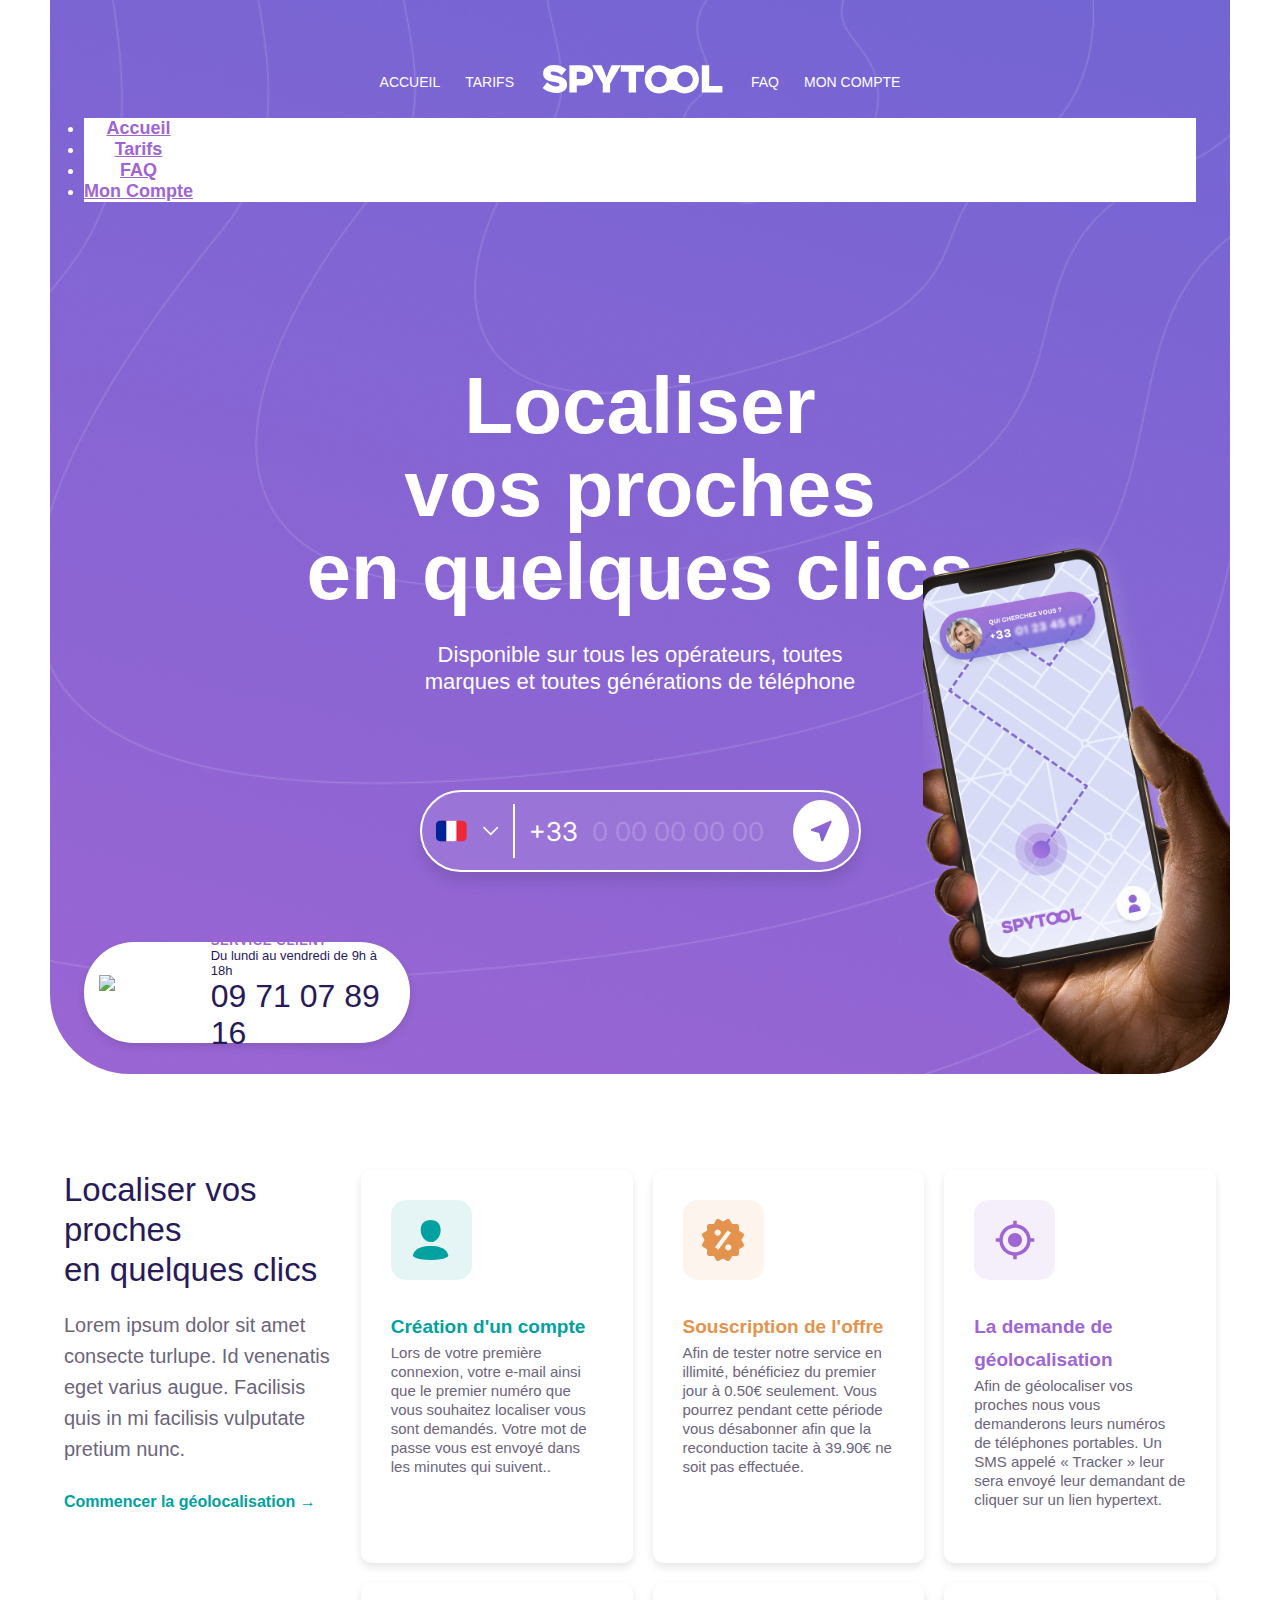
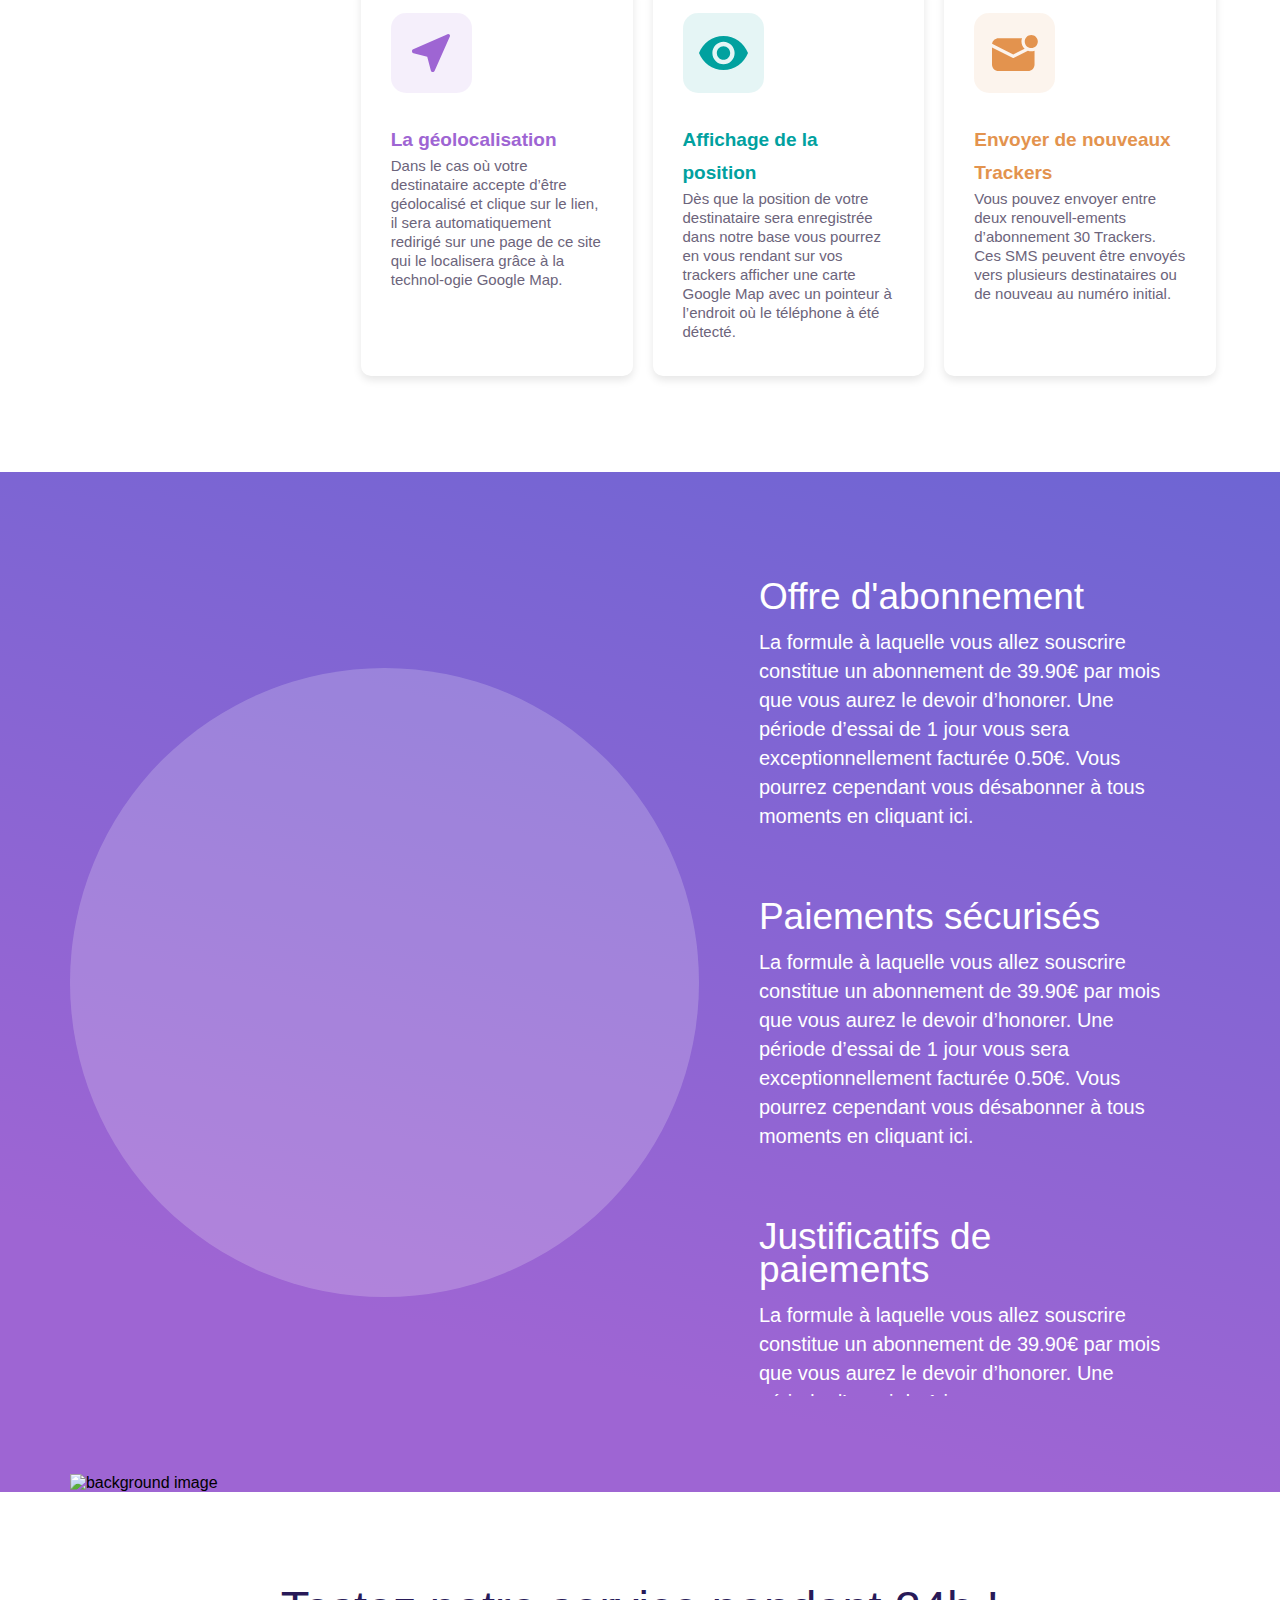
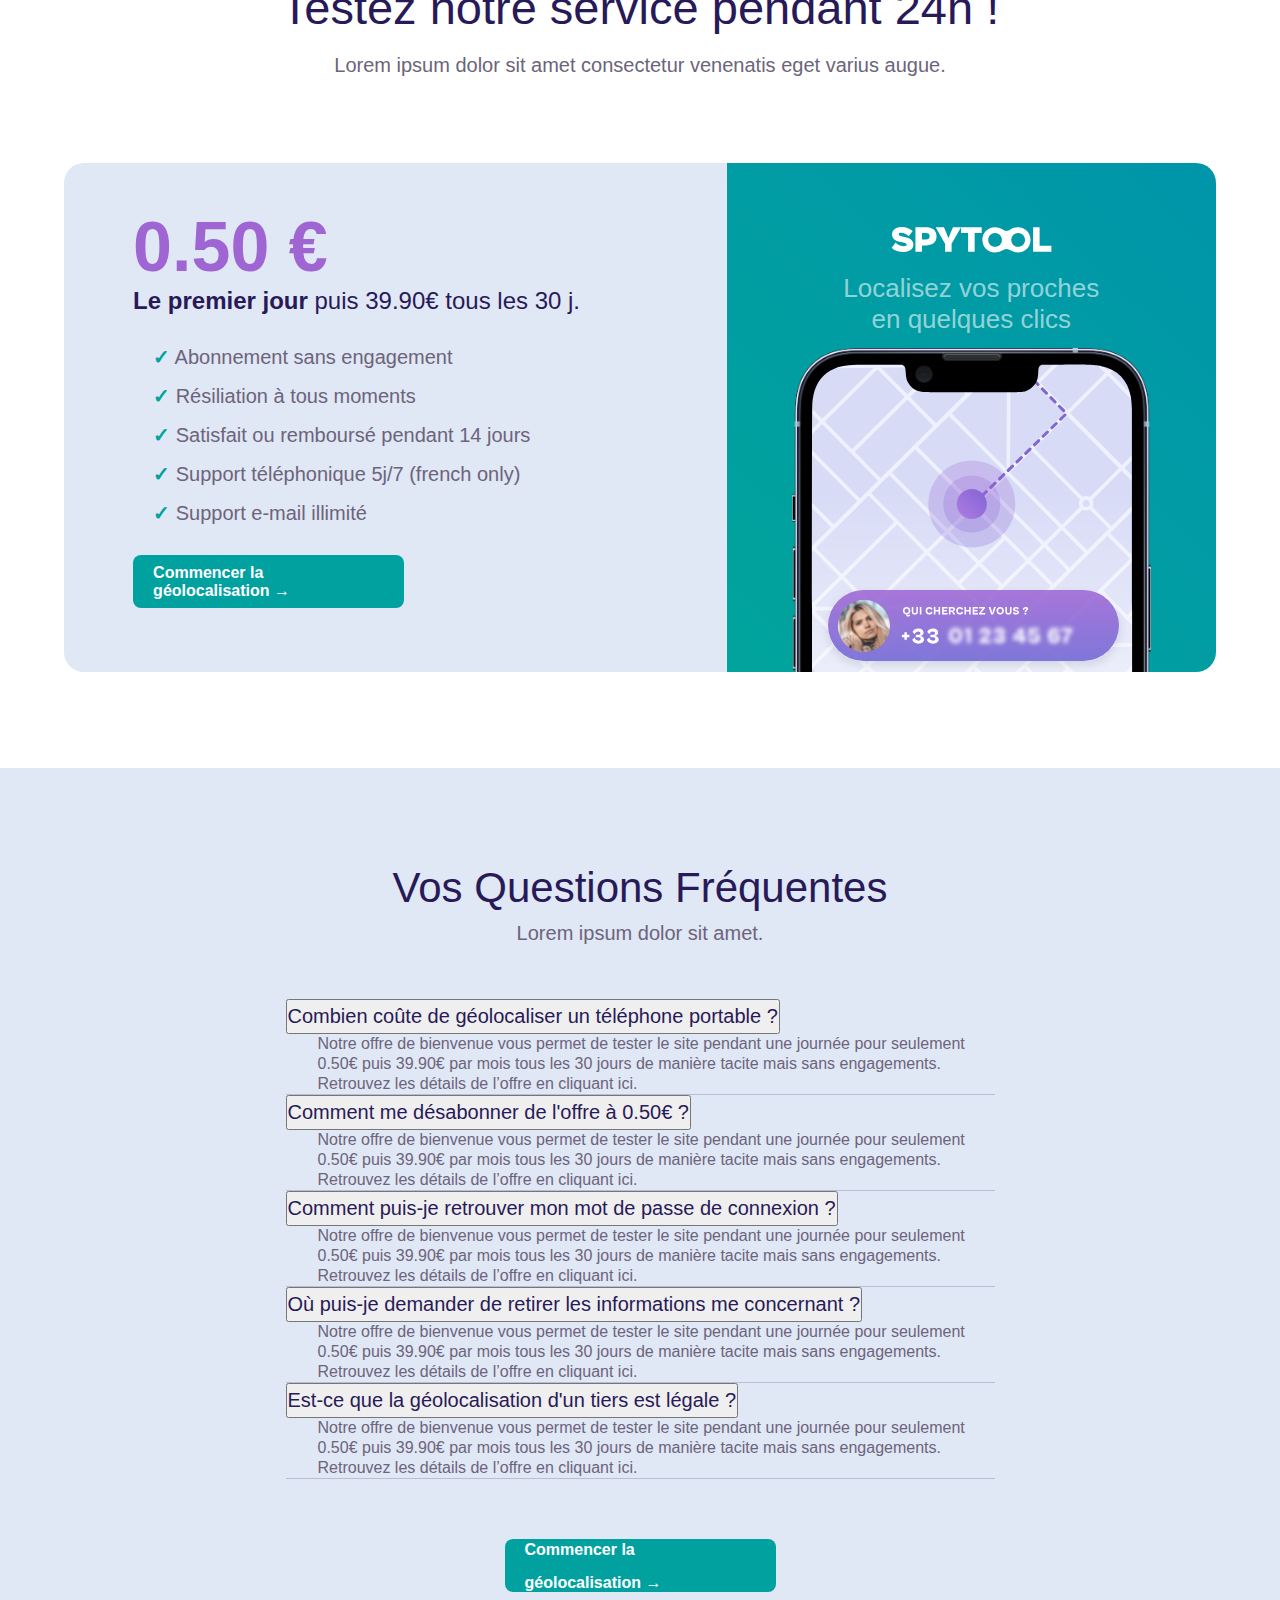
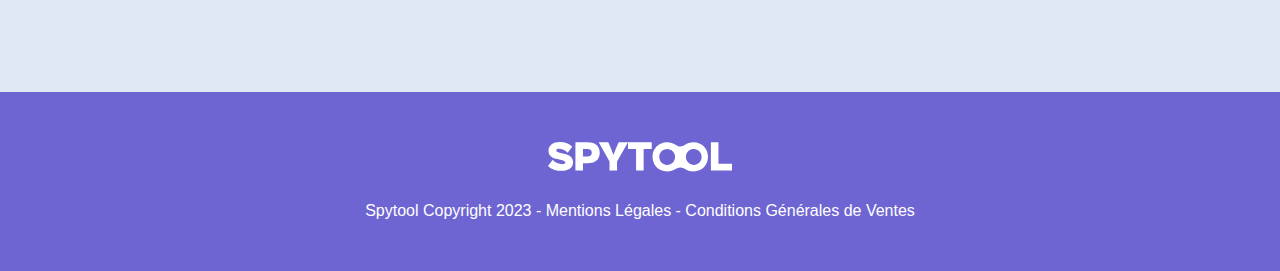
==== AllFrames/Frame1/index.html @ 8d98c7d8 "tst" ====
<!DOCTYPE html>
<html lang="en">
<head>
    <meta charset="UTF-8">
    <meta http-equiv="X-UA-Compatible" content="IE=edge">
    <meta name="viewport" content="width=device-width, initial-scale=1.0">
    <title>SpyTool</title>
    <link rel="stylesheet" href="style.css">
    <link href="https://cdn.jsdelivr.net/npm/bootstrap@5.3.0-alpha1/dist/css/bootstrap.min.css" rel="stylesheet" integrity="sha384-GLhlTQ8iRABdZLl6O3oVMWSktQOp6b7In1Zl3/Jr59b6EGGoI1aFkw7cmDA6j6gD" crossorigin="anonymous">
    <link href="https://fonts.cdnfonts.com/css/cabinet-grotesk" rel="stylesheet">
    <link href="https://fonts.googleapis.com/css2?family=Inter:wght@400;600;700;900&display=swap" rel="stylesheet">
</head>
<body>
    <header>
        <nav class="nav-mobile">
            <img src="assets/spytool.svg" alt="SpyTool Logo">
            <div class="hamburger-menu navbar-toggler" data-bs-toggle="collapse" data-bs-target="#mobile_nav_content" aria-controls="mobile_nav_content" aria-expanded="false" aria-label="Toggle navigation">
                <img src="assets/hamburger-menu.svg" alt="hamburger menu">
            </div>
        </nav>
        <nav class="nav-desktop">
            <ul>
                <li><a href="#">Accueil</a></li>
                <li><a href="#">Tarifs</a></li>
                <li><img src="assets/spytool.svg" alt="SpyTool Logo"></li>
                <li><a href="#">FAQ</a></li>
                <li><a href="#">Mon compte</a></li>
            </ul>
        </nav>
        <div class="shadow collapse" id="mobile_nav_content">
            <div class="container">
                <div class="row">
                    <div class="col-12">
                        <nav class="navbar navbar-expand-lg navbar-light">
                            <div class="navbar-collapse" id="">
                                <ul class="navbar-nav mr-auto">
                                    <li class="nav-item"><a href="#" class="nav-link">Accueil</a></li>
                                    <li class="nav-item"><a href="#" class="nav-link">Tarifs</a></li>
                                    <li class="nav-item"><a href="#" class="nav-link">FAQ</a></li>
                                    <li class="nav-item"><a href="#" class="nav-link">Mon Compte</a></li>
                                </ul>
                            </div>
                        </nav>
                    </div>
                </div>
            </div>
        </div>
        <h1>Localiser <br class="br-formobile"> vos proches <br class="br-formobile"> en quelques clics</h1>
        <p class="header_txt">Disponible sur tous les opérateurs, toutes marques et toutes générations de téléphone</p>
        <div class="phone-number-input">
            <div class="country-selector">
                <img src="assets/fr_flag.svg" alt="flag">
                <img src="assets/Vector1.svg" alt="selector">
            </div>
            <div class="vertical-divider"></div>
            <span class="country-indicator-number">+33</span>
            <input type="text" placeholder="0 00 00 00 00">
            <span class="send-btn"><img src="assets/send_icon.svg" alt="Send icon"></span>
        </div>
        <div class="service-client">
            <img src="assets/profile-pic.svg" alt="profile picture" class="service-client_imgprofile">
            <div class="service-client_infos">
                <p class="service-client_infos_title">Service Client</p>
                <p>Du lundi au vendredi de 9h à 18h</p>
                <p class="service-client_infos_number">09 71 07 89 16</p>
            </div>
        </div>
    </header>

    <main>
        <div class="service-client">
            <img src="assets/profile-pic.svg" alt="profile picture" class="service-client_imgprofile">
            <div class="service-client_infos">
                <p class="service-client_infos_title">Service Client</p>
                <p>Du lundi au vendredi de 9h à 18h</p>
                <p class="service-client_infos_number">09 71 07 89 16</p>
            </div>
        </div>
        <div class="app-description-div">
            <div class="app-description-div_head">
                <h2>Localiser vos proches <br class="br-formobile"> en quelques clics</h2>
                <p class="app-description-div_head_txt">Lorem ipsum dolor sit amet consecte turlupe. Id venenatis eget varius augue. Facilisis quis in mi facilisis vulputate pretium nunc. </p>
                <p class="start-geolocalisation">Commencer la géolocalisation →</p>
            </div>
            <div class="app-description-div_features">
                <div class="app-description-div_features_box">
                    <div class="app-description-div_features_box_icon purple_box_icon">
                        <img src="assets/geolocation.svg" alt="icon geolocalisation">
                    </div>
                    <p class="app-description-div_features_box_title purple_title">La géolocalisation</p>
                    <p class="app-description-div_features_box_content">Dans le cas où votre destinataire accepte d’être géolocalisé et clique sur le lien, il sera automatiquement redirigé sur une page de ce site qui le localisera grâce à la technol-ogie Google Map.</p>
                </div>
                <div class="app-description-div_features_box">
                    <div class="app-description-div_features_box_icon green_box_icon">
                        <img src="assets/eye.svg" alt="icon eye">
                    </div>
                    <p class="app-description-div_features_box_title green_title">Affichage de la position</p>
                    <p class="app-description-div_features_box_content">Dès que la position de votre destinataire sera enregistrée dans notre base vous pourrez en vous rendant sur vos trackers afficher une carte Google Map avec un pointeur à l’endroit où le téléphone à été détecté.</p>
                </div>
                <div class="app-description-div_features_box">
                    <div class="app-description-div_features_box_icon gold_box_icon">
                        <img src="assets/mail.svg" alt="icon mail">
                    </div>
                    <p class="app-description-div_features_box_title gold_title">Envoyer de nouveaux Trackers</p>
                    <p class="app-description-div_features_box_content">Vous pouvez envoyer entre deux renouvell-ements d’abonnement 30 Trackers. Ces SMS peuvent être envoyés vers plusieurs destinataires ou de nouveau au numéro initial.</p>
                </div>
                <div class="app-description-div_features_box">
                    <div class="app-description-div_features_box_icon purple_box_icon">
                        <img src="assets/my_localisation.svg" alt="icon localisation">
                    </div>
                    <p class="app-description-div_features_box_title purple_title">La demande de géolocalisation</p>
                    <p class="app-description-div_features_box_content">Afin de géolocaliser vos proches nous vous demanderons leurs numéros de téléphones portables. Un SMS appelé « Tracker » leur sera envoyé leur demandant de cliquer sur un lien hypertext.</p>
                </div>
                <div class="app-description-div_features_box">
                    <div class="app-description-div_features_box_icon green_box_icon">
                        <img src="assets/icon_profile.svg" alt="icon user">
                    </div>
                    <p class="app-description-div_features_box_title green_title">Création d'un compte</p>
                    <p class="app-description-div_features_box_content">Lors de votre première connexion, votre e-mail ainsi que le premier numéro que vous souhaitez localiser vous sont demandés. Votre mot de passe vous est envoyé dans les minutes qui suivent..</p>
                </div>
                <div class="app-description-div_features_box">
                    <div class="app-description-div_features_box_icon tracker gold_box_icon">
                        <img src="assets/offer.svg" alt="icon user">
                    </div>
                    <p class="app-description-div_features_box_title gold_title">Souscription de l'offre</p>
                    <p class="app-description-div_features_box_content">Afin de tester notre service en illimité, bénéficiez du premier jour à 0.50€ seulement. Vous pourrez pendant cette période vous désabonner afin que la reconduction tacite à 39.90€ ne soit pas effectuée.</p>
                </div>
            </div>
            <div class="slider-dots">
                <span class="active"></span>
                <span></span>
                <span></span>
                <span></span>
                <span></span>
                <span></span>
            </div>
        </div>

        <div class="sub-pay-infos">
            <div class="sub-pay-infos_txt">
                <div class="sub-pay-infos_txt_box">
                    <p class="sub-pay-infos_txt_title">Offre d'abonnement</p>
                    <p class="sub-pay-infos_txt_content">La formule à laquelle vous allez souscrire constitue un abonnement de 39.90€ par mois que vous aurez le devoir d’honorer. Une période d’essai de 1 jour vous sera exceptionnellement facturée 0.50€. Vous pourrez cependant vous désabonner à tous moments en cliquant ici.</p>
                </div>
                <div class="sub-pay-infos_txt_box">
                    <p class="sub-pay-infos_txt_title">Paiements sécurisés</p>
                    <p class="sub-pay-infos_txt_content">La formule à laquelle vous allez souscrire constitue un abonnement de 39.90€ par mois que vous aurez le devoir d’honorer. Une période d’essai de 1 jour vous sera exceptionnellement facturée 0.50€. Vous pourrez cependant vous désabonner à tous moments en cliquant ici.</p>
                </div>
                <div class="sub-pay-infos_txt_box">
                    <p class="sub-pay-infos_txt_title">Justificatifs de paiements</p>
                    <p class="sub-pay-infos_txt_content">La formule à laquelle vous allez souscrire constitue un abonnement de 39.90€ par mois que vous aurez le devoir d’honorer. Une période d’essai de 1 jour vous sera exceptionnellement facturée 0.50€. Vous pourrez cependant vous désabonner à tous moments en cliquant ici.</p>
                </div>
            </div>
            <div class="sub-pay-infos_background">
                <img src="assets/bckg3.svg" alt="background image" class="sub-pay-infos_background_mobile">
                <img src="assets/bckg5.svg" alt="background image" class="sub-pay-infos_background_desktop">
            </div>
        </div>

        <div class="service-price">
            <div class="service-price_head">
                <h2>Testez notre service pendant 24h !</h2>
                <p>Lorem ipsum dolor sit amet consectetur venenatis eget varius augue. </p>
            </div>
            <div class="service-price_box">
                <div class="service-price_start_abo">
                    <div class="service-price_start_abo_head">
                        <p class="price">0.50 €</p>
                        <p><span>Le premier jour</span> puis 39.90€ <br class="br-formobile"> tous les 30 j.</p>
                    </div>
                    <div class="service-price_start_abo_list">
                        <p><span>✓</span> Abonnement sans engagement</p>
                        <p><span>✓</span> Résiliation à tous moments</p>
                        <p><span>✓</span> Satisfait ou remboursé pendant 14 jours</p>
                        <p><span>✓</span> Support téléphonique 5j/7 (french only)</p>
                        <p><span>✓</span> Support e-mail illimité</p>
                    </div>
                    <p class="service-price_start_abo_btn">Commencer la géolocalisation →</p>
                </div>
                <div class="service-price_logo_illustration">
                    <img src="assets/spytool.svg" alt="icon SpyTool" class="logo">
                    <p>Localisez vos proches <br class="br-formobile"> en quelques clics</p>
                    <div class="service-price_logo_illustration_bckg">
                        <img src="assets/bckg4.svg" alt="background image" class="service-price_logo_illustration_bckg_mobile">
                        <img src="assets/bckg6.svg" alt="background image" class="service-price_logo_illustration_bckg_desktop">
                    </div>
                </div>
            </div>
        </div>

        <div class="your-questions">
            <div class="your-questions_head">
                <h2>Vos Questions <br class="br-formobile"> Fréquentes</h2>
                <p>Lorem ipsum dolor sit amet.</p>
            </div>
            <div class="accordion" id="accordionExample">
                <div class="accordion-item">
                  <h2 class="accordion-header" id="headingOne">
                    <button class="accordion-button" type="button" data-bs-toggle="collapse" data-bs-target="#collapseOne" aria-expanded="true" aria-controls="collapseOne">
                        Combien coûte de géolocaliser un téléphone portable ?
                    </button>
                  </h2>
                  <div id="collapseOne" class="accordion-collapse collapse show" aria-labelledby="headingOne" data-bs-parent="#accordionExample">
                    <div class="accordion-body">
                        Notre offre de bienvenue vous permet de tester le site pendant une journée pour seulement 0.50€ puis 39.90€ par mois tous les 30 jours de manière tacite mais sans engagements. Retrouvez les détails de l’offre en cliquant ici.
                    </div>
                  </div>
                </div>
                <div class="accordion-item">
                  <h2 class="accordion-header" id="headingTwo">
                    <button class="accordion-button collapsed" type="button" data-bs-toggle="collapse" data-bs-target="#collapseTwo" aria-expanded="false" aria-controls="collapseTwo">
                        Comment me désabonner de l'offre à 0.50€ ?
                    </button>
                  </h2>
                  <div id="collapseTwo" class="accordion-collapse collapse" aria-labelledby="headingTwo" data-bs-parent="#accordionExample">
                    <div class="accordion-body">
                        Notre offre de bienvenue vous permet de tester le site pendant une journée pour seulement 0.50€ puis 39.90€ par mois tous les 30 jours de manière tacite mais sans engagements. Retrouvez les détails de l’offre en cliquant ici.
                    </div>
                  </div>
                </div>
                <div class="accordion-item">
                  <h2 class="accordion-header" id="headingThree">
                    <button class="accordion-button collapsed" type="button" data-bs-toggle="collapse" data-bs-target="#collapseThree" aria-expanded="false" aria-controls="collapseThree">
                        Comment puis-je retrouver mon mot de passe de connexion ?
                    </button>
                  </h2>
                  <div id="collapseThree" class="accordion-collapse collapse" aria-labelledby="headingThree" data-bs-parent="#accordionExample">
                    <div class="accordion-body">
                        Notre offre de bienvenue vous permet de tester le site pendant une journée pour seulement 0.50€ puis 39.90€ par mois tous les 30 jours de manière tacite mais sans engagements. Retrouvez les détails de l’offre en cliquant ici.
                    </div>
                  </div>
                </div>
                <div class="accordion-item">
                    <h2 class="accordion-header" id="headingFour">
                      <button class="accordion-button collapsed" type="button" data-bs-toggle="collapse" data-bs-target="#collapseFour" aria-expanded="false" aria-controls="collapseFour">
                        Où puis-je demander de retirer les informations me concernant ?
                      </button>
                    </h2>
                    <div id="collapseFour" class="accordion-collapse collapse" aria-labelledby="headingFour" data-bs-parent="#accordionExample">
                      <div class="accordion-body">
                          Notre offre de bienvenue vous permet de tester le site pendant une journée pour seulement 0.50€ puis 39.90€ par mois tous les 30 jours de manière tacite mais sans engagements. Retrouvez les détails de l’offre en cliquant ici.
                      </div>
                    </div>
                  </div>
                  <div class="accordion-item">
                      <h2 class="accordion-header" id="headingFive">
                        <button class="accordion-button collapsed" type="button" data-bs-toggle="collapse" data-bs-target="#collapseFive" aria-expanded="false" aria-controls="collapseFive">
                          Est-ce que la géolocalisation d'un tiers est légale ?
                        </button>
                      </h2>
                      <div id="collapseFive" class="accordion-collapse collapse" aria-labelledby="headingFive" data-bs-parent="#accordionExample">
                        <div class="accordion-body">
                            Notre offre de bienvenue vous permet de tester le site pendant une journée pour seulement 0.50€ puis 39.90€ par mois tous les 30 jours de manière tacite mais sans engagements. Retrouvez les détails de l’offre en cliquant ici.
                        </div>
                      </div>
                    </div>
              </div>
            <p class="your-questions_btn">Commencer la géolocalisation →</p>
        </div>
    </main>

    <footer>
        <img class="footer-logo" src="assets/spytool.svg" alt="SpyTool logo">
        <div class="footer_mentions">
            <p>Spytool Copyright 2023 <span>-</span> <br class="br-formobile"> Mentions Légales - Conditions Générales de Ventes</p>
        </div>
    </footer>

    <script src="https://cdn.jsdelivr.net/npm/@popperjs/core@2.11.6/dist/umd/popper.min.js" integrity="sha384-oBqDVmMz9ATKxIep9tiCxS/Z9fNfEXiDAYTujMAeBAsjFuCZSmKbSSUnQlmh/jp3" crossorigin="anonymous"></script>
    <script src="https://cdn.jsdelivr.net/npm/bootstrap@5.3.0-alpha1/dist/js/bootstrap.min.js" integrity="sha384-mQ93GR66B00ZXjt0YO5KlohRA5SY2XofN4zfuZxLkoj1gXtW8ANNCe9d5Y3eG5eD" crossorigin="anonymous"></script>
</body>
</html>
---- AllFrames/Frame1/style.css ----
*, ::before, ::after {
    margin: 0;
    padding: 0;
    box-sizing: border-box;
}

body {
    width: 100%;
    font-family: 'Cabinet Grotesk', sans-serif !important;
    overflow-x: hidden;
    line-height: initial !important;
}

/* DEBUT HEADER */

header {
    background: linear-gradient(29.46deg, #9E65D3 0%, #6E65D3 100%);
    background-image: url(assets/bg-mobile-line-gradient.png);
    background-position: center;
    background-size: cover;
    color: #fff;
    padding: 75px 20px 45px;
    border-radius: 0px 0px 30px 30px;
    text-align: center;
}

header nav {
    display: flex;
    justify-content: space-between;
}

.hamburger-menu {
    padding: 0;
}

#mobile_nav_content {
    background: #fff;
    margin-top: 20px;
}

.nav-link {
    color: #9E65D3 !important;
    font-size: 18px;
    font-weight: 700 !important;
}

.shadow nav ul {
    gap: 10px;
}

header .nav-desktop {
    display: none;
}

header h1 {
    font-size: 42px;
    font-weight: 900;
    margin: 110px 5px 30px;
    line-height: 43px;
}

.header_txt {
    font-size: 16px;
    font-weight: 300;
    margin: 0 15px 85px;
    line-height: 20px;
}

.phone-number-input {
    display: flex;
    justify-content: space-between;
    align-items: center;
    height: 63px;
    background: rgba(255, 255, 255, 0.1);
    margin: 0 5px;
    padding: 9px 8px;
    border: 1px solid #FFFFFF;
    border-radius: 50px;
    box-shadow: 0px 10px 14px rgb(0 0 0 / 7%);
}

.country-selector {
    display: flex;
    align-items: center;
    gap: 8px;
    margin-left: 3px;
}

.country-selector img:last-child {
    width: 12px;
    height: 10px;
}

.vertical-divider {
    width: 1px;
    height: 40px;
    border: 1px solid #FFFFFF;
}

.country-indicator-number {
    font-family: 'Inter' !important;
    color: #FFFFFF;
    font-size: 21px;
    font-weight: 400;
}

.phone-number-input input {
    width: 50%;
    height: 100%;
    font-family: 'Inter' !important;
    color: #fff;
    font-size: 21px;
    background-color: transparent;
    border: none;
    outline: none;
}
.phone-number-input input::placeholder {
    color: rgba(255, 255, 255, 0.2);
}

.send-btn {
    display: flex;
    justify-content: center;
    align-items: center;
    height: 45px;
    width: 45px;
    background: #fff;
    border-radius: 50%;
    cursor: pointer;
}

/* FIN HEADER */

/* DEBUT MAIN */

main {
    width: 100%;
}

/* DEBUT SERVICE CLIENT */

.service-client {
    display: flex;
    justify-content: flex-start;
    align-items: center;
    gap: 15px;
    background: #FFFFFF;
    margin: 45px 20px;
    padding: 15px;
    text-align: initial;
    border-radius: 75px;
    box-shadow: 0px 4px 9px rgb(0 0 0 / 10%);
}

header .service-client {
    display: none;
}

.service-client_infos p {
    margin: 0;
}

.service-client_infos_title {
    color: #9E65D3;
    font-size: 13px;
    font-weight: 800;
    text-transform: uppercase;
    letter-spacing: 0.05em;
}

.service-client_infos p:nth-child(2) {
    color: rgba(40, 26, 88, 1);
    font-size: 13px;
}

.service-client_infos_number {
    color: rgba(40, 26, 88, 1);
    font-size: 32px;
}

/* FIN SERVICE CLIENT */

/* DEBUT APP DESCRIPTION DIV */

.app-description-div {
    margin: 0 10px 0 20px;
}

.app-description-div p {
    margin: 0 !important;
}

.app-description-div_head {
    display: flex;
    flex-direction: column;
    gap: 20px;
}

.app-description-div_head h2 {
    color: #281A58;
    font-size: 30px;
    font-weight: 500;
    line-height: 35px;
}

.app-description-div_head_txt {
    color: #6C647B;
    line-height: 23px;
}

.start-geolocalisation {
    color: #01A19F;
    font-weight: 700;
    line-height: 33px;
}

.app-description-div_features {
    width: 100%;
    display: -webkit-inline-box;
    gap: 10px;
    overflow-x: overlay;
    margin-top: 30px;
}

/* RETIRE LA BARRE DE SCROLL */
.app-description-div_features::-webkit-scrollbar {
    width: 0px;
    background: transparent;
}
/* FIN */

.app-description-div_features_box {
    width: 97.23%;
    background: #FFFFFF;
    margin-bottom: 30px;
    padding: 30px 30px 35px;
    border-radius: 10px;
    box-shadow: 0px 4px 9px rgb(0 0 0 / 10%);
}

.app-description-div_features_box_icon {
    display: flex;
    justify-content: center;
    align-items: center;
    width: 81.13px;
    height: 80px;
    margin-bottom: 30px;
    border-radius: 15px;
}
.purple_box_icon {
    background: rgba(158, 101, 211, 0.1);
}
.green_box_icon {
    background: rgba(1, 161, 159, 0.1);
}
.gold_box_icon {
    background: rgba(227, 147, 78, 0.1);
}

.app-description-div_features_box_title {
    font-size: 19px;
    font-weight: 800;
    margin-bottom: 6px;
    line-height: 33px;
}
.purple_title {
    color: #9E65D3;
}
.green_title {
    color: #01A19F;
}
.gold_title {
    color: #E3934E;
}

.app-description-div_features_box_content {
    color: #6C647B;
    font-size: 15px;
    line-height: 19px;
}

.slider-dots {
    display: flex;
    justify-content: center;
    gap: 4px;
}

.slider-dots span {
    display: block;
    width: 9px;
    height: 9px;
    background: #D9D9D9;
    margin-bottom: 57px;
    border-radius: 76px;
}

.slider-dots span.active {
    background: #01A19F;
}

/* FIN APP DESCRIPTION DIV */

/* DEBUT APP SUB-PAY-INFOS */

.sub-pay-infos {
    position: relative;
    background: linear-gradient(14.4deg, #9E65D3 20.43%, #6E65D3 100%);
    padding: 60px 20px 110px;
}

.sub-pay-infos_txt {
    display: flex;
    flex-direction: column;
    width: 100%;
    height: 395px;
    margin-bottom: 75px;
    gap: 30px;
    overflow-y: overlay;
}

/* RETIRE LA BARRE DE SCROLL */
.sub-pay-infos_txt::-webkit-scrollbar {
    width: 0px;
    background: transparent;
}
/* FIN */

.sub-pay-infos_txt .sub-pay-infos_txt_box:hover {
    border-left: 2px solid #fff;
    padding: 12px 0 12px 20px;
    transition: .3s;
}

.sub-pay-infos_txt_title {
    color: #FFFFFF;
    font-size: 30px;
    font-weight: 500;
    line-height: 33px;
    margin-bottom: 15px;
}

.sub-pay-infos_txt_content {
    color: #FFFFFF;
    line-height: 24px;
    margin: 0;
}

.sub-pay-infos_background {
    position: relative;
    width: 317px;
    height: 317px;
    background: rgba(255, 255, 255, 0.2);
    margin: 0 auto;
    border-radius: 50%;
}

.sub-pay-infos_background img {
    position: absolute;
    top: -68px;
}

.sub-pay-infos_background_desktop {
    display: none;
}

/* FIN APP SUB-PAY-INFOS */

/* DEBUT SERVICE-PRICE */

.service-price {
    margin: 80px 20px;
}

.service-price_head h2 {
    color: #281A58;
    font-size: 30px;
    font-weight: 500;
    margin-bottom: 20px;
    text-align: center;
    line-height: 35px;
}

.service-price_head p {
    color: #6C647B;
    margin: 0 30px;
    line-height: 23px;
    text-align: center;
}

.service-price_start_abo {
    background: #E0E7F5;
    margin-top: 50px;
    padding: 55px 20px;
    border-radius: 20px 20px 0 0;
}

.service-price_start_abo_head {
    margin-bottom: 30px;
    text-align: center;
}

.price {
    color: #9E65D3;
    font-size: 60px;
    font-weight: 800;
    margin-bottom: 15px;
    line-height: 40px;
}

.service-price_start_abo_head p:last-child {
    color: #281A58;
    font-size: 18px;
    margin: 0 15px;
    line-height: 25px;
}

.service-price_start_abo_head p:last-child span {
    font-weight: 800;
}

.service-price_start_abo_list {
    display: flex;
    flex-direction: column;
    gap: 20px;
    margin: 0 10px;
}

.service-price_start_abo_list p {
    color: rgba(108, 100, 123, 1);
    margin: 0;
}

.service-price_start_abo_list p span {
    color: #01A49C;
    font-weight: 900;
}

.service-price_start_abo_btn {
    display: flex;
    justify-content: center;
    align-items: center;
    width: 100%;
    height: 53px;
    background: #01A19F;
    color: #fff;
    font-weight: 700;
    margin-top: 30px;
    margin-bottom: 0;
    padding: 10px 20px;
    border-radius: 8px;
}

.service-price_logo_illustration {
    position: relative;
    height: 417px;
    background: linear-gradient(44.1deg, #01A49C 0%, #0095AA 100%);
    padding: 40px 30px 0;
    text-align: center;
    border-radius: 0px 0px 20px 20px;
}

.service-price_logo_illustration p {
    color: rgba(255, 255, 255, 0.59);
    font-size: 21px;
    font-weight: 300;
    margin-top: 20px;
    margin-bottom: 0;
}

.service-price_logo_illustration_bckg {
    display: flex;
    justify-content: center;
}

.service-price_logo_illustration_bckg img {
    position: absolute;
    bottom: 0;
}

.service-price_logo_illustration_bckg_desktop {
    display: none;
}

/* FIN SERVICE-PRICE */

/* DEBUT YOUR QUESTIONS */

.your-questions {
    width: 100%;
    background: #E0E7F5;
    padding: 65px 20px 70px;
}

.your-questions_head {
    margin-bottom: 60px;
}

.your-questions_head h2 {
    font-size: 30px;
    color: #281A58;
    font-weight: 500;
    text-align: center;
    line-height: 35px;
    margin-bottom: 0;
}

.your-questions_head p {
    color: #6C647B;
    margin-top: 10px;
    text-align: center;
    line-height: 23px;
    margin-bottom: 0;
}

.your-questions .accordion {
    max-width: 709px;
    margin: 0 auto 60px;
    --bs-accordion-bg: transparent;
    --bs-accordion-border-width: 0;
    --bs-accordion-active-color: #281A58;
    --bs-accordion-active-bg: transparent !important;
    --bs-accordion-btn-focus-box-shadow: none;
}

.your-questions .accordion-item {
    color: #6C647B;
    line-height: 20px;
    border-bottom: 1px solid rgba(40, 26, 88, 0.2);
}

.your-questions .accordion-button {
    color: #281A58;
    font-weight: 500;
    font-size: 20px;
    line-height: 26px;
    align-items: baseline;
}

.your-questions .accordion-button::after {
    order: -1;
    margin-left: 0;
    margin-right: 0.5em;
}

.your-questions .accordion-body {
    margin-left: 2em;
    padding-top: 0;
}

.your-questions_btn {
    display: flex;
    justify-content: center;
    align-items: center;
    background: #01A19F;
    color: #FFFFFF;
    font-weight: 700;
    margin: 0 25px;
    padding: 10px 20px;
    line-height: 33px;
    border-radius: 8px;
}

/* FIN YOUR QUESTIONS */

/* FIN MAIN */

/* DEBUT FOOTER */

footer {
    width: 100%;
    background: #6E65D3;
    color: #fff;
    padding: 25px 0 20px;
    text-align: center;
}

.footer-logo {
    height: 25px;
}

.footer_mentions {
    margin-top: 13px;
}

footer p {
    font-size: 12px;
    font-weight: 300;
    line-height: 15px;
    margin: 0;
}

footer p span {
    display: none;
}

/* FIN FOOTER */

/* SMALL DESKTOP DESIGN */

@media (min-width: 1024px) {
    .nav-mobile {
        display: none;
    }

    header {
        background-image: url(assets/bg-spytool-line-gradient.png);
        position: relative;
        height: auto;
        padding: 65px 34px 31px;
        margin: 0 50px;
        border-radius: 0 0 80px 80px;
    }

    header::before {
        content: "";
        position: absolute;
        left: 0;
        top: 2.5%;
        width: 40%;
        height: 50%;
        background-image: url(assets/bckg2.svg);
        background-size: cover;
        background-repeat: no-repeat;
    }

    header::after {
        content: "";
        position: absolute;
        height: 50%;
        width: 26%;
        right: 0;
        bottom: 0;
        background-image: url(assets/img-handspytool-right.png);
        background-size: cover;
        background-position: center;
        background-repeat: no-repeat;
        border-radius: 0 0 80px 0;
    }

    header .nav-desktop {
        display: flex;
        justify-content: center;
        margin-bottom: 0;
    }

    header .nav-desktop ul {
        display: flex;
        align-items: center;
        gap: 25px;
    }

    header .nav-desktop ul li {
        height: fit-content;
        list-style: none;
    }

    header .nav-desktop ul li a {
        font-size: 14px;
        color: #FFFFFF;
        text-transform: uppercase;
        text-decoration: none;
    }

    header .nav-desktop ul li img {
        width: 187px;
        height: 29px;
    }

    header h1 {
        font-size: 80px;
        line-height: 83px;
        margin: 162px auto 28px;
    }

    .header_txt {
        width: 476px;
        font-size: 22px;
        line-height: 27px;
        margin: 0 auto 95px;
    }

    .phone-number-input {
        padding: 10px;
        gap: 14px;
        width: 441px;
        height: 82px;
        background: rgba(255, 255, 255, 0.1);
        border: 2px solid #FFFFFF;
        box-shadow: 0px 10px 14px rgb(0 0 0 / 10%);
        margin: 0 auto;
    }

    .country-selector {
        cursor: pointer;
        gap: 14px;
    }

    .country-selector img:first-child {
        width: 33px;
        height: 22px;
    }

    .country-selector img:last-child {
        width: 17px;
    }

    .vertical-divider {
        height: 54px;
    }

    .country-indicator-number {
        font-size: 26px;
    }

    .phone-number-input input {
        font-size: 26px;
    }
    .phone-number-input input::placeholder {
        color: rgba(255, 255, 255, 0.2);
        font-size: 26px;
    }

    .send-btn {
        height: 62px;
        width: 62px;
    }

    .send-btn img {
        height: 22px;
        width: 22px;
    }

    header .service-client {
        width: 326px;
        height: 101px;
        position: relative;
        background: #FFFFFF;
        display: flex;
        justify-content: flex-start;
        align-items: center;
        gap: 15px;
        margin: 70px 0 0;
        padding: 15px;
        box-shadow: 0px 4px 9px rgb(0 0 0 / 10%);
        border-radius: 50px;
    }
    
    .service-client_infos_title {
        font-size: 13px;
        color: #9E65D3;
        font-weight: 800;
        text-transform: uppercase;
        letter-spacing: 0.05em;
    }
    
    .service-client_infos p:nth-child(2) {
        font-size: 13px;
        color: rgba(40, 26, 88, 1);
    }
    
    .service-client_infos_number {
        font-size: 32px;
        color: rgba(40, 26, 88, 1);
    }

    main .service-client {
        display: none;
    }

    .app-description-div {
        display: flex;
        gap: 20px;
        margin: 7.5% 5%;
    }

    .app-description-div_head {
        width: 32.36%;
        height: fit-content;
    }

    .app-description-div_head h2 {
        font-size: 33px;
        line-height: 40px;
    }

    .app-description-div_head_txt {
        font-size: 20px;
        line-height: 31px;
    }

    .start-geolocalisation {
        cursor: pointer;
        width: fit-content;
    }

    .app-description-div_features {
        overflow-x: initial;
        display: grid;
        grid-template-columns: repeat(3, 1fr);
        grid-template-rows: repeat(2,1fr);
        margin-top: 0;
        gap: 20px;
    }

    .app-description-div_features_box {
        width: 100%;
        margin-bottom: 0;
    }
    .app-description-div_features_box:nth-child(1) {
        grid-column: 1 / 2;
        grid-row: 2 / 3;
    }
    .app-description-div_features_box:nth-child(2) {
        grid-column: 2 / 3;
        grid-row: 2 / 3;
    }
    .app-description-div_features_box:nth-child(3) {
        grid-column: 3 / 4;
        grid-row: 2 / 3;
    }
    .app-description-div_features_box:nth-child(4) {
        grid-column: 3 / 4;
        grid-row: 1 / 2;
    }

    .slider-dots {
        display: none;
    }

    .sub-pay-infos {
        display: flex;
        flex-direction: row-reverse;
        justify-content: center;
        align-items: center;
        width: 100%;
        gap: 60px;
        padding: 7.5% 0;
    }

    .sub-pay-infos_txt {
        width: 35.25%;
        height: auto;
        max-height: 828px;
        margin-bottom: 0;
        gap: 45px;
    }

    .sub-pay-infos_txt_box {
        padding: 12px 40px 12px 0;
    }

    .sub-pay-infos_txt .sub-pay-infos_txt_box:hover {
        border-left: 4px solid #fff;
        padding: 12px 40px;
    }

    .sub-pay-infos_txt_title {
        font-size: 37px;
    }

    .sub-pay-infos_txt_content {
        font-size: 20px;
        line-height: 29px;
    }

    .sub-pay-infos_background {
        position: initial;
        height: 629px;
        width: 629px;
        margin: 0;
    }

    .sub-pay-infos_background img {
        top: initial;
        bottom: 0;
    }

    .sub-pay-infos_background_mobile {
        display: none;
    }

    .sub-pay-infos_background_desktop {
        display: block;
    }

    .service-price {
        margin: 7.5% 5%;
    }

    .service-price_head h2 {
        font-size: 47px;
        line-height: 40px;
        margin-bottom: 22px;
    }

    .service-price_head p {
        font-size: 20px;
        line-height: 31px;
    }

    .service-price_box {
        width: 100%;
        max-height: 533px;
        display: flex;
        margin-top: 82px;
    }

    .service-price_start_abo {
        margin-top: 0;
        width: 57.51%;
        border-radius: 20px 0 0 20px;
        height: auto;
        padding: 64px 6%;
    }

    .service-price_start_abo_head {
        margin-bottom: 24px;
        text-align: start;
    }

    .price {
        font-size: 70px;
        margin-bottom: 14px;
    }

    .service-price_start_abo_head p:last-child {
        font-size: 24px;
        line-height: 40px;
        margin: 0;
    }

    .service-price_start_abo_head p .br-formobile {
        display: none;
    }

    .service-price_start_abo_list {
        margin: 0 10px 10px 20px;
        gap: 15px;
    }

    .service-price_start_abo_list p {
        font-size: 20px;
    }

    .service-price_start_abo_btn {
        width: 271px;
        cursor: pointer;
    }

    .service-price_logo_illustration {
        display: flex;
        flex-direction: column;
        align-items: center;
        width: 42.49%;
        border-radius: 0 20px 20px 0;
        height: auto;
        padding: 64px 4.67% 0;
    }

    .service-price_logo_illustration .logo {
        width: 163px;
        height: 25.77px;
    }

    .service-price_logo_illustration p {
        font-size: 26px;
    }

    .service-price_logo_illustration_bckg_desktop {
        display: block;
    }

    .service-price_logo_illustration_bckg_mobile {
        display: none;
    }

    .your-questions {
        padding: 100px 20px;
    }

    .your-questions_head {
        margin-bottom: 50px;
    }
    
    .your-questions_head h2 {
        font-size: 42px;
        line-height: 40px;
    }

    .your-questions_head h2 .br-formobile {
        display: none;
    }

    .your-questions_head p {
        font-size: 20px;
        line-height: 31px;
    }
    
    .your-questions .accordion-button {
        line-height: 31px;
    }

    .your-questions_btn {
        width: 271px;
        height: 53px;
        margin: 0 auto;
        cursor: pointer;
    }

    footer {
        padding: 50px;
    }

    .footer-logo {
        height: 29.54px;
    }

    .footer_mentions {
        margin-top: 25px;
    }

    footer p {
        font-size: 16px;
        line-height: 20px;
    }

    footer p span {
        display: initial;
    }

    footer p .br-formobile {
        display: none;
    }
}

/* LARGE DESKTOP DESIGN */

@media (min-width: 1400px) {
    header::before {
        width: 33%;
        height: 65%;
    }

    header::after {
        height: 83%;
        width: 28%;
    }

    header h1 .br-formobile:first-child {
        display: none;
    }

    .app-description-div {
        margin: 9% 12%;
    }
    .sub-pay-infos {
        padding: 9.75% 0;
    }
    .service-price {
        margin: 170px 20%;
    }
}
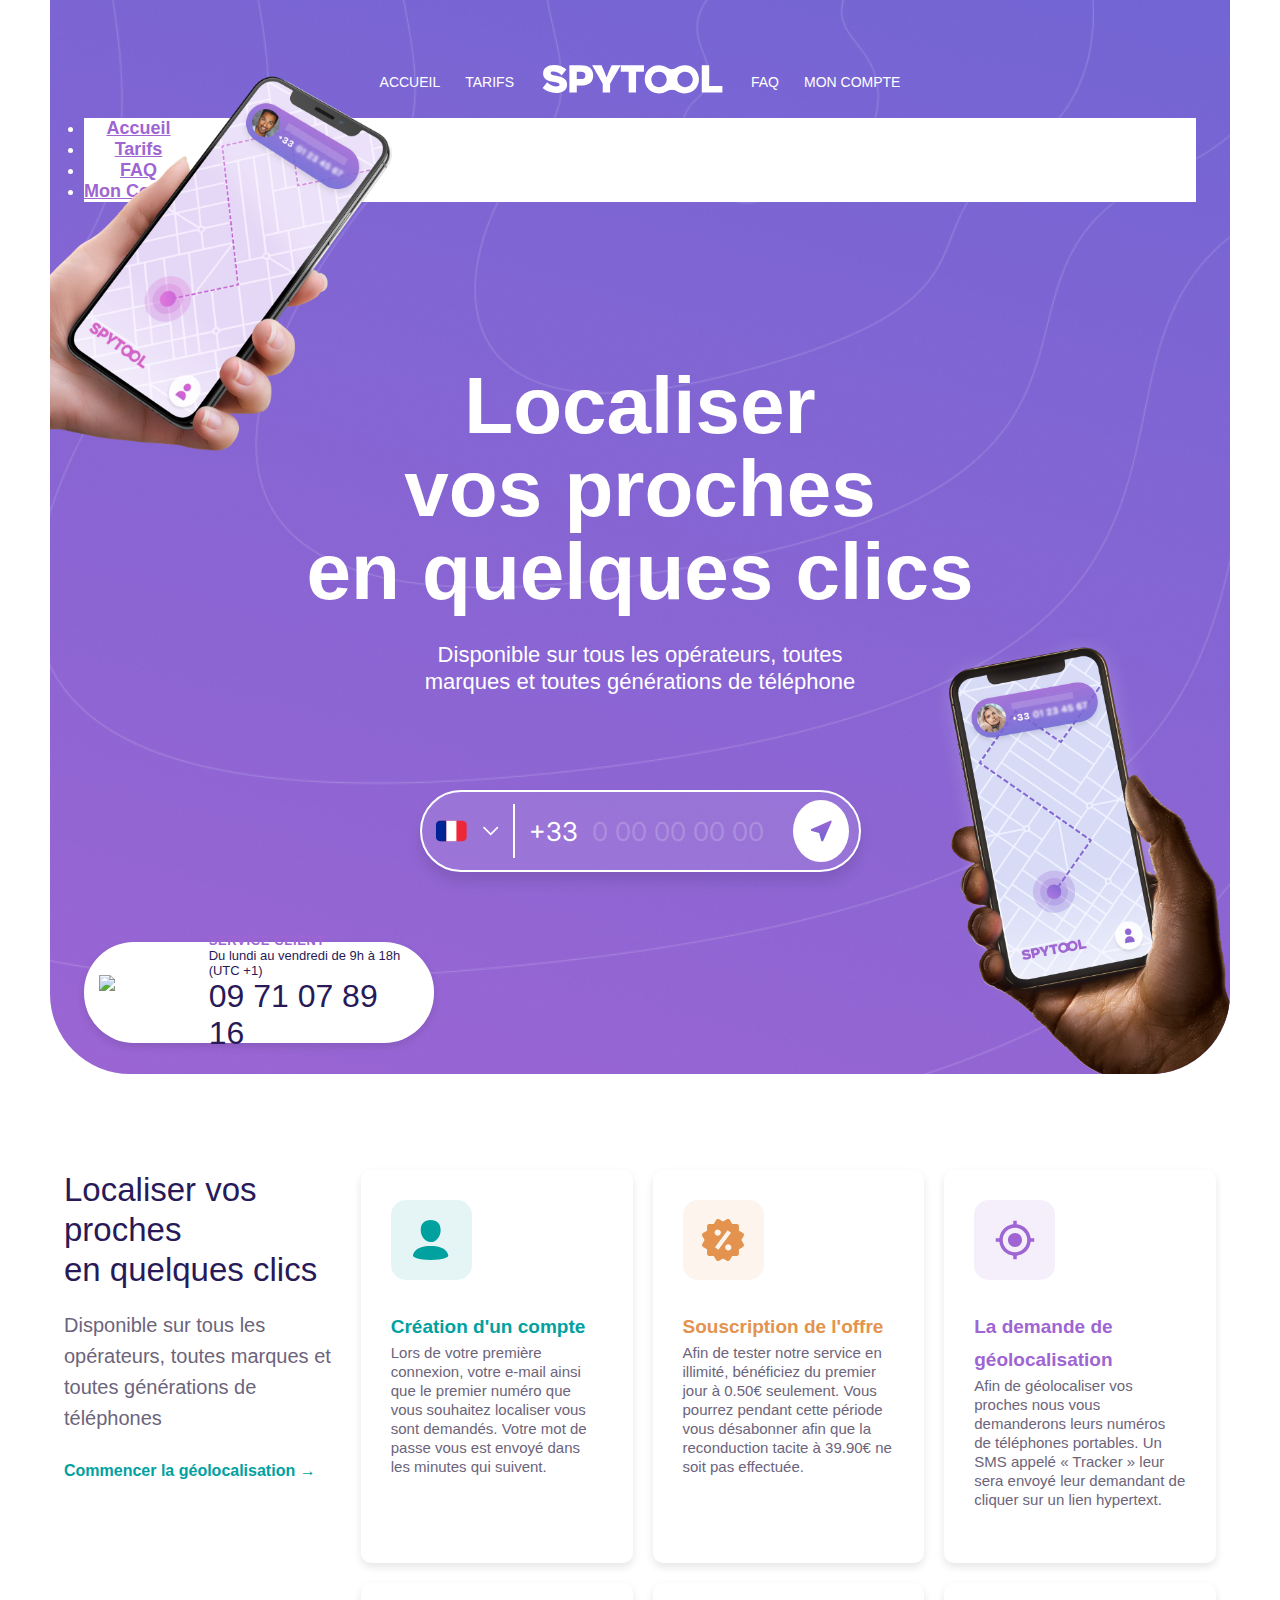
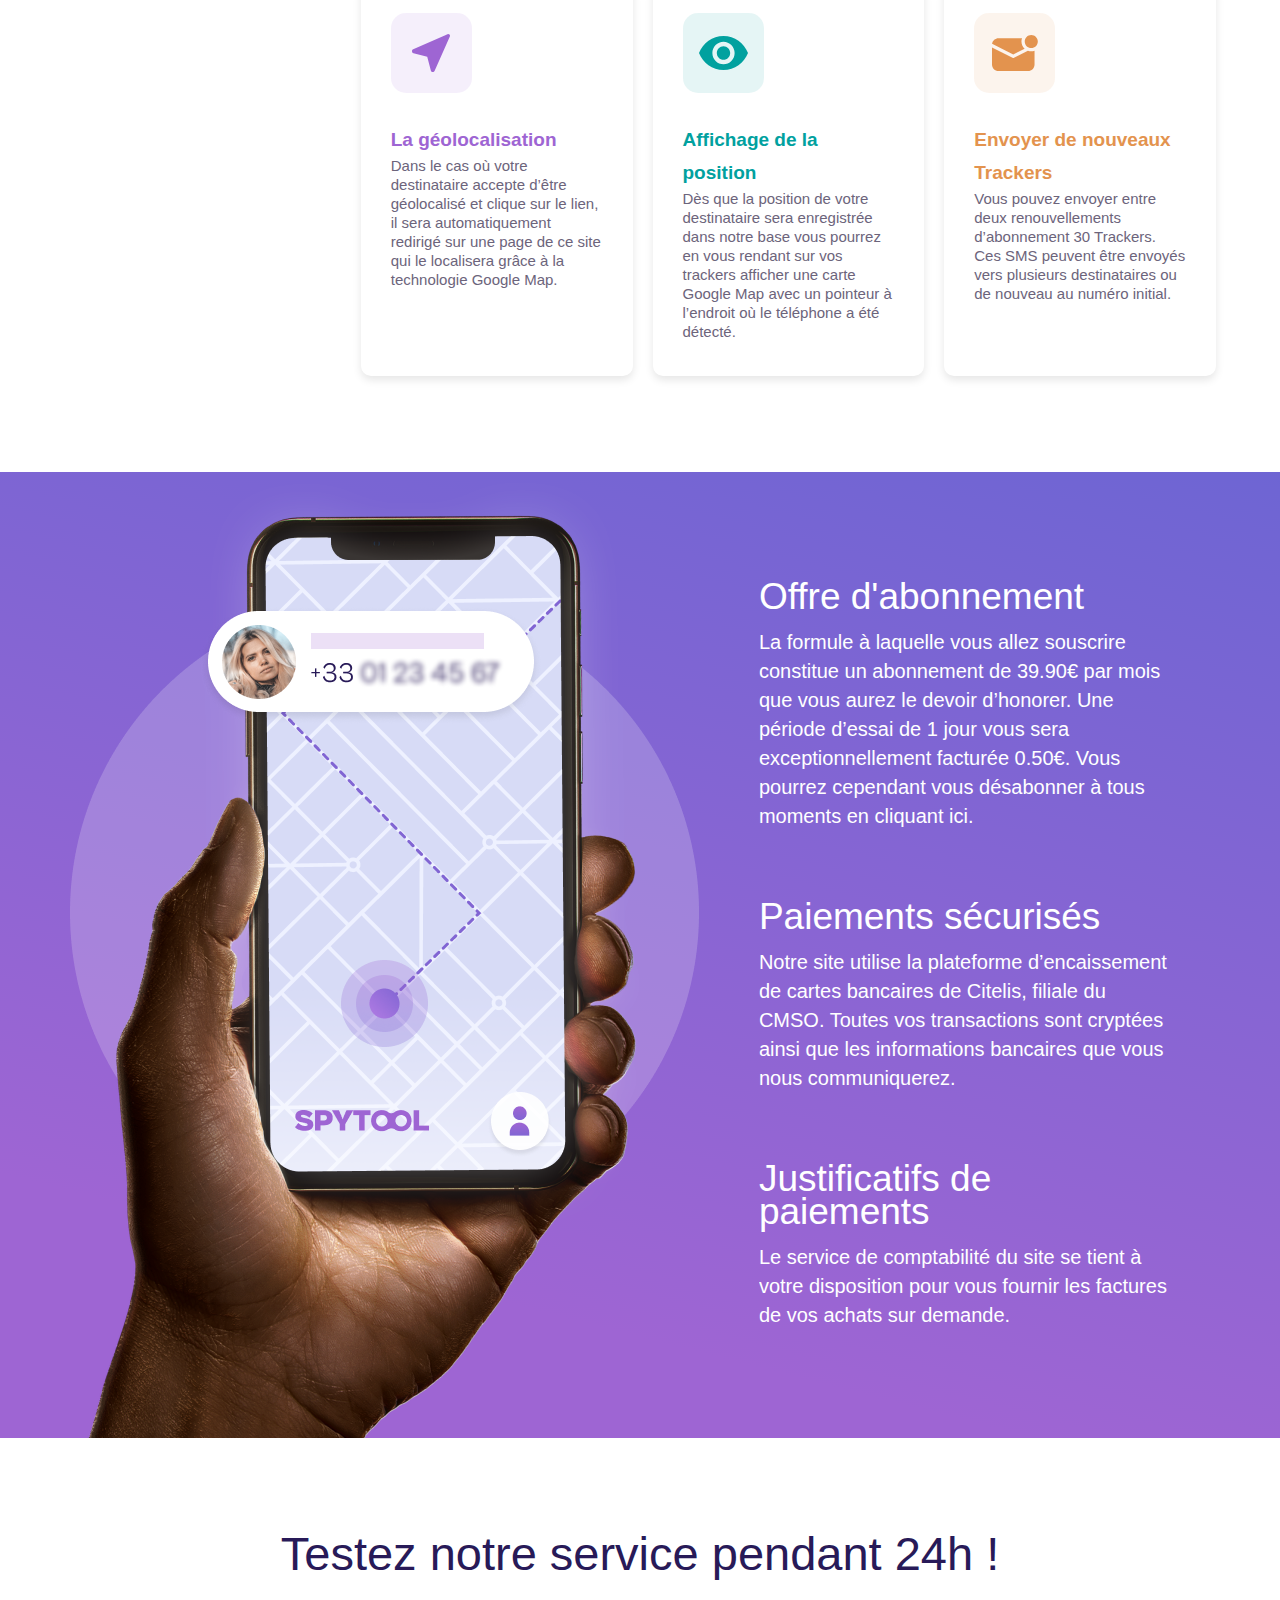
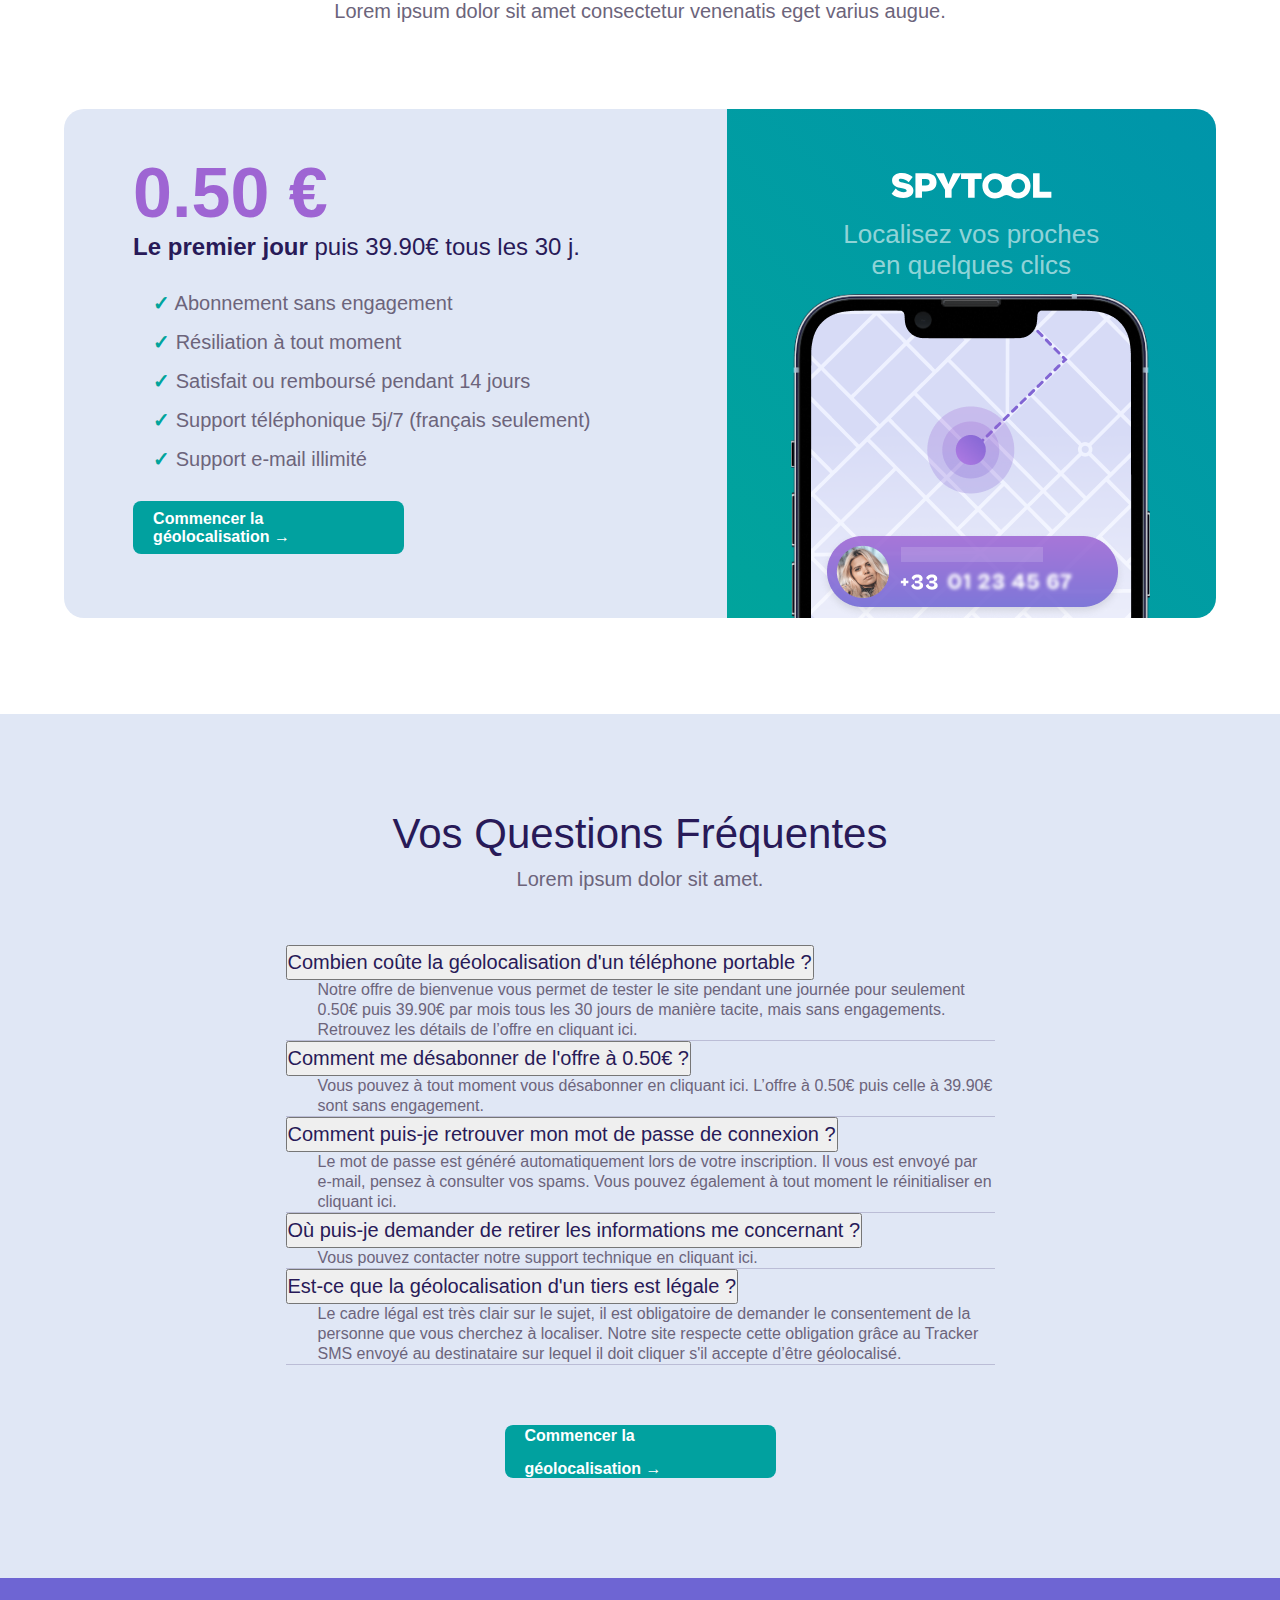
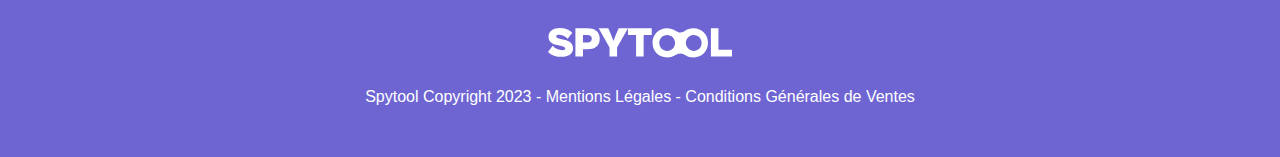
==== commit eae89cb7: "tst" ====
--- a/AllFrames/Frame1/index.html
+++ b/AllFrames/Frame1/index.html
@@ -22,8 +22,8 @@
             <ul>
                 <li><a href="#">Accueil</a></li>
                 <li><a href="#">Tarifs</a></li>
-                <li><img src="assets/spytool.svg" alt="SpyTool Logo"></li>
-                <li><a href="#">FAQ</a></li>
+                <li><a href="#"><img src="assets/spytool.svg" alt="SpyTool Logo"></a></li>
+                <li><a href="#faq">FAQ</a></li>
                 <li><a href="#">Mon compte</a></li>
             </ul>
         </nav>
@@ -36,7 +36,7 @@
                                 <ul class="navbar-nav mr-auto">
                                     <li class="nav-item"><a href="#" class="nav-link">Accueil</a></li>
                                     <li class="nav-item"><a href="#" class="nav-link">Tarifs</a></li>
-                                    <li class="nav-item"><a href="#" class="nav-link">FAQ</a></li>
+                                    <li class="nav-item"><a href="#faq" class="nav-link">FAQ</a></li>
                                     <li class="nav-item"><a href="#" class="nav-link">Mon Compte</a></li>
                                 </ul>
                             </div>
@@ -61,7 +61,7 @@
             <img src="assets/profile-pic.svg" alt="profile picture" class="service-client_imgprofile">
             <div class="service-client_infos">
                 <p class="service-client_infos_title">Service Client</p>
-                <p>Du lundi au vendredi de 9h à 18h</p>
+                <p>Du lundi au vendredi de 9h à 18h (UTC +1)</p>
                 <p class="service-client_infos_number">09 71 07 89 16</p>
             </div>
         </div>
@@ -72,14 +72,14 @@
             <img src="assets/profile-pic.svg" alt="profile picture" class="service-client_imgprofile">
             <div class="service-client_infos">
                 <p class="service-client_infos_title">Service Client</p>
-                <p>Du lundi au vendredi de 9h à 18h</p>
+                <p>Du lundi au vendredi de 9h à 18h (UTC +1)</p>
                 <p class="service-client_infos_number">09 71 07 89 16</p>
             </div>
         </div>
         <div class="app-description-div">
             <div class="app-description-div_head">
                 <h2>Localiser vos proches <br class="br-formobile"> en quelques clics</h2>
-                <p class="app-description-div_head_txt">Lorem ipsum dolor sit amet consecte turlupe. Id venenatis eget varius augue. Facilisis quis in mi facilisis vulputate pretium nunc. </p>
+                <p class="app-description-div_head_txt">Disponible sur tous les opérateurs, toutes marques et toutes générations de téléphones</p>
                 <p class="start-geolocalisation">Commencer la géolocalisation →</p>
             </div>
             <div class="app-description-div_features">
@@ -88,21 +88,21 @@
                         <img src="assets/geolocation.svg" alt="icon geolocalisation">
                     </div>
                     <p class="app-description-div_features_box_title purple_title">La géolocalisation</p>
-                    <p class="app-description-div_features_box_content">Dans le cas où votre destinataire accepte d’être géolocalisé et clique sur le lien, il sera automatiquement redirigé sur une page de ce site qui le localisera grâce à la technol-ogie Google Map.</p>
+                    <p class="app-description-div_features_box_content">Dans le cas où votre destinataire accepte d’être géolocalisé et clique sur le lien, il sera automatiquement redirigé sur une page de ce site qui le localisera grâce à la technologie Google Map.</p>
                 </div>
                 <div class="app-description-div_features_box">
                     <div class="app-description-div_features_box_icon green_box_icon">
                         <img src="assets/eye.svg" alt="icon eye">
                     </div>
                     <p class="app-description-div_features_box_title green_title">Affichage de la position</p>
-                    <p class="app-description-div_features_box_content">Dès que la position de votre destinataire sera enregistrée dans notre base vous pourrez en vous rendant sur vos trackers afficher une carte Google Map avec un pointeur à l’endroit où le téléphone à été détecté.</p>
+                    <p class="app-description-div_features_box_content">Dès que la position de votre destinataire sera enregistrée dans notre base vous pourrez en vous rendant sur vos trackers afficher une carte Google Map avec un pointeur à l’endroit où le téléphone a été détecté.</p>
                 </div>
                 <div class="app-description-div_features_box">
                     <div class="app-description-div_features_box_icon gold_box_icon">
                         <img src="assets/mail.svg" alt="icon mail">
                     </div>
                     <p class="app-description-div_features_box_title gold_title">Envoyer de nouveaux Trackers</p>
-                    <p class="app-description-div_features_box_content">Vous pouvez envoyer entre deux renouvell-ements d’abonnement 30 Trackers. Ces SMS peuvent être envoyés vers plusieurs destinataires ou de nouveau au numéro initial.</p>
+                    <p class="app-description-div_features_box_content">Vous pouvez envoyer entre deux renouvellements d’abonnement 30 Trackers. Ces SMS peuvent être envoyés vers plusieurs destinataires ou de nouveau au numéro initial.</p>
                 </div>
                 <div class="app-description-div_features_box">
                     <div class="app-description-div_features_box_icon purple_box_icon">
@@ -116,7 +116,7 @@
                         <img src="assets/icon_profile.svg" alt="icon user">
                     </div>
                     <p class="app-description-div_features_box_title green_title">Création d'un compte</p>
-                    <p class="app-description-div_features_box_content">Lors de votre première connexion, votre e-mail ainsi que le premier numéro que vous souhaitez localiser vous sont demandés. Votre mot de passe vous est envoyé dans les minutes qui suivent..</p>
+                    <p class="app-description-div_features_box_content">Lors de votre première connexion, votre e-mail ainsi que le premier numéro que vous souhaitez localiser vous sont demandés. Votre mot de passe vous est envoyé dans les minutes qui suivent.</p>
                 </div>
                 <div class="app-description-div_features_box">
                     <div class="app-description-div_features_box_icon tracker gold_box_icon">
@@ -144,16 +144,15 @@
                 </div>
                 <div class="sub-pay-infos_txt_box">
                     <p class="sub-pay-infos_txt_title">Paiements sécurisés</p>
-                    <p class="sub-pay-infos_txt_content">La formule à laquelle vous allez souscrire constitue un abonnement de 39.90€ par mois que vous aurez le devoir d’honorer. Une période d’essai de 1 jour vous sera exceptionnellement facturée 0.50€. Vous pourrez cependant vous désabonner à tous moments en cliquant ici.</p>
+                    <p class="sub-pay-infos_txt_content">Notre site utilise la plateforme d’encaissement de cartes bancaires de Citelis, filiale du CMSO. Toutes vos transactions sont cryptées ainsi que les informations bancaires que vous nous communiquerez.</p>
                 </div>
                 <div class="sub-pay-infos_txt_box">
                     <p class="sub-pay-infos_txt_title">Justificatifs de paiements</p>
-                    <p class="sub-pay-infos_txt_content">La formule à laquelle vous allez souscrire constitue un abonnement de 39.90€ par mois que vous aurez le devoir d’honorer. Une période d’essai de 1 jour vous sera exceptionnellement facturée 0.50€. Vous pourrez cependant vous désabonner à tous moments en cliquant ici.</p>
+                    <p class="sub-pay-infos_txt_content">Le service de comptabilité du site se tient à votre disposition pour vous fournir les factures de vos achats sur demande.</p>
                 </div>
             </div>
             <div class="sub-pay-infos_background">
-                <img src="assets/bckg3.svg" alt="background image" class="sub-pay-infos_background_mobile">
-                <img src="assets/bckg5.svg" alt="background image" class="sub-pay-infos_background_desktop">
+                <img src="assets/img-phone-cercle.png" alt="background image" class="sub-pay-infos_background_desktop">
             </div>
         </div>
 
@@ -170,9 +169,9 @@
                     </div>
                     <div class="service-price_start_abo_list">
                         <p><span>✓</span> Abonnement sans engagement</p>
-                        <p><span>✓</span> Résiliation à tous moments</p>
+                        <p><span>✓</span> Résiliation à tout moment</p>
                         <p><span>✓</span> Satisfait ou remboursé pendant 14 jours</p>
-                        <p><span>✓</span> Support téléphonique 5j/7 (french only)</p>
+                        <p><span>✓</span> Support téléphonique 5j/7 (français seulement)</p>
                         <p><span>✓</span> Support e-mail illimité</p>
                     </div>
                     <p class="service-price_start_abo_btn">Commencer la géolocalisation →</p>
@@ -181,14 +180,13 @@
                     <img src="assets/spytool.svg" alt="icon SpyTool" class="logo">
                     <p>Localisez vos proches <br class="br-formobile"> en quelques clics</p>
                     <div class="service-price_logo_illustration_bckg">
-                        <img src="assets/bckg4.svg" alt="background image" class="service-price_logo_illustration_bckg_mobile">
-                        <img src="assets/bckg6.svg" alt="background image" class="service-price_logo_illustration_bckg_desktop">
-                    </div>
-                </div>
-            </div>
-        </div>
-
-        <div class="your-questions">
+                        <img src="assets/img-phone-cta.png" alt="background image" class="service-price_logo_illustration_bckg_desktop">
+                    </div>
+                </div>
+            </div>
+        </div>
+
+        <div class="your-questions" id="faq">
             <div class="your-questions_head">
                 <h2>Vos Questions <br class="br-formobile"> Fréquentes</h2>
                 <p>Lorem ipsum dolor sit amet.</p>
@@ -197,12 +195,12 @@
                 <div class="accordion-item">
                   <h2 class="accordion-header" id="headingOne">
                     <button class="accordion-button" type="button" data-bs-toggle="collapse" data-bs-target="#collapseOne" aria-expanded="true" aria-controls="collapseOne">
-                        Combien coûte de géolocaliser un téléphone portable ?
+                        Combien coûte la géolocalisation d'un téléphone portable ?
                     </button>
                   </h2>
                   <div id="collapseOne" class="accordion-collapse collapse show" aria-labelledby="headingOne" data-bs-parent="#accordionExample">
                     <div class="accordion-body">
-                        Notre offre de bienvenue vous permet de tester le site pendant une journée pour seulement 0.50€ puis 39.90€ par mois tous les 30 jours de manière tacite mais sans engagements. Retrouvez les détails de l’offre en cliquant ici.
+                        Notre offre de bienvenue vous permet de tester le site pendant une journée pour seulement 0.50€ puis 39.90€ par mois tous les 30 jours de manière tacite, mais sans engagements. Retrouvez les détails de l’offre en cliquant ici.
                     </div>
                   </div>
                 </div>
@@ -214,7 +212,7 @@
                   </h2>
                   <div id="collapseTwo" class="accordion-collapse collapse" aria-labelledby="headingTwo" data-bs-parent="#accordionExample">
                     <div class="accordion-body">
-                        Notre offre de bienvenue vous permet de tester le site pendant une journée pour seulement 0.50€ puis 39.90€ par mois tous les 30 jours de manière tacite mais sans engagements. Retrouvez les détails de l’offre en cliquant ici.
+                        Vous pouvez à tout moment vous désabonner en cliquant ici. L’offre à 0.50€ puis celle à 39.90€ sont sans engagement.
                     </div>
                   </div>
                 </div>
@@ -226,7 +224,7 @@
                   </h2>
                   <div id="collapseThree" class="accordion-collapse collapse" aria-labelledby="headingThree" data-bs-parent="#accordionExample">
                     <div class="accordion-body">
-                        Notre offre de bienvenue vous permet de tester le site pendant une journée pour seulement 0.50€ puis 39.90€ par mois tous les 30 jours de manière tacite mais sans engagements. Retrouvez les détails de l’offre en cliquant ici.
+                        Le mot de passe est généré automatiquement lors de votre inscription. Il vous est envoyé par e-mail, pensez à consulter vos spams. Vous pouvez également à tout moment le réinitialiser en cliquant ici.
                     </div>
                   </div>
                 </div>
@@ -238,7 +236,7 @@
                     </h2>
                     <div id="collapseFour" class="accordion-collapse collapse" aria-labelledby="headingFour" data-bs-parent="#accordionExample">
                       <div class="accordion-body">
-                          Notre offre de bienvenue vous permet de tester le site pendant une journée pour seulement 0.50€ puis 39.90€ par mois tous les 30 jours de manière tacite mais sans engagements. Retrouvez les détails de l’offre en cliquant ici.
+                        Vous pouvez contacter notre support technique en cliquant ici.
                       </div>
                     </div>
                   </div>
@@ -250,7 +248,7 @@
                       </h2>
                       <div id="collapseFive" class="accordion-collapse collapse" aria-labelledby="headingFive" data-bs-parent="#accordionExample">
                         <div class="accordion-body">
-                            Notre offre de bienvenue vous permet de tester le site pendant une journée pour seulement 0.50€ puis 39.90€ par mois tous les 30 jours de manière tacite mais sans engagements. Retrouvez les détails de l’offre en cliquant ici.
+                            Le cadre légal est très clair sur le sujet, il est obligatoire de demander le consentement de la personne que vous cherchez à localiser. Notre site respecte cette obligation grâce au Tracker SMS envoyé au destinataire sur lequel il doit cliquer s'il accepte d’être géolocalisé.
                         </div>
                       </div>
                     </div>
@@ -260,7 +258,7 @@
     </main>
 
     <footer>
-        <img class="footer-logo" src="assets/spytool.svg" alt="SpyTool logo">
+        <a href="#"><img class="footer-logo" src="assets/spytool.svg" alt="SpyTool logo"></a>
         <div class="footer_mentions">
             <p>Spytool Copyright 2023 <span>-</span> <br class="br-formobile"> Mentions Légales - Conditions Générales de Ventes</p>
         </div>
--- a/AllFrames/Frame1/style.css
+++ b/AllFrames/Frame1/style.css
@@ -349,18 +349,14 @@
     position: relative;
     width: 317px;
     height: 317px;
-    background: rgba(255, 255, 255, 0.2);
     margin: 0 auto;
     border-radius: 50%;
 }
 
 .sub-pay-infos_background img {
+    width: 100%;
     position: absolute;
-    top: -68px;
-}
-
-.sub-pay-infos_background_desktop {
-    display: none;
+    top: -57px;
 }
 
 /* FIN APP SUB-PAY-INFOS */
@@ -473,12 +469,9 @@
 }
 
 .service-price_logo_illustration_bckg img {
+    width: 100%;
     position: absolute;
     bottom: 0;
-}
-
-.service-price_logo_illustration_bckg_desktop {
-    display: none;
 }
 
 /* FIN SERVICE-PRICE */
@@ -615,11 +608,10 @@
         content: "";
         position: absolute;
         left: 0;
-        top: 2.5%;
-        width: 40%;
+        width: 30%;
         height: 50%;
-        background-image: url(assets/bckg2.svg);
-        background-size: cover;
+        background-image: url(assets/img-handspytool-left.png);
+        background-size: contain;
         background-repeat: no-repeat;
     }
 
@@ -627,12 +619,12 @@
         content: "";
         position: absolute;
         height: 50%;
-        width: 26%;
+        width: 25%;
         right: 0;
         bottom: 0;
         background-image: url(assets/img-handspytool-right.png);
-        background-size: cover;
-        background-position: center;
+        background-size: contain;
+        background-position: bottom;
         background-repeat: no-repeat;
         border-radius: 0 0 80px 0;
     }
@@ -731,7 +723,7 @@
     }
 
     header .service-client {
-        width: 326px;
+        max-width: 350px;
         height: 101px;
         position: relative;
         background: #FFFFFF;
@@ -871,16 +863,9 @@
     }
 
     .sub-pay-infos_background img {
+        width: initial;
         top: initial;
         bottom: 0;
-    }
-
-    .sub-pay-infos_background_mobile {
-        display: none;
-    }
-
-    .sub-pay-infos_background_desktop {
-        display: block;
     }
 
     .service-price {
@@ -966,12 +951,8 @@
         font-size: 26px;
     }
 
-    .service-price_logo_illustration_bckg_desktop {
-        display: block;
-    }
-
-    .service-price_logo_illustration_bckg_mobile {
-        display: none;
+    .service-price_logo_illustration_bckg img {
+        width: auto;
     }
 
     .your-questions {
@@ -1037,13 +1018,16 @@
 
 @media (min-width: 1400px) {
     header::before {
-        width: 33%;
-        height: 65%;
+        width: 35%;
+        height: 70%;
+        top: 5%;
+        background-size: auto;
     }
 
     header::after {
-        height: 83%;
-        width: 28%;
+        height: 70%;
+        width: 30%;
+        background-position: right;
     }
 
     header h1 .br-formobile:first-child {
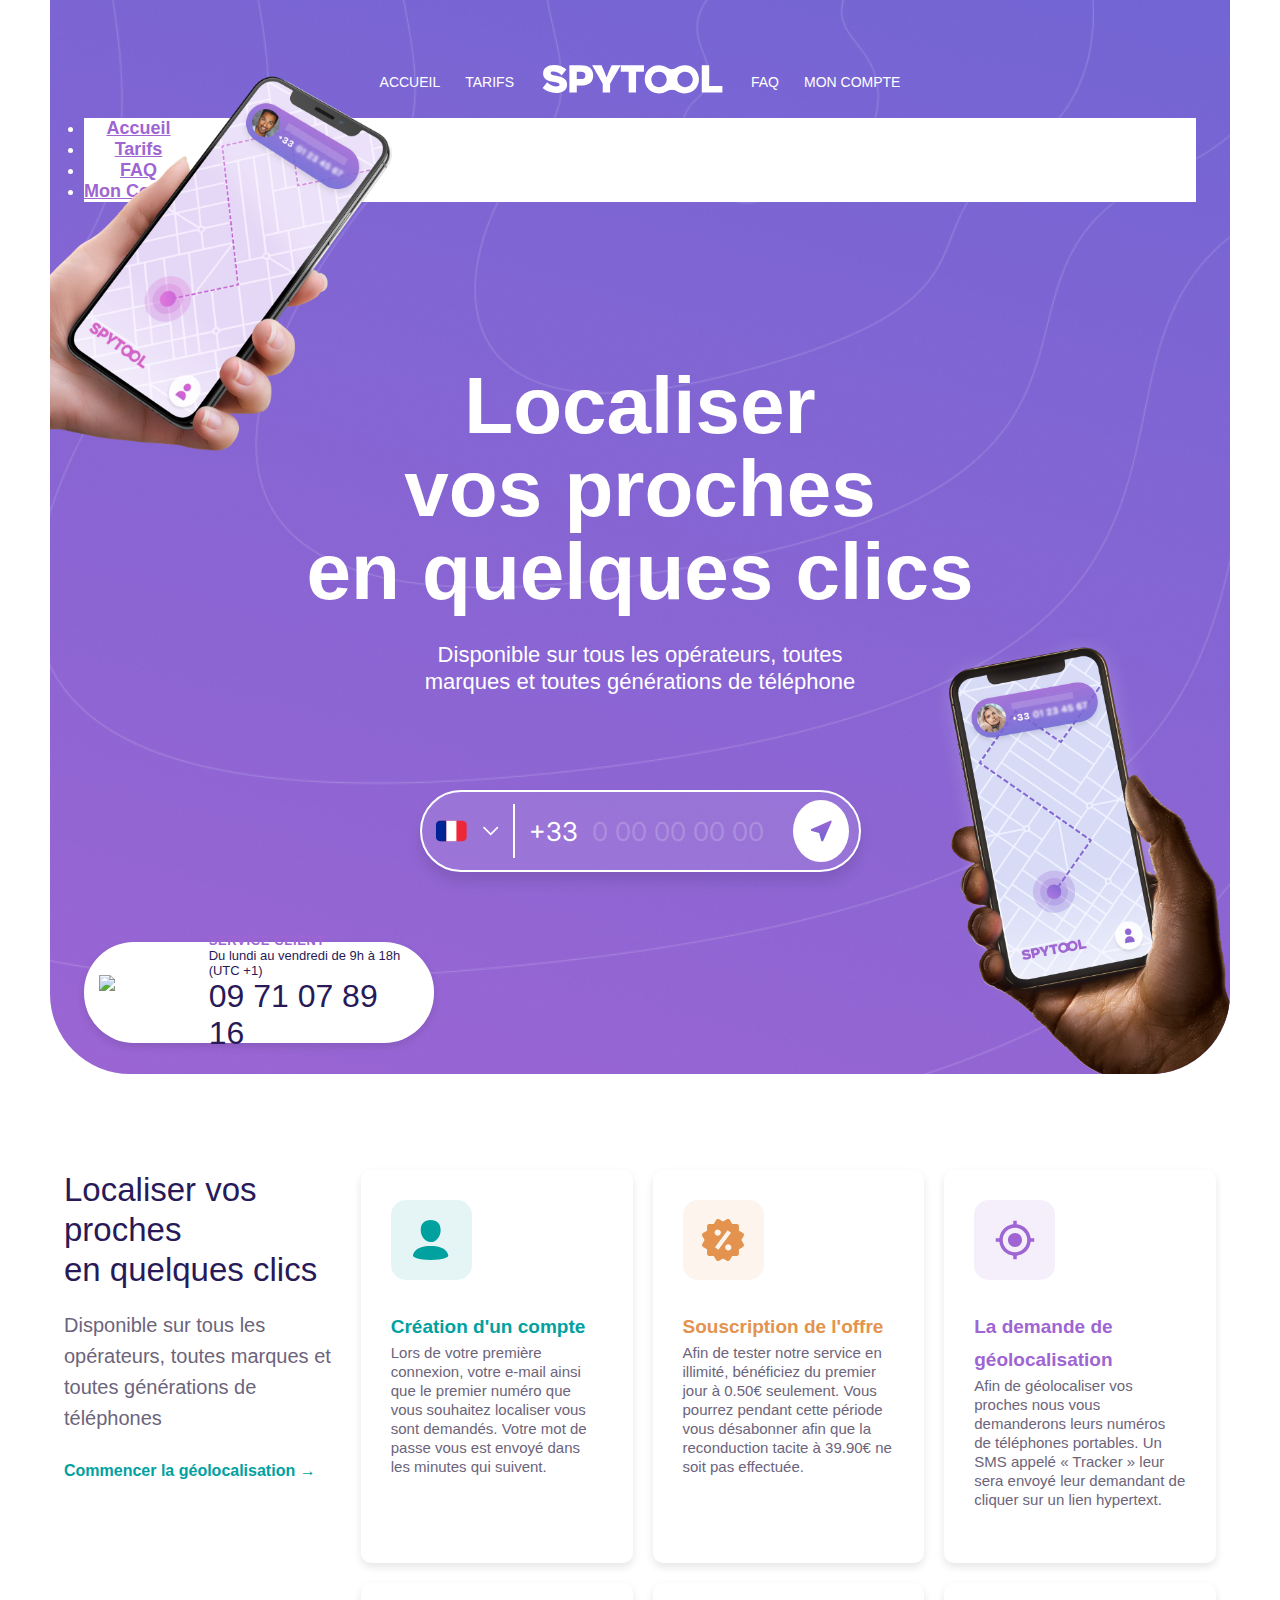
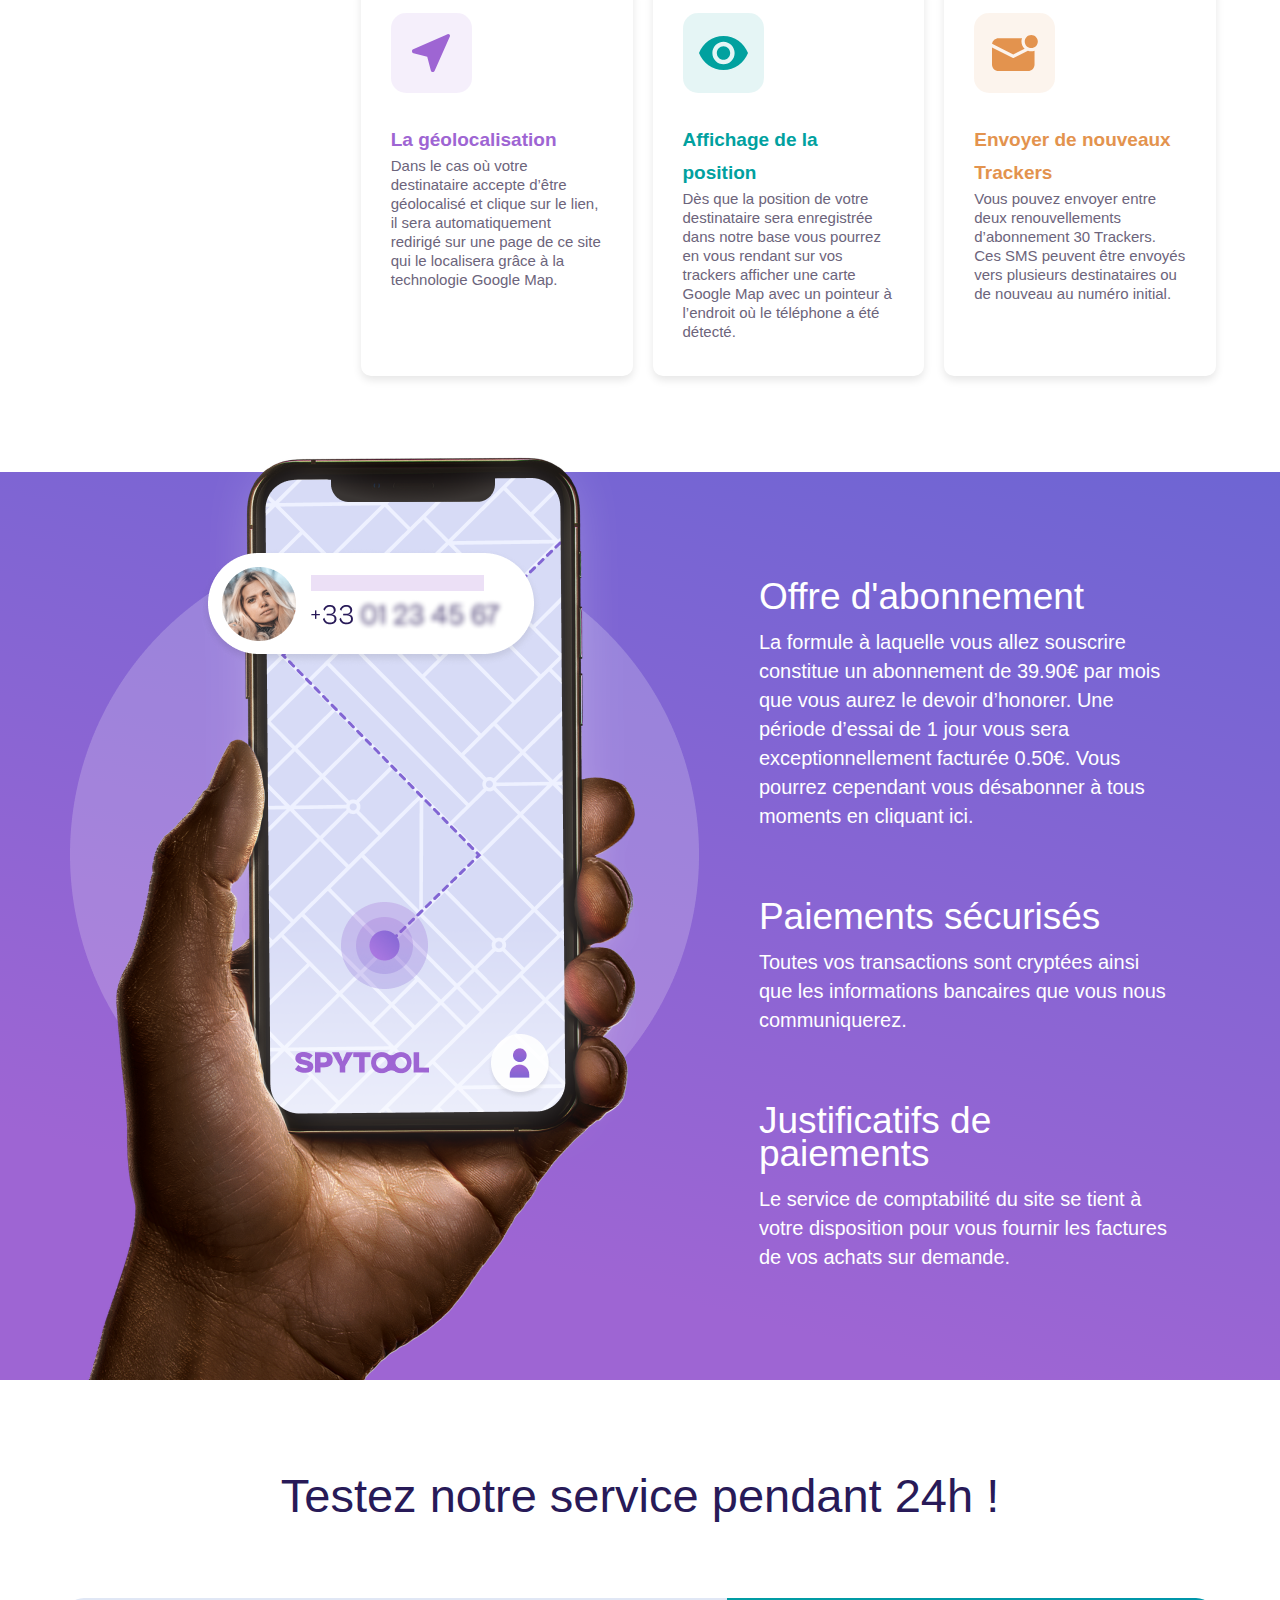
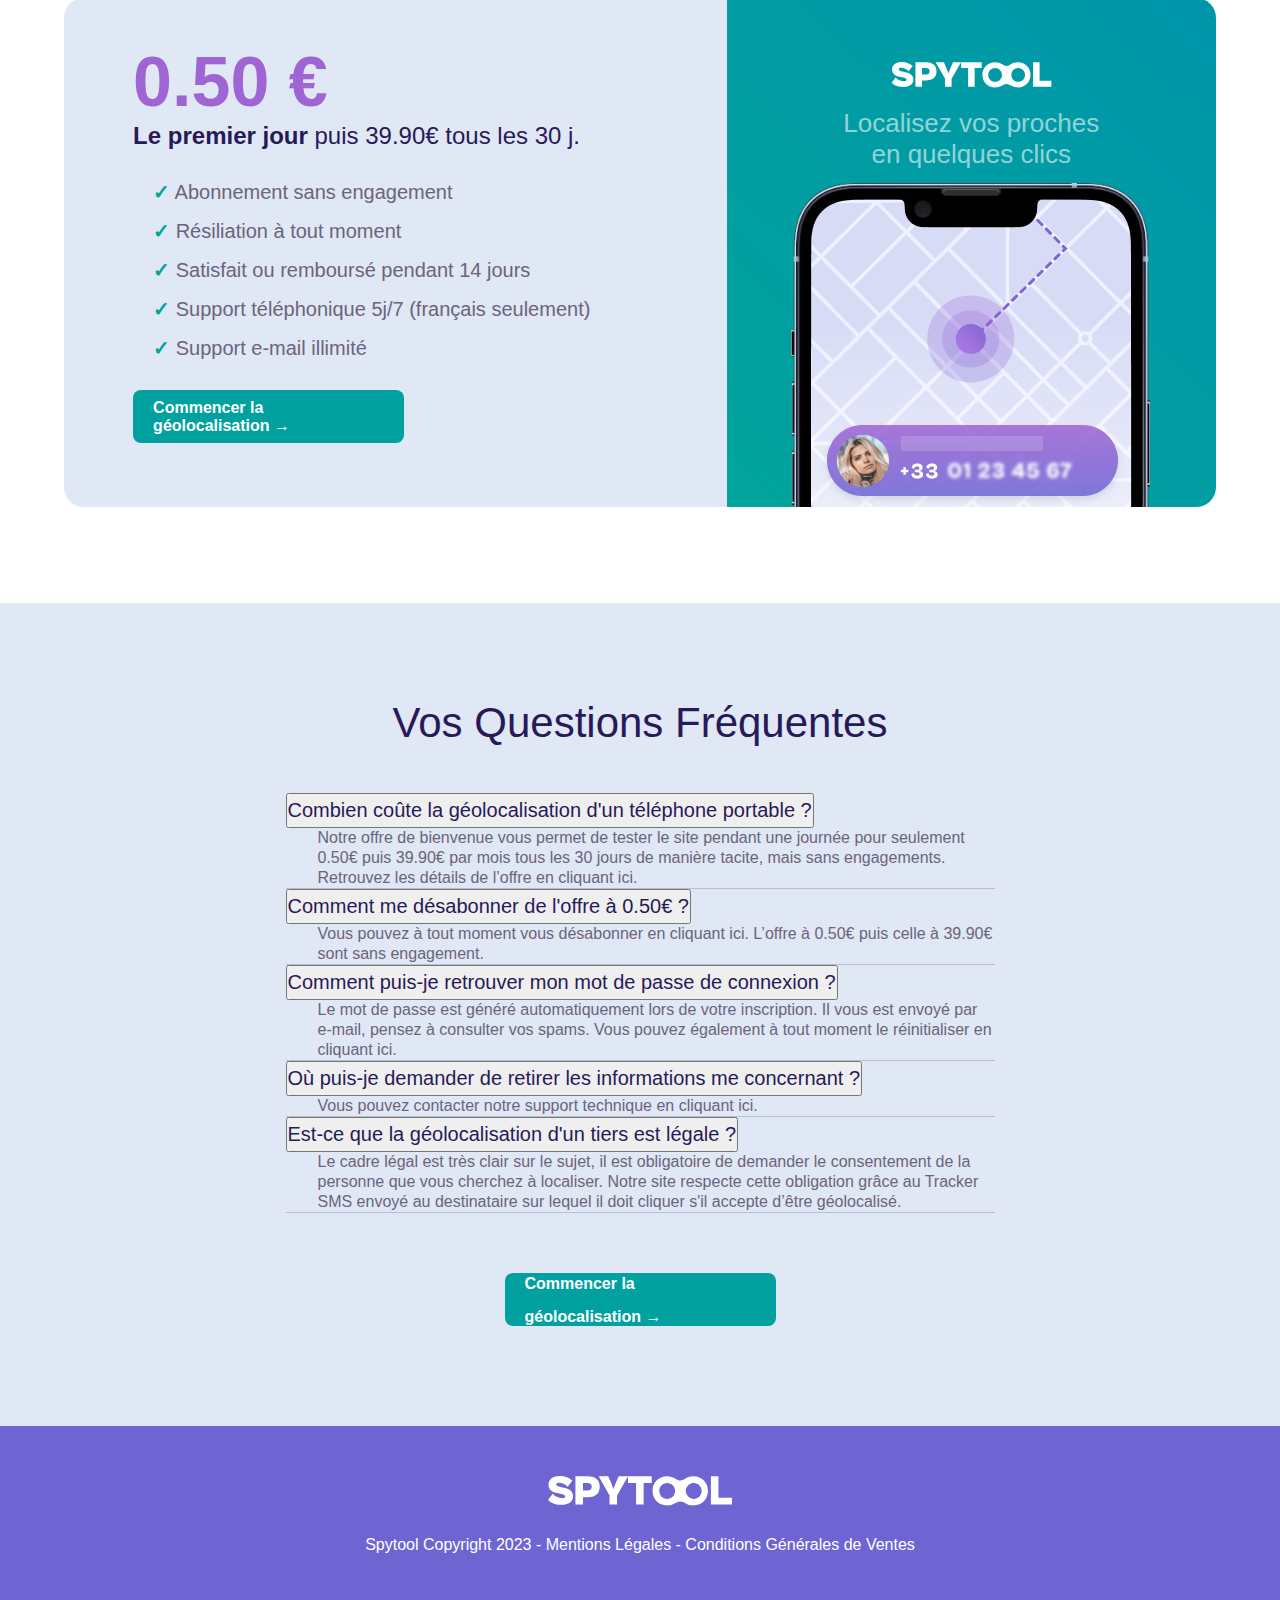
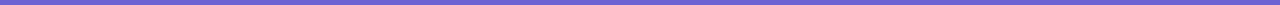
==== commit d25b2733: "tst" ====
--- a/AllFrames/Frame1/index.html
+++ b/AllFrames/Frame1/index.html
@@ -21,7 +21,7 @@
         <nav class="nav-desktop">
             <ul>
                 <li><a href="#">Accueil</a></li>
-                <li><a href="#">Tarifs</a></li>
+                <li><a href="#tarifs">Tarifs</a></li>
                 <li><a href="#"><img src="assets/spytool.svg" alt="SpyTool Logo"></a></li>
                 <li><a href="#faq">FAQ</a></li>
                 <li><a href="#">Mon compte</a></li>
@@ -35,7 +35,7 @@
                             <div class="navbar-collapse" id="">
                                 <ul class="navbar-nav mr-auto">
                                     <li class="nav-item"><a href="#" class="nav-link">Accueil</a></li>
-                                    <li class="nav-item"><a href="#" class="nav-link">Tarifs</a></li>
+                                    <li class="nav-item"><a href="#tarifs" class="nav-link">Tarifs</a></li>
                                     <li class="nav-item"><a href="#faq" class="nav-link">FAQ</a></li>
                                     <li class="nav-item"><a href="#" class="nav-link">Mon Compte</a></li>
                                 </ul>
@@ -144,7 +144,7 @@
                 </div>
                 <div class="sub-pay-infos_txt_box">
                     <p class="sub-pay-infos_txt_title">Paiements sécurisés</p>
-                    <p class="sub-pay-infos_txt_content">Notre site utilise la plateforme d’encaissement de cartes bancaires de Citelis, filiale du CMSO. Toutes vos transactions sont cryptées ainsi que les informations bancaires que vous nous communiquerez.</p>
+                    <p class="sub-pay-infos_txt_content">Toutes vos transactions sont cryptées ainsi que les informations bancaires que vous nous communiquerez.</p>
                 </div>
                 <div class="sub-pay-infos_txt_box">
                     <p class="sub-pay-infos_txt_title">Justificatifs de paiements</p>
@@ -156,10 +156,9 @@
             </div>
         </div>
 
-        <div class="service-price">
+        <div class="service-price" id="tarifs">
             <div class="service-price_head">
                 <h2>Testez notre service pendant 24h !</h2>
-                <p>Lorem ipsum dolor sit amet consectetur venenatis eget varius augue. </p>
             </div>
             <div class="service-price_box">
                 <div class="service-price_start_abo">
@@ -189,7 +188,6 @@
         <div class="your-questions" id="faq">
             <div class="your-questions_head">
                 <h2>Vos Questions <br class="br-formobile"> Fréquentes</h2>
-                <p>Lorem ipsum dolor sit amet.</p>
             </div>
             <div class="accordion" id="accordionExample">
                 <div class="accordion-item">
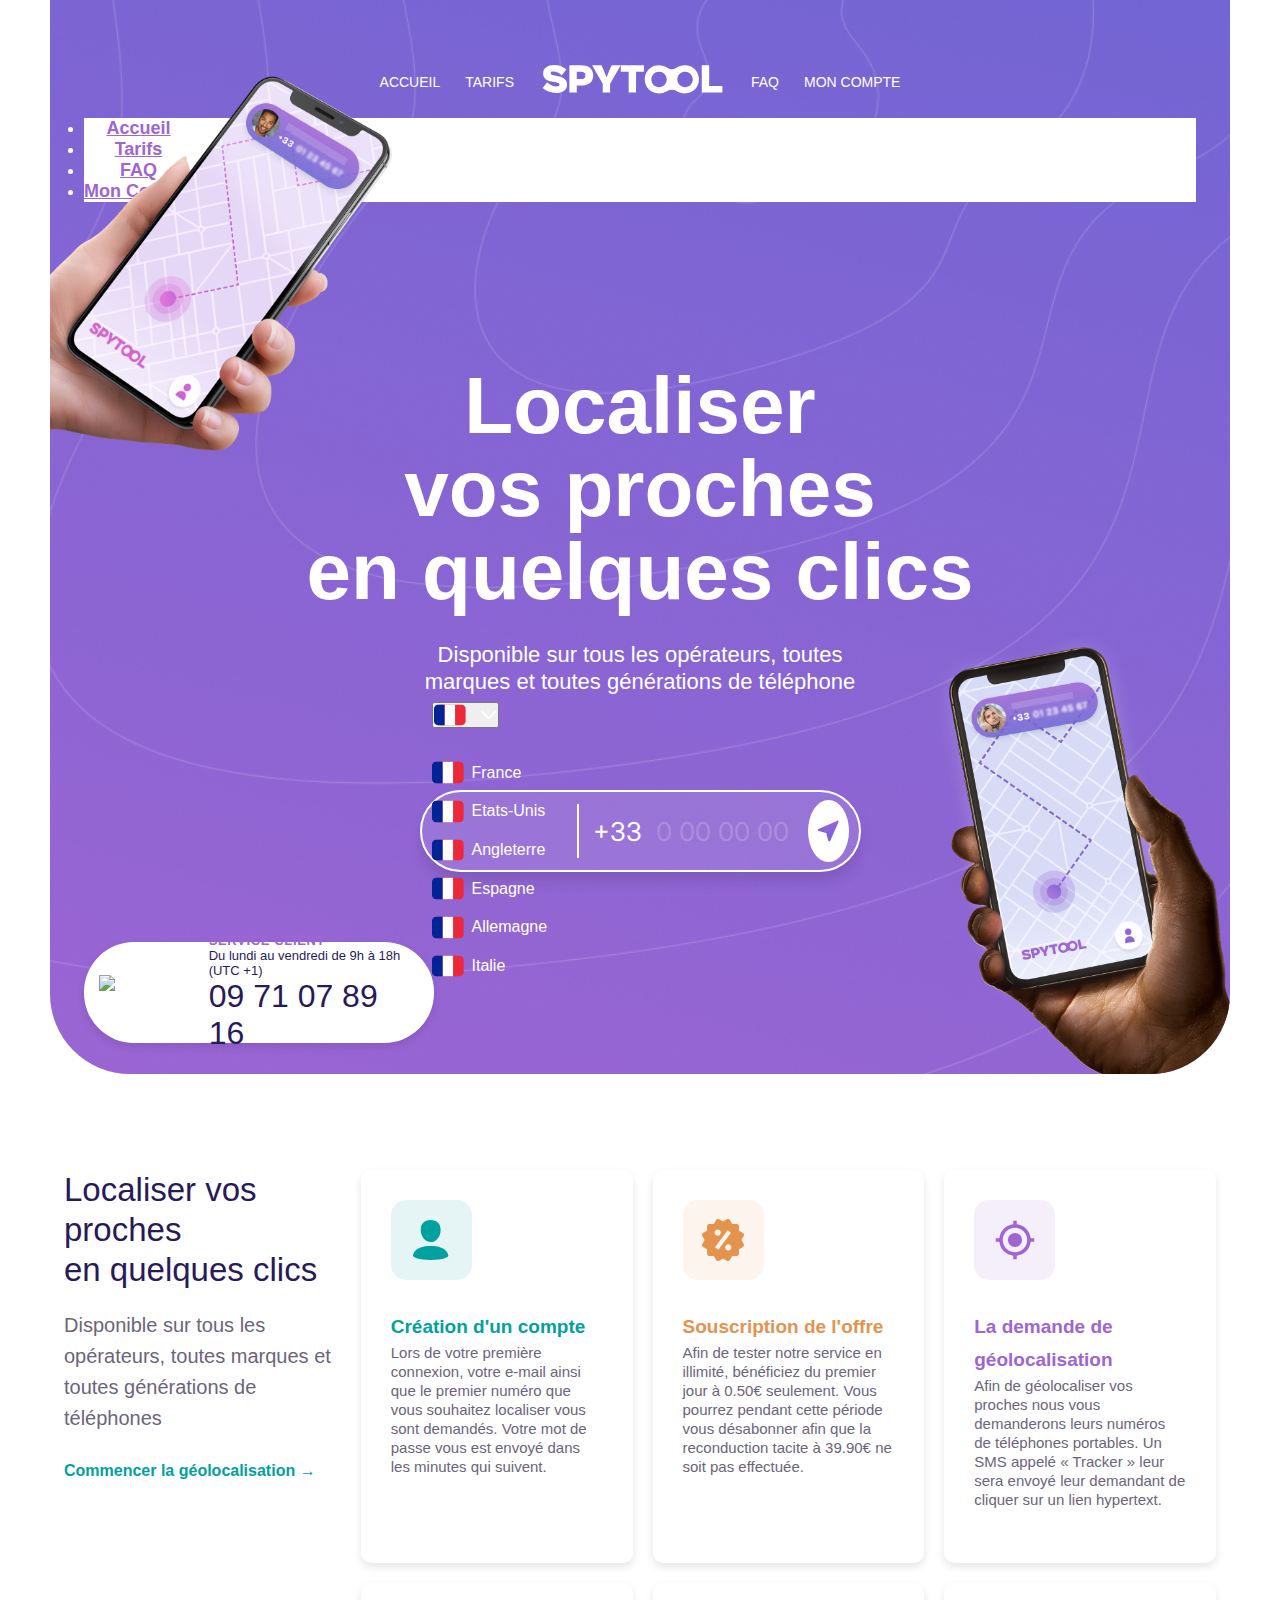
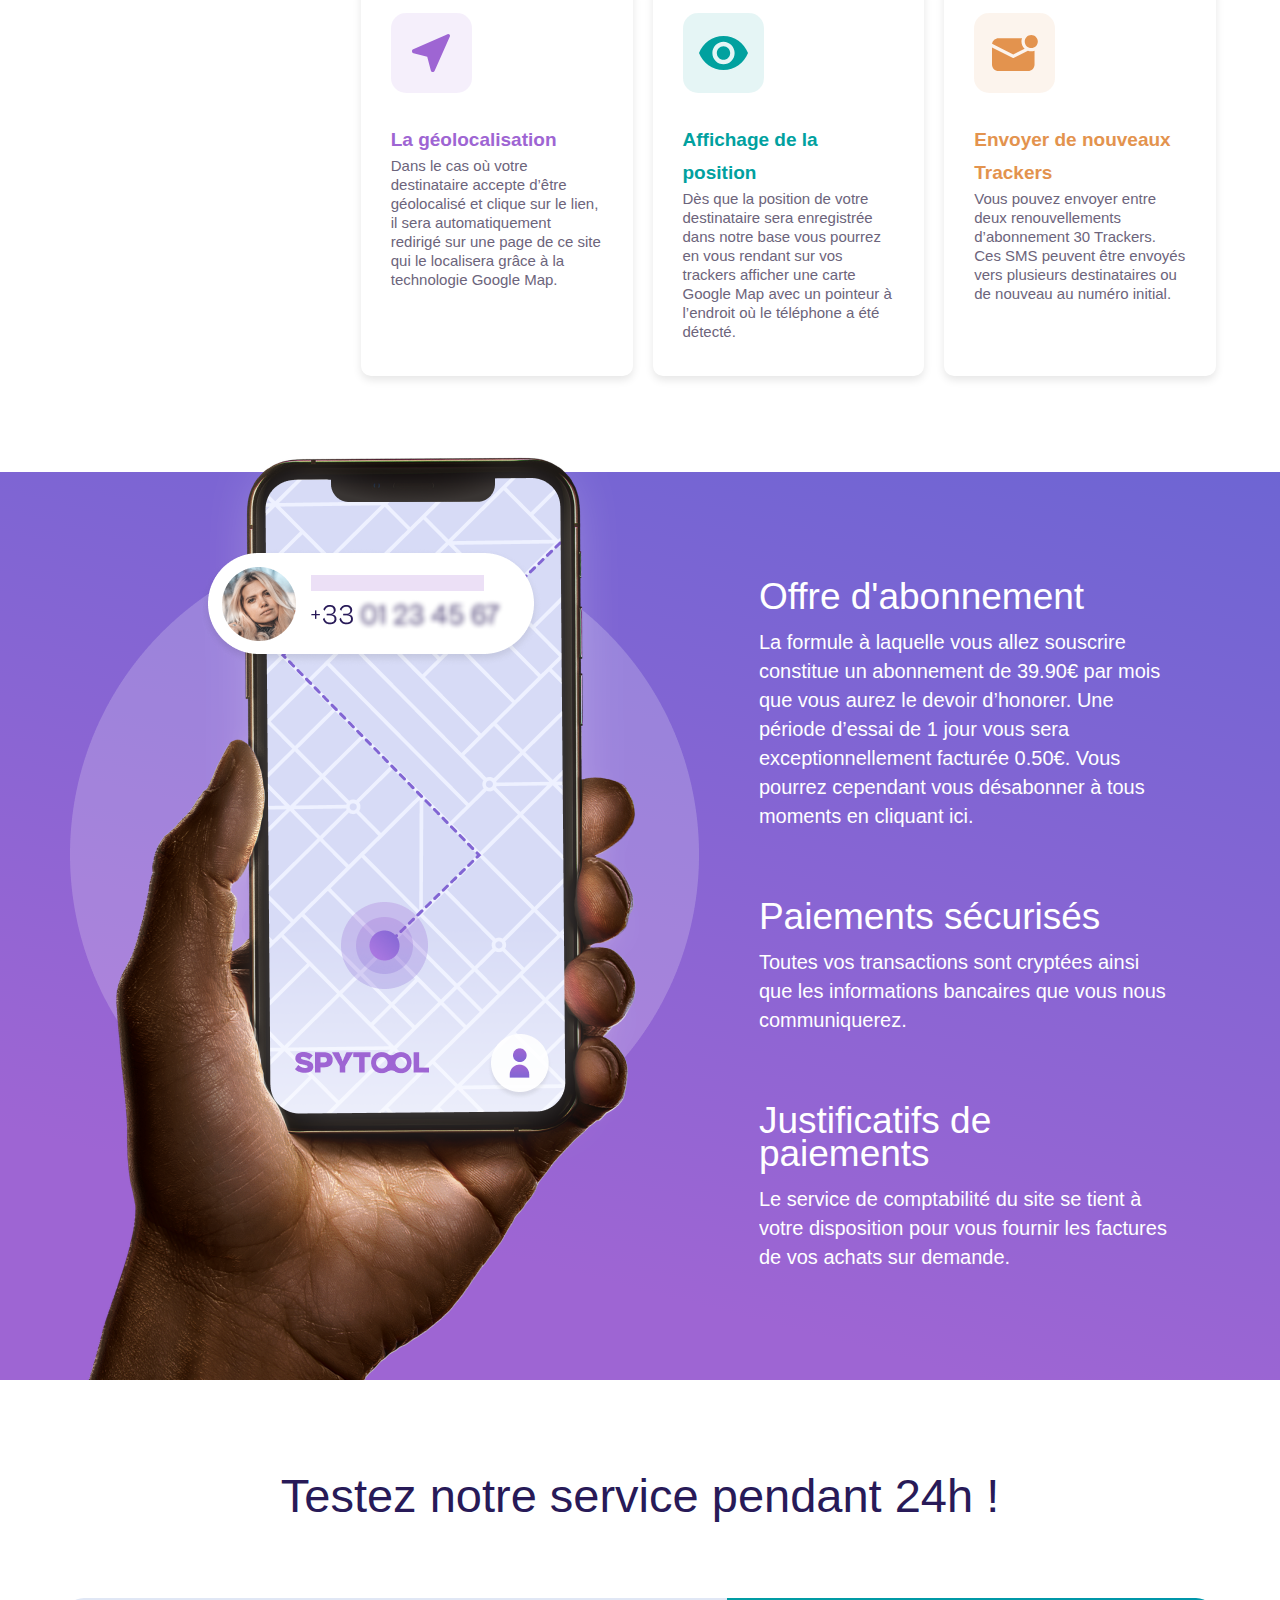
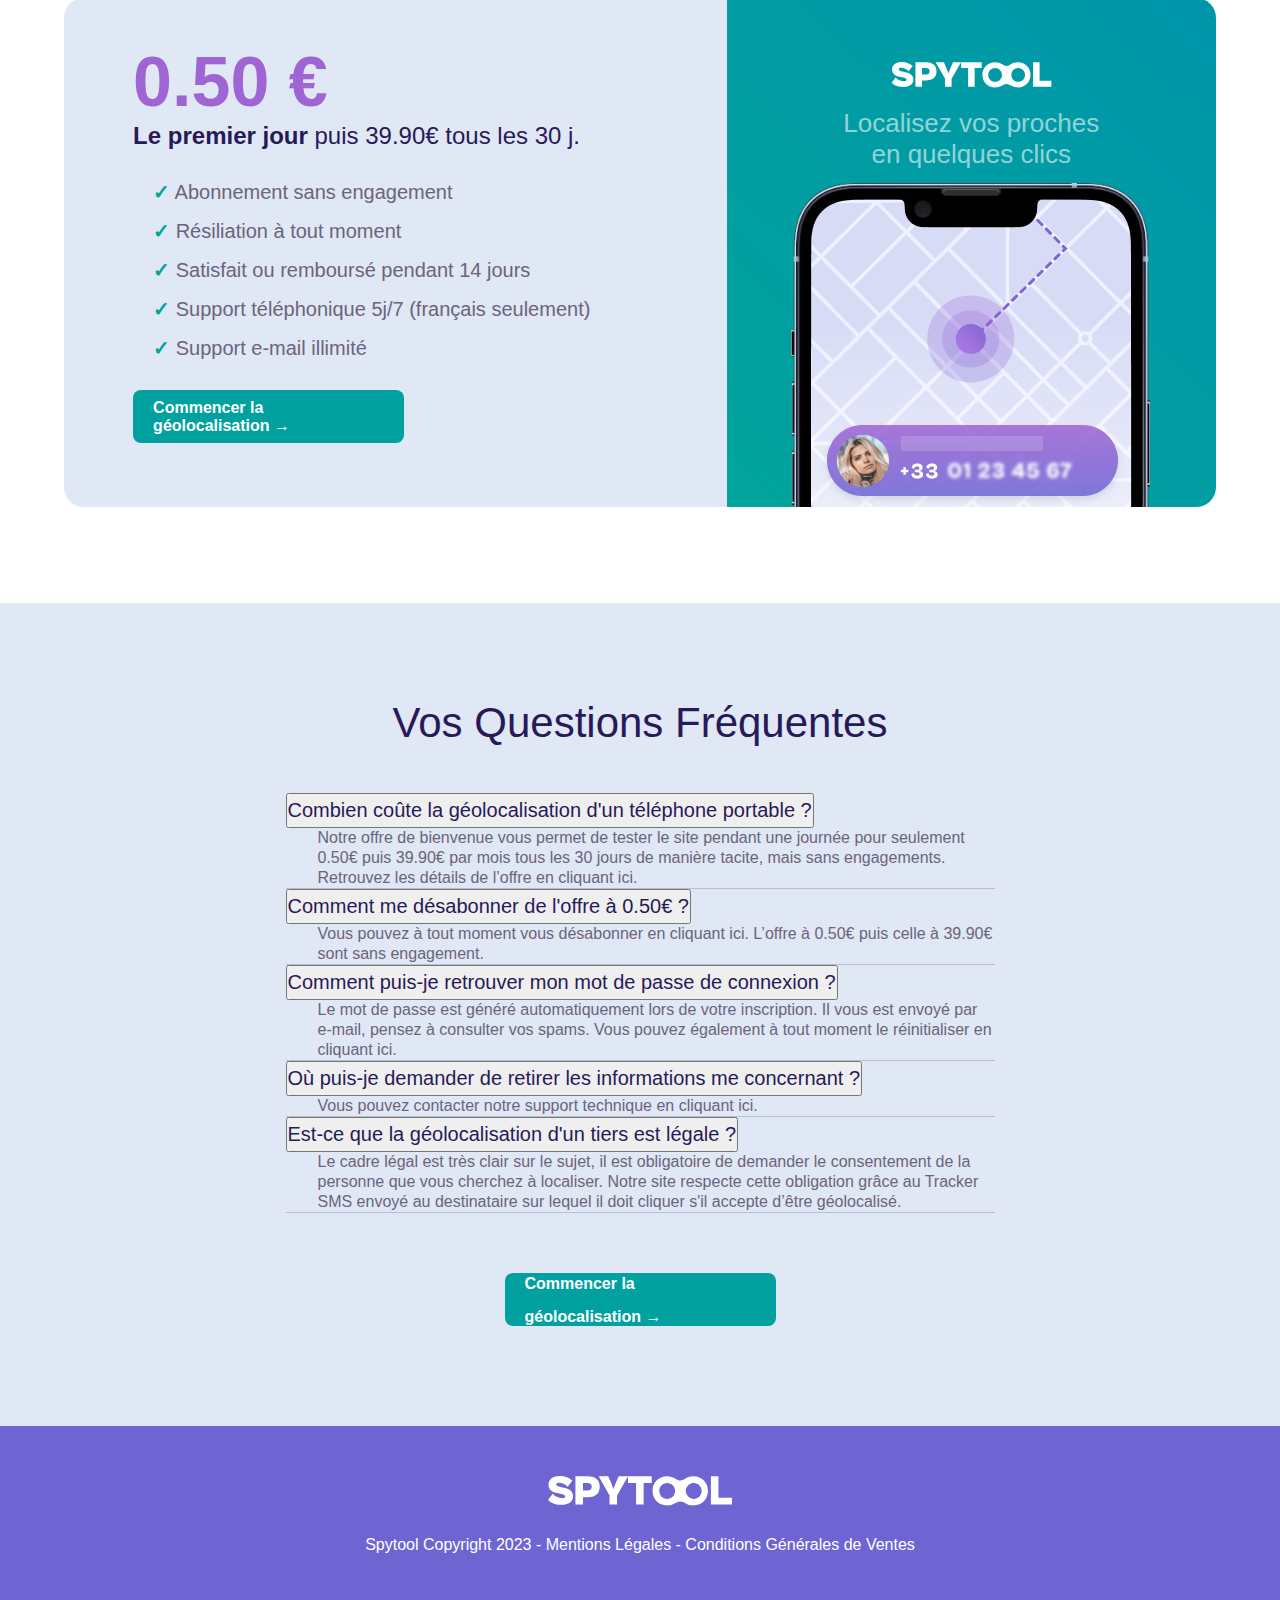
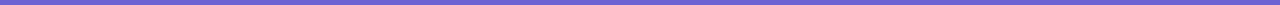
==== commit d35872b8: "tst" ====
--- a/AllFrames/Frame1/index.html
+++ b/AllFrames/Frame1/index.html
@@ -6,7 +6,7 @@
     <meta name="viewport" content="width=device-width, initial-scale=1.0">
     <title>SpyTool</title>
     <link rel="stylesheet" href="style.css">
-    <link href="https://cdn.jsdelivr.net/npm/bootstrap@5.3.0-alpha1/dist/css/bootstrap.min.css" rel="stylesheet" integrity="sha384-GLhlTQ8iRABdZLl6O3oVMWSktQOp6b7In1Zl3/Jr59b6EGGoI1aFkw7cmDA6j6gD" crossorigin="anonymous">
+    <link href="https://cdn.jsdelivr.net/npm/bootstrap@5.2.3/dist/css/bootstrap.min.css" rel="stylesheet" integrity="sha384-rbsA2VBKQhggwzxH7pPCaAqO46MgnOM80zW1RWuH61DGLwZJEdK2Kadq2F9CUG65" crossorigin="anonymous">
     <link href="https://fonts.cdnfonts.com/css/cabinet-grotesk" rel="stylesheet">
     <link href="https://fonts.googleapis.com/css2?family=Inter:wght@400;600;700;900&display=swap" rel="stylesheet">
 </head>
@@ -47,16 +47,57 @@
         </div>
         <h1>Localiser <br class="br-formobile"> vos proches <br class="br-formobile"> en quelques clics</h1>
         <p class="header_txt">Disponible sur tous les opérateurs, toutes marques et toutes générations de téléphone</p>
+
+
+
+
+
+
+
+        
+
+
+
         <div class="phone-number-input">
-            <div class="country-selector">
-                <img src="assets/fr_flag.svg" alt="flag">
-                <img src="assets/Vector1.svg" alt="selector">
-            </div>
+
+            <div class="dropdown">
+                <button class="btn btn-secondary dropdown-toggle" type="button" id="dropdownMenuButton" data-bs-toggle="dropdown" aria-expanded="false">
+                  <img src="assets/fr_flag.svg" alt="flag">
+                </button>
+                <ul class="dropdown-menu" aria-labelledby="dropdownMenuButton">
+                  <li><img src="assets/fr_flag.svg" alt="flag"> France</li>
+                  <li><img src="assets/fr_flag.svg" alt="flag"> Etats-Unis</li>
+                  <li><img src="assets/fr_flag.svg" alt="flag"> Angleterre</li>
+                  <li><img src="assets/fr_flag.svg" alt="flag"> Espagne</li>
+                  <li><img src="assets/fr_flag.svg" alt="flag"> Allemagne</li>
+                  <li><img src="assets/fr_flag.svg" alt="flag"> Italie</li>
+                </ul>
+              </div>
+
+
             <div class="vertical-divider"></div>
             <span class="country-indicator-number">+33</span>
             <input type="text" placeholder="0 00 00 00 00">
             <span class="send-btn"><img src="assets/send_icon.svg" alt="Send icon"></span>
         </div>
+
+        
+
+
+
+
+
+
+
+
+
+
+
+
+
+
+
+        
         <div class="service-client">
             <img src="assets/profile-pic.svg" alt="profile picture" class="service-client_imgprofile">
             <div class="service-client_infos">
@@ -263,6 +304,6 @@
     </footer>
 
     <script src="https://cdn.jsdelivr.net/npm/@popperjs/core@2.11.6/dist/umd/popper.min.js" integrity="sha384-oBqDVmMz9ATKxIep9tiCxS/Z9fNfEXiDAYTujMAeBAsjFuCZSmKbSSUnQlmh/jp3" crossorigin="anonymous"></script>
-    <script src="https://cdn.jsdelivr.net/npm/bootstrap@5.3.0-alpha1/dist/js/bootstrap.min.js" integrity="sha384-mQ93GR66B00ZXjt0YO5KlohRA5SY2XofN4zfuZxLkoj1gXtW8ANNCe9d5Y3eG5eD" crossorigin="anonymous"></script>
+    <script src="https://cdn.jsdelivr.net/npm/bootstrap@5.2.3/dist/js/bootstrap.min.js" integrity="sha384-cuYeSxntonz0PPNlHhBs68uyIAVpIIOZZ5JqeqvYYIcEL727kskC66kF92t6Xl2V" crossorigin="anonymous"></script>
 </body>
 </html>--- a/AllFrames/Frame1/style.css
+++ b/AllFrames/Frame1/style.css
@@ -79,16 +79,48 @@
     box-shadow: 0px 10px 14px rgb(0 0 0 / 7%);
 }
 
-.country-selector {
+.phone-number-input .btn-secondary {
+    display: flex;
+    gap: 8px; /* gap 14px */
+    align-items: center;
+    --bs-btn-bg: none;
+    --bs-btn-border-color: none;
+    --bs-btn-active-bg: none;
+    --bs-btn-padding-x: 0;
+    --bs-btn-padding-y: 0;
+}
+
+.phone-number-input .btn-secondary:hover { background-color: transparent; }
+.phone-number-input .btn-secondary:focus { background-color: transparent; }
+.phone-number-input .btn-secondary:focus-visible { background-color: transparent; }
+
+.dropdown-toggle::after {
+    display: block !important;
+    margin-left: 0 !important;
+    vertical-align: 0 !important;
+    content: "";
+    width: 12px;
+    height: 10px;
+    background-image: url("assets/Vector1.svg") !important;
+    background-repeat: no-repeat;
+    background-position: center;
+    background-size: contain;
+    border-top: 0 !important;
+    border-right: 0 !important;
+    border-bottom: 0 !important;
+    border-left: 0 !important;  
+}
+
+.dropdown-menu {
+    transform: translate(-8px, 25px) !important;
+}
+
+.dropdown-menu li {
     display: flex;
     align-items: center;
     gap: 8px;
-    margin-left: 3px;
-}
-
-.country-selector img:last-child {
-    width: 12px;
-    height: 10px;
+    padding: 0.5em;
+    cursor: pointer;
 }
 
 .vertical-divider {
@@ -227,7 +259,7 @@
     width: 0px;
     background: transparent;
 }
-/* FIN */
+/* FIN BARRE SCROLL */
 
 .app-description-div_features_box {
     width: 97.23%;
@@ -682,18 +714,20 @@
         margin: 0 auto;
     }
 
-    .country-selector {
-        cursor: pointer;
+    .phone-number-input .btn-secondary {
         gap: 14px;
     }
-
-    .country-selector img:first-child {
-        width: 33px;
-        height: 22px;
-    }
-
-    .country-selector img:last-child {
+    
+    .dropdown-toggle img {
+       width: 32px;
+    }
+    
+    .dropdown-toggle::after {
         width: 17px;
+    }
+    
+    .dropdown-menu li img {
+        width: 32px;
     }
 
     .vertical-divider {
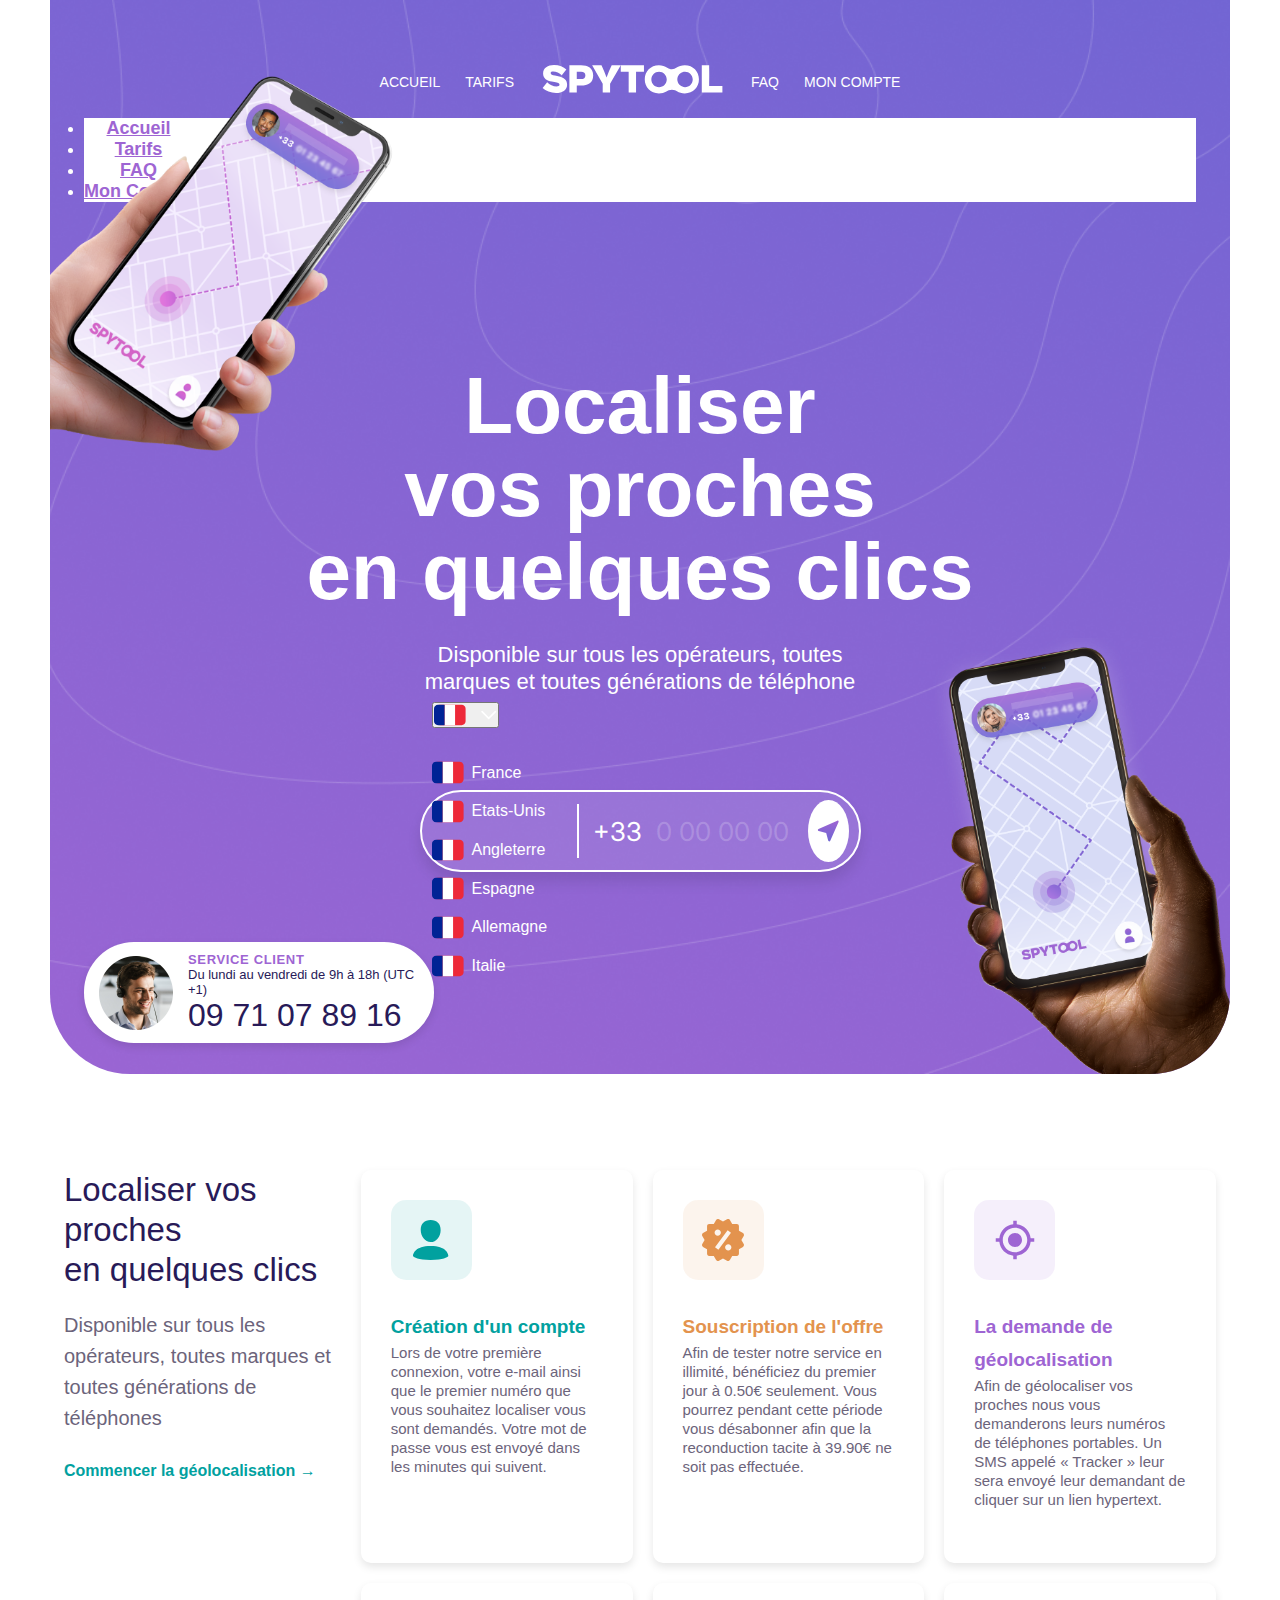
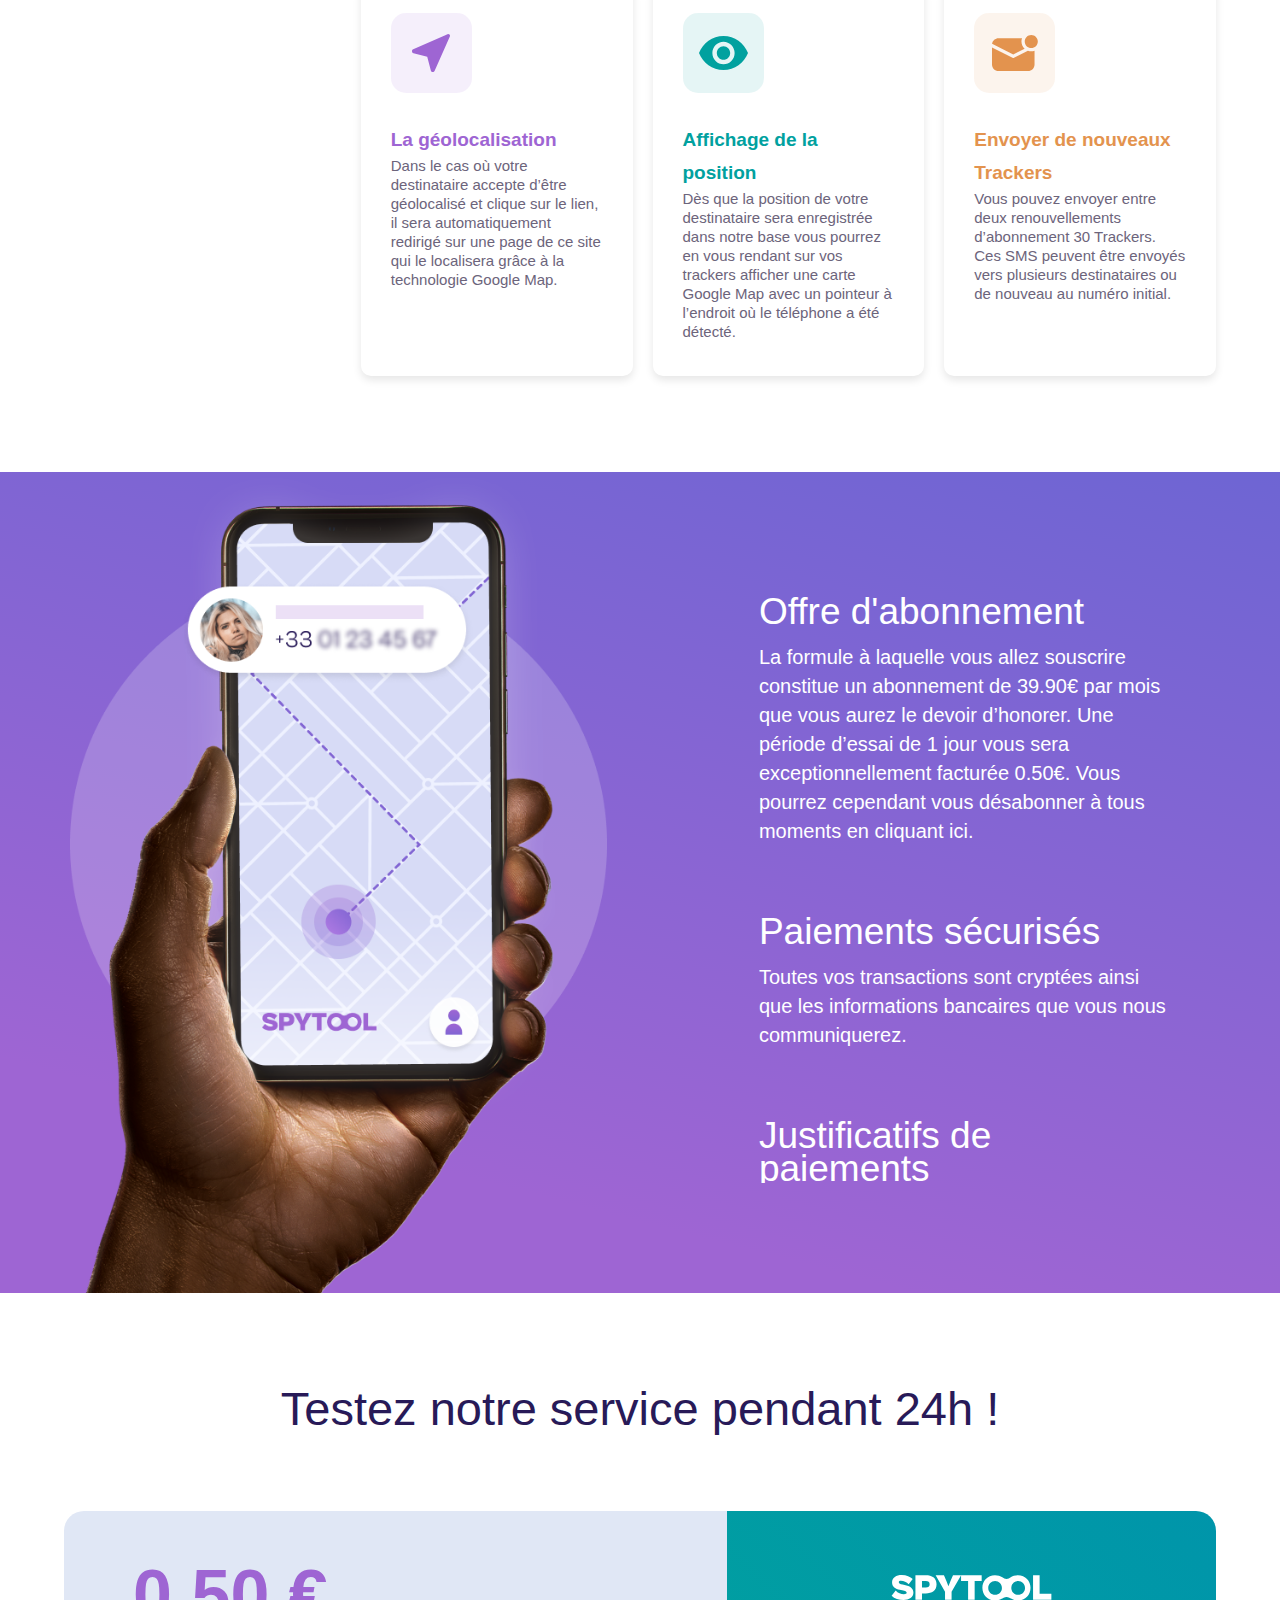
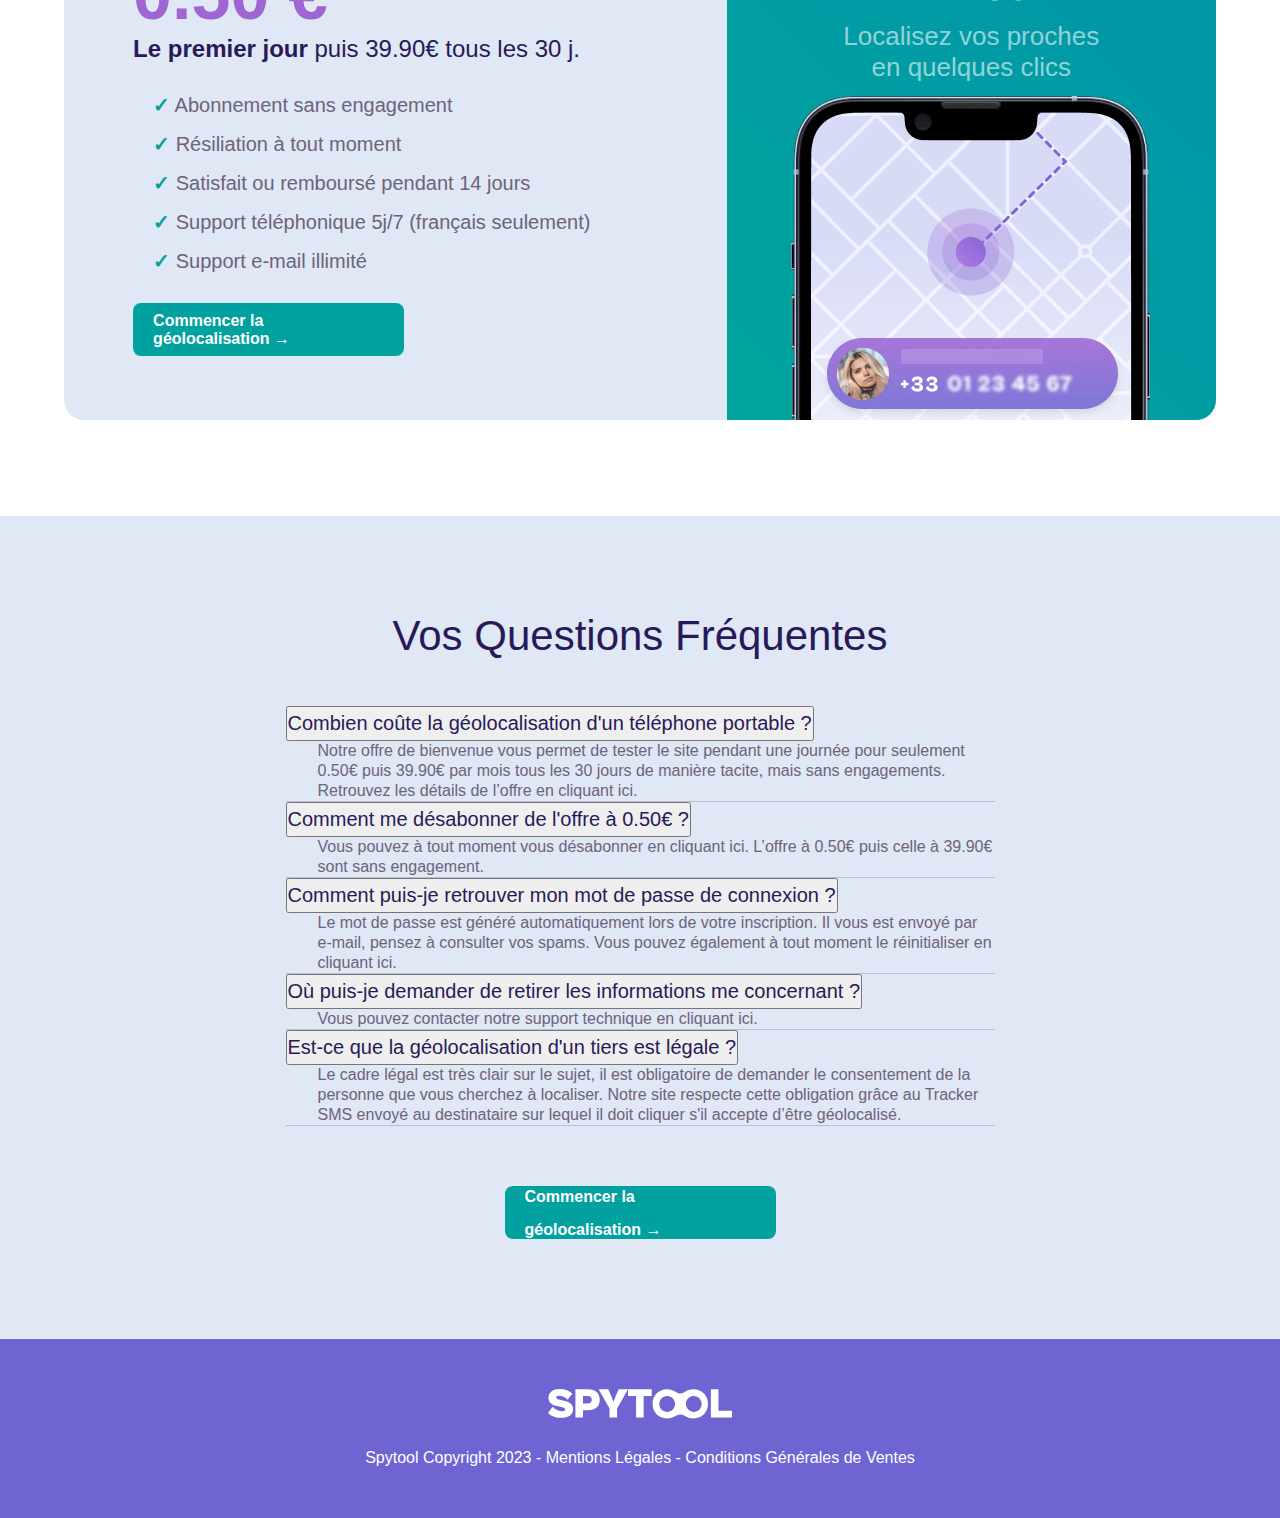
==== commit 0ae344ff: "tst" ====
--- a/AllFrames/Frame1/index.html
+++ b/AllFrames/Frame1/index.html
@@ -5,6 +5,7 @@
     <meta http-equiv="X-UA-Compatible" content="IE=edge">
     <meta name="viewport" content="width=device-width, initial-scale=1.0">
     <title>SpyTool</title>
+    <link rel="icon" type="image/x-icon" href="assets/fav-icon.svg">
     <link rel="stylesheet" href="style.css">
     <link href="https://cdn.jsdelivr.net/npm/bootstrap@5.2.3/dist/css/bootstrap.min.css" rel="stylesheet" integrity="sha384-rbsA2VBKQhggwzxH7pPCaAqO46MgnOM80zW1RWuH61DGLwZJEdK2Kadq2F9CUG65" crossorigin="anonymous">
     <link href="https://fonts.cdnfonts.com/css/cabinet-grotesk" rel="stylesheet">
@@ -47,19 +48,7 @@
         </div>
         <h1>Localiser <br class="br-formobile"> vos proches <br class="br-formobile"> en quelques clics</h1>
         <p class="header_txt">Disponible sur tous les opérateurs, toutes marques et toutes générations de téléphone</p>
-
-
-
-
-
-
-
-        
-
-
-
         <div class="phone-number-input">
-
             <div class="dropdown">
                 <button class="btn btn-secondary dropdown-toggle" type="button" id="dropdownMenuButton" data-bs-toggle="dropdown" aria-expanded="false">
                   <img src="assets/fr_flag.svg" alt="flag">
@@ -73,33 +62,13 @@
                   <li><img src="assets/fr_flag.svg" alt="flag"> Italie</li>
                 </ul>
               </div>
-
-
             <div class="vertical-divider"></div>
             <span class="country-indicator-number">+33</span>
             <input type="text" placeholder="0 00 00 00 00">
             <span class="send-btn"><img src="assets/send_icon.svg" alt="Send icon"></span>
         </div>
-
-        
-
-
-
-
-
-
-
-
-
-
-
-
-
-
-
-        
         <div class="service-client">
-            <img src="assets/profile-pic.svg" alt="profile picture" class="service-client_imgprofile">
+            <img src="assets/img-service-client-x2.png" alt="profile picture" class="service-client_imgprofile">
             <div class="service-client_infos">
                 <p class="service-client_infos_title">Service Client</p>
                 <p>Du lundi au vendredi de 9h à 18h (UTC +1)</p>
@@ -107,10 +76,9 @@
             </div>
         </div>
     </header>
-
     <main>
         <div class="service-client">
-            <img src="assets/profile-pic.svg" alt="profile picture" class="service-client_imgprofile">
+            <img src="assets/img-service-client-x2.png" alt="profile picture" class="service-client_imgprofile">
             <div class="service-client_infos">
                 <p class="service-client_infos_title">Service Client</p>
                 <p>Du lundi au vendredi de 9h à 18h (UTC +1)</p>
@@ -176,7 +144,6 @@
                 <span></span>
             </div>
         </div>
-
         <div class="sub-pay-infos">
             <div class="sub-pay-infos_txt">
                 <div class="sub-pay-infos_txt_box">
@@ -196,7 +163,6 @@
                 <img src="assets/img-phone-cercle.png" alt="background image" class="sub-pay-infos_background_desktop">
             </div>
         </div>
-
         <div class="service-price" id="tarifs">
             <div class="service-price_head">
                 <h2>Testez notre service pendant 24h !</h2>
@@ -225,7 +191,6 @@
                 </div>
             </div>
         </div>
-
         <div class="your-questions" id="faq">
             <div class="your-questions_head">
                 <h2>Vos Questions <br class="br-formobile"> Fréquentes</h2>
@@ -295,14 +260,12 @@
             <p class="your-questions_btn">Commencer la géolocalisation →</p>
         </div>
     </main>
-
     <footer>
         <a href="#"><img class="footer-logo" src="assets/spytool.svg" alt="SpyTool logo"></a>
         <div class="footer_mentions">
             <p>Spytool Copyright 2023 <span>-</span> <br class="br-formobile"> Mentions Légales - Conditions Générales de Ventes</p>
         </div>
     </footer>
-
     <script src="https://cdn.jsdelivr.net/npm/@popperjs/core@2.11.6/dist/umd/popper.min.js" integrity="sha384-oBqDVmMz9ATKxIep9tiCxS/Z9fNfEXiDAYTujMAeBAsjFuCZSmKbSSUnQlmh/jp3" crossorigin="anonymous"></script>
     <script src="https://cdn.jsdelivr.net/npm/bootstrap@5.2.3/dist/js/bootstrap.min.js" integrity="sha384-cuYeSxntonz0PPNlHhBs68uyIAVpIIOZZ5JqeqvYYIcEL727kskC66kF92t6Xl2V" crossorigin="anonymous"></script>
 </body>
--- a/AllFrames/Frame1/style.css
+++ b/AllFrames/Frame1/style.css
@@ -81,7 +81,7 @@
 
 .phone-number-input .btn-secondary {
     display: flex;
-    gap: 8px; /* gap 14px */
+    gap: 8px;
     align-items: center;
     --bs-btn-bg: none;
     --bs-btn-border-color: none;
@@ -184,6 +184,11 @@
     box-shadow: 0px 4px 9px rgb(0 0 0 / 10%);
 }
 
+.service-client_imgprofile {
+    height: 74px;
+    width: 74px;
+}
+
 header .service-client {
     display: none;
 }
@@ -866,7 +871,7 @@
     .sub-pay-infos_txt {
         width: 35.25%;
         height: auto;
-        max-height: 828px;
+        max-height: 600px;
         margin-bottom: 0;
         gap: 45px;
     }
@@ -900,6 +905,7 @@
         width: initial;
         top: initial;
         bottom: 0;
+	height: -webkit-fill-available;
     }
 
     .service-price {
@@ -1074,6 +1080,10 @@
     .sub-pay-infos {
         padding: 9.75% 0;
     }
+
+    .sub-pay-infos_background img {
+	height: auto;
+    }
     .service-price {
         margin: 170px 20%;
     }
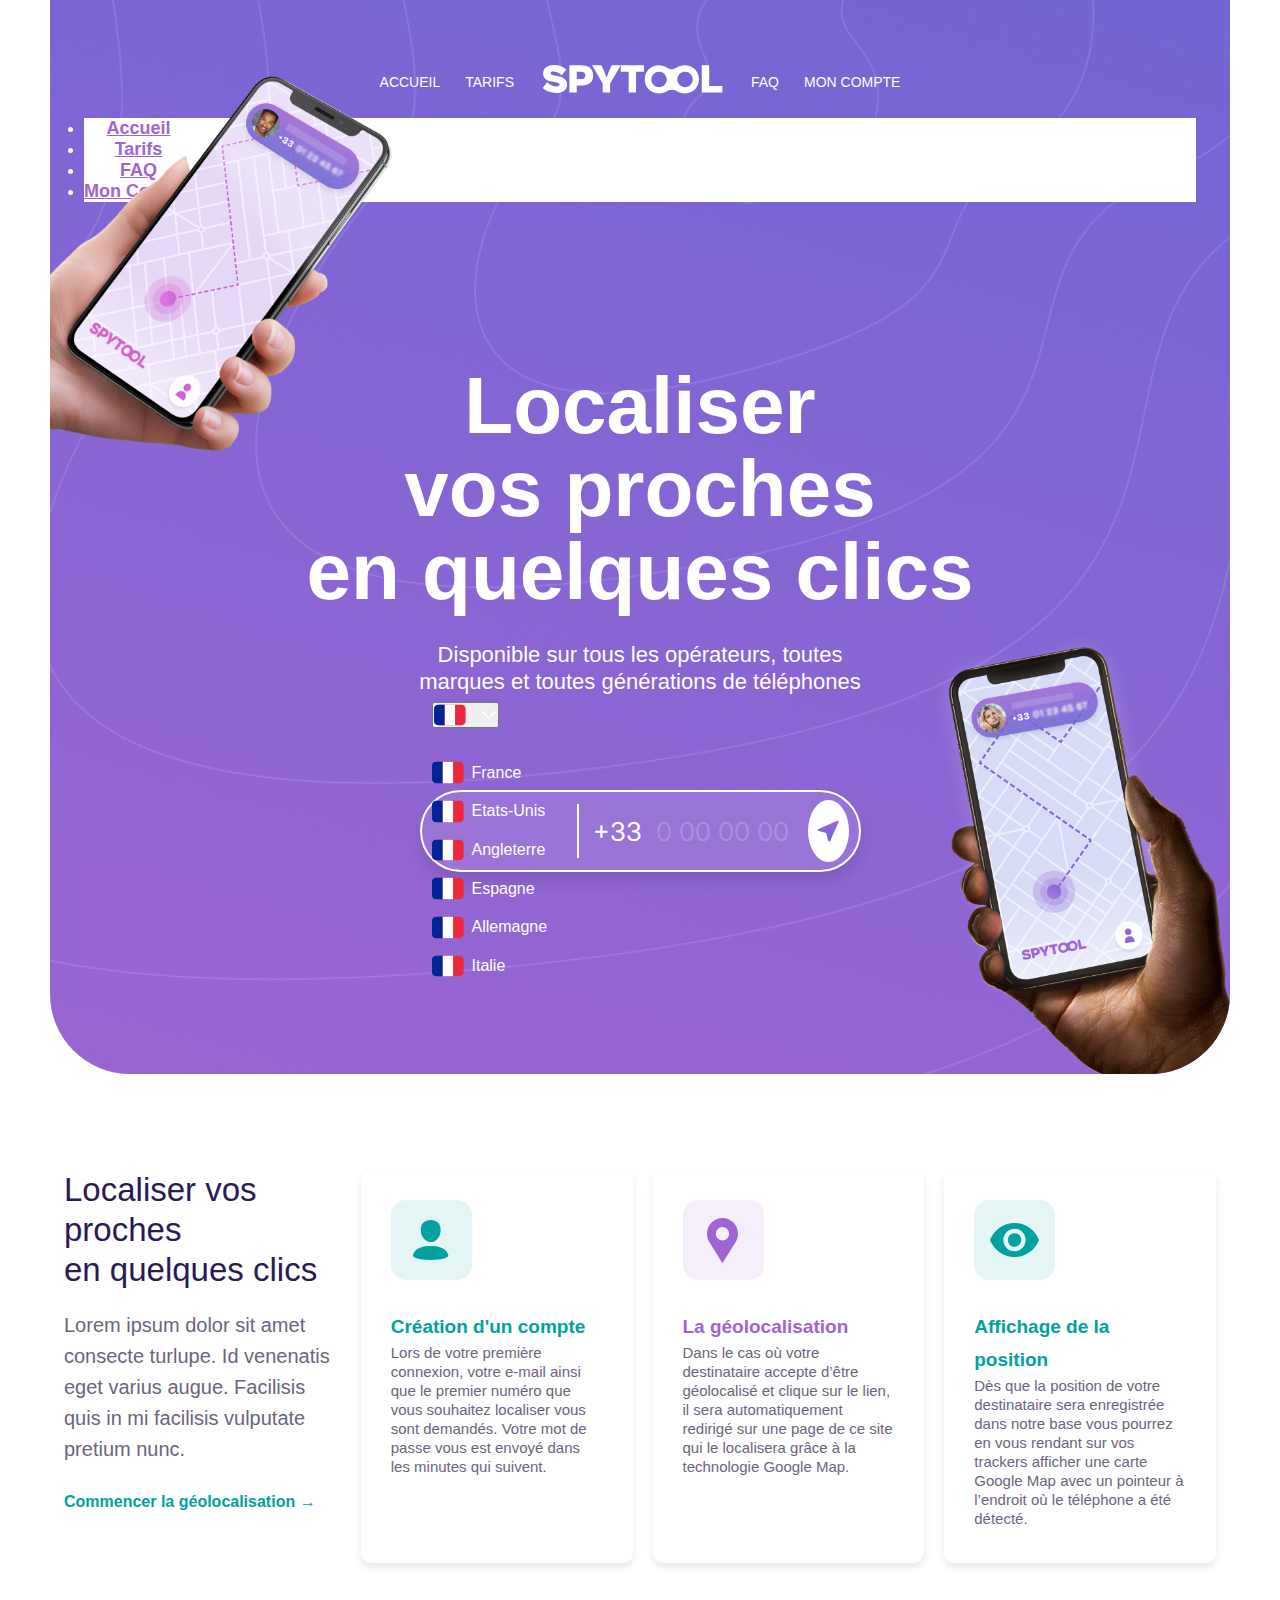
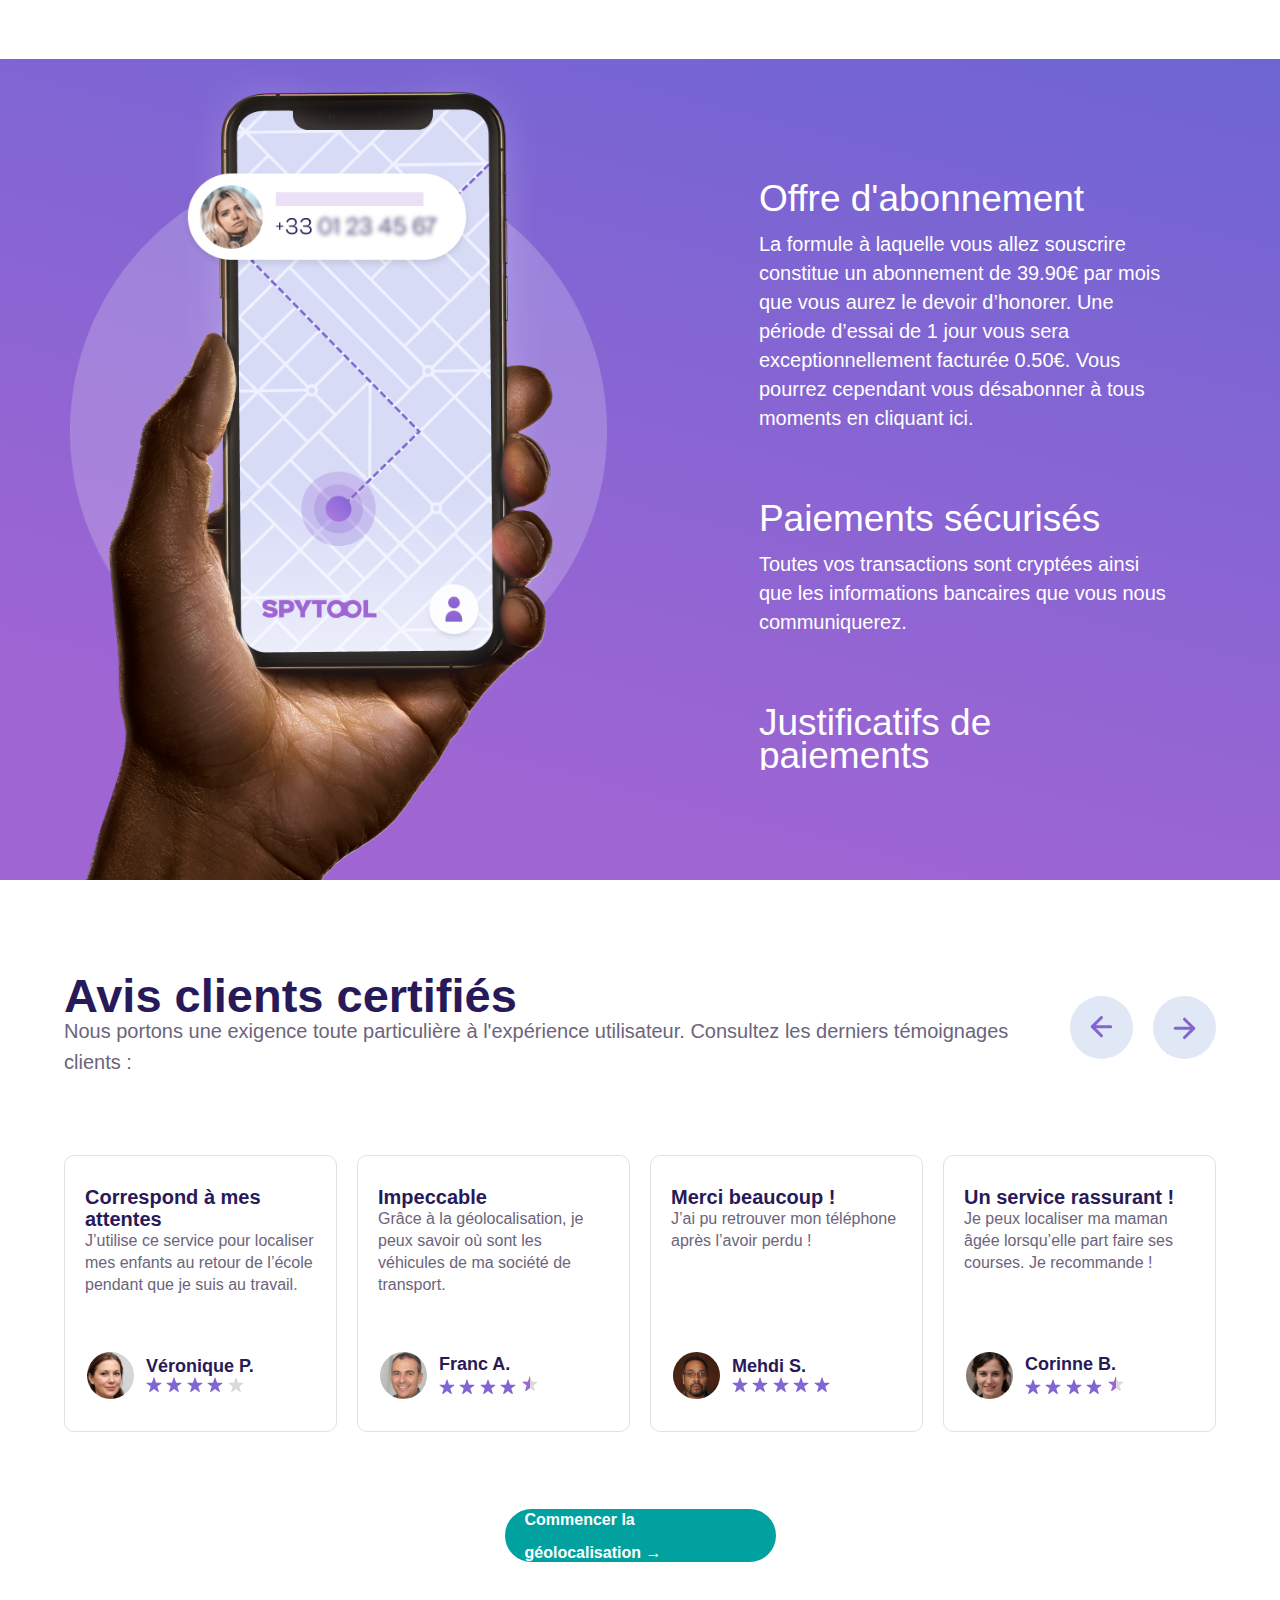
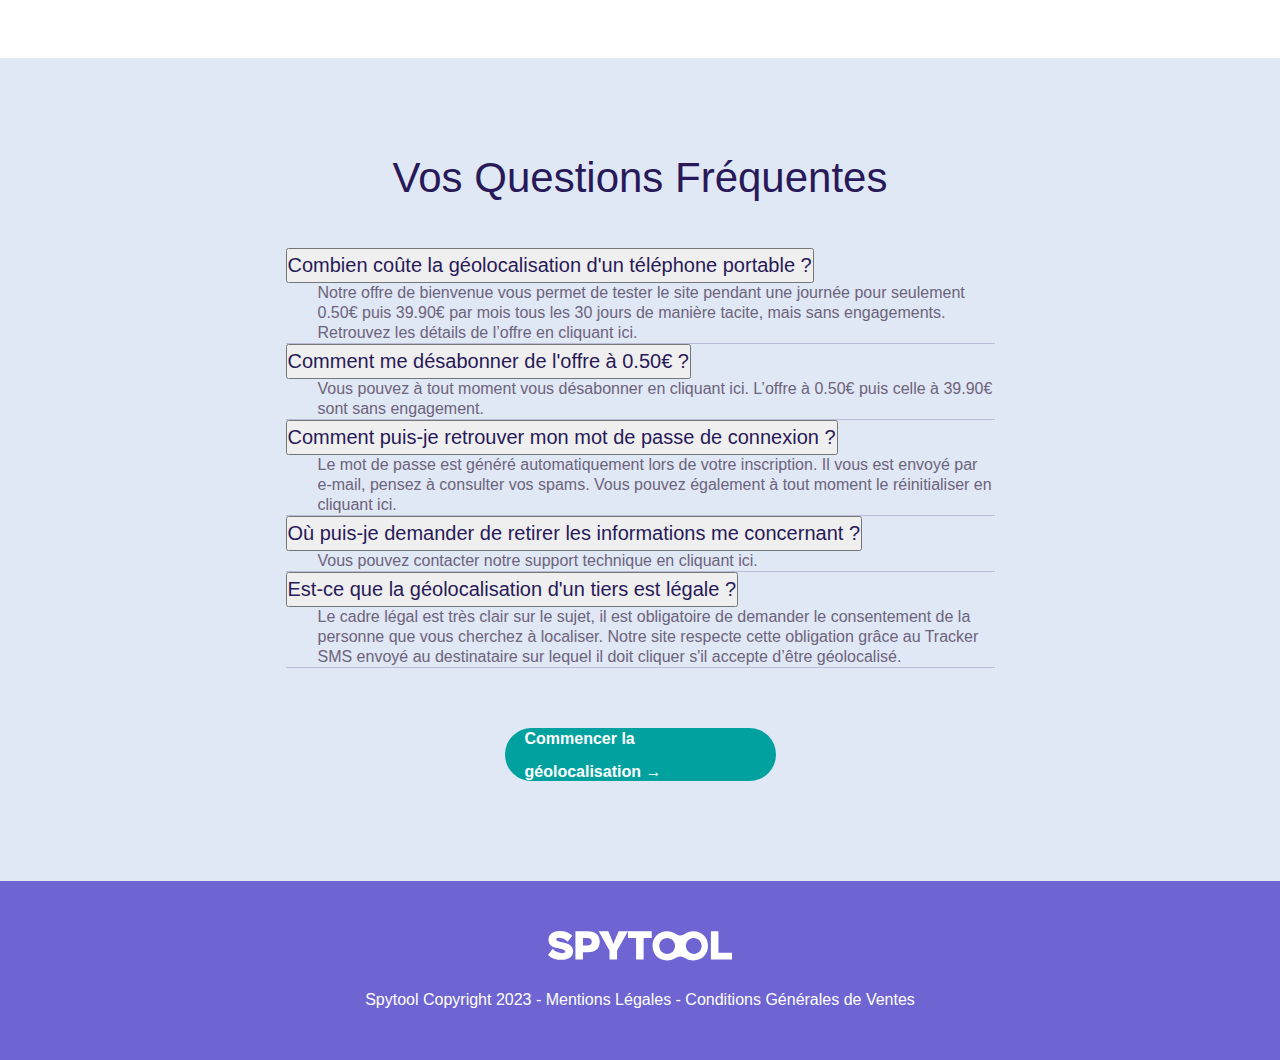
==== commit 36db58e3: "MAJ LP SPYTOOL" ====
--- a/AllFrames/Frame1/index.html
+++ b/AllFrames/Frame1/index.html
@@ -47,7 +47,7 @@
             </div>
         </div>
         <h1>Localiser <br class="br-formobile"> vos proches <br class="br-formobile"> en quelques clics</h1>
-        <p class="header_txt">Disponible sur tous les opérateurs, toutes marques et toutes générations de téléphone</p>
+        <p class="header_txt">Disponible sur tous les opérateurs, toutes marques et toutes générations de téléphones</p>
         <div class="phone-number-input">
             <div class="dropdown">
                 <button class="btn btn-secondary dropdown-toggle" type="button" id="dropdownMenuButton" data-bs-toggle="dropdown" aria-expanded="false">
@@ -88,13 +88,18 @@
         <div class="app-description-div">
             <div class="app-description-div_head">
                 <h2>Localiser vos proches <br class="br-formobile"> en quelques clics</h2>
-                <p class="app-description-div_head_txt">Disponible sur tous les opérateurs, toutes marques et toutes générations de téléphones</p>
+                <p class="app-description-div_head_txt">Lorem ipsum dolor sit amet consecte turlupe. Id venenatis eget varius augue. Facilisis quis in mi facilisis vulputate pretium nunc. </p>
                 <p class="start-geolocalisation">Commencer la géolocalisation →</p>
             </div>
+
+
+
+
+
             <div class="app-description-div_features">
                 <div class="app-description-div_features_box">
                     <div class="app-description-div_features_box_icon purple_box_icon">
-                        <img src="assets/geolocation.svg" alt="icon geolocalisation">
+                        <img src="assets/localisation.svg" alt="icon geolocalisation">
                     </div>
                     <p class="app-description-div_features_box_title purple_title">La géolocalisation</p>
                     <p class="app-description-div_features_box_content">Dans le cas où votre destinataire accepte d’être géolocalisé et clique sur le lien, il sera automatiquement redirigé sur une page de ce site qui le localisera grâce à la technologie Google Map.</p>
@@ -106,20 +111,7 @@
                     <p class="app-description-div_features_box_title green_title">Affichage de la position</p>
                     <p class="app-description-div_features_box_content">Dès que la position de votre destinataire sera enregistrée dans notre base vous pourrez en vous rendant sur vos trackers afficher une carte Google Map avec un pointeur à l’endroit où le téléphone a été détecté.</p>
                 </div>
-                <div class="app-description-div_features_box">
-                    <div class="app-description-div_features_box_icon gold_box_icon">
-                        <img src="assets/mail.svg" alt="icon mail">
-                    </div>
-                    <p class="app-description-div_features_box_title gold_title">Envoyer de nouveaux Trackers</p>
-                    <p class="app-description-div_features_box_content">Vous pouvez envoyer entre deux renouvellements d’abonnement 30 Trackers. Ces SMS peuvent être envoyés vers plusieurs destinataires ou de nouveau au numéro initial.</p>
-                </div>
-                <div class="app-description-div_features_box">
-                    <div class="app-description-div_features_box_icon purple_box_icon">
-                        <img src="assets/my_localisation.svg" alt="icon localisation">
-                    </div>
-                    <p class="app-description-div_features_box_title purple_title">La demande de géolocalisation</p>
-                    <p class="app-description-div_features_box_content">Afin de géolocaliser vos proches nous vous demanderons leurs numéros de téléphones portables. Un SMS appelé « Tracker » leur sera envoyé leur demandant de cliquer sur un lien hypertext.</p>
-                </div>
+
                 <div class="app-description-div_features_box">
                     <div class="app-description-div_features_box_icon green_box_icon">
                         <img src="assets/icon_profile.svg" alt="icon user">
@@ -127,19 +119,15 @@
                     <p class="app-description-div_features_box_title green_title">Création d'un compte</p>
                     <p class="app-description-div_features_box_content">Lors de votre première connexion, votre e-mail ainsi que le premier numéro que vous souhaitez localiser vous sont demandés. Votre mot de passe vous est envoyé dans les minutes qui suivent.</p>
                 </div>
-                <div class="app-description-div_features_box">
-                    <div class="app-description-div_features_box_icon tracker gold_box_icon">
-                        <img src="assets/offer.svg" alt="icon user">
-                    </div>
-                    <p class="app-description-div_features_box_title gold_title">Souscription de l'offre</p>
-                    <p class="app-description-div_features_box_content">Afin de tester notre service en illimité, bénéficiez du premier jour à 0.50€ seulement. Vous pourrez pendant cette période vous désabonner afin que la reconduction tacite à 39.90€ ne soit pas effectuée.</p>
-                </div>
-            </div>
+            </div>
+
+
+
+
+
+
             <div class="slider-dots">
                 <span class="active"></span>
-                <span></span>
-                <span></span>
-                <span></span>
                 <span></span>
                 <span></span>
             </div>
@@ -163,34 +151,137 @@
                 <img src="assets/img-phone-cercle.png" alt="background image" class="sub-pay-infos_background_desktop">
             </div>
         </div>
-        <div class="service-price" id="tarifs">
-            <div class="service-price_head">
-                <h2>Testez notre service pendant 24h !</h2>
-            </div>
-            <div class="service-price_box">
-                <div class="service-price_start_abo">
-                    <div class="service-price_start_abo_head">
-                        <p class="price">0.50 €</p>
-                        <p><span>Le premier jour</span> puis 39.90€ <br class="br-formobile"> tous les 30 j.</p>
-                    </div>
-                    <div class="service-price_start_abo_list">
-                        <p><span>✓</span> Abonnement sans engagement</p>
-                        <p><span>✓</span> Résiliation à tout moment</p>
-                        <p><span>✓</span> Satisfait ou remboursé pendant 14 jours</p>
-                        <p><span>✓</span> Support téléphonique 5j/7 (français seulement)</p>
-                        <p><span>✓</span> Support e-mail illimité</p>
-                    </div>
-                    <p class="service-price_start_abo_btn">Commencer la géolocalisation →</p>
-                </div>
-                <div class="service-price_logo_illustration">
-                    <img src="assets/spytool.svg" alt="icon SpyTool" class="logo">
-                    <p>Localisez vos proches <br class="br-formobile"> en quelques clics</p>
-                    <div class="service-price_logo_illustration_bckg">
-                        <img src="assets/img-phone-cta.png" alt="background image" class="service-price_logo_illustration_bckg_desktop">
-                    </div>
-                </div>
-            </div>
-        </div>
+
+
+        <div class="temoignages">
+            <div class="temoignages_head">
+                <div class="temoignages_head_txt">
+                    <h2>Avis clients certifiés</h2>
+                    <p>Nous portons une exigence toute particulière à l'expérience utilisateur. Consultez les derniers témoignages clients :</p>
+                </div>
+                <div class="temoignages_head_action">
+                    <p class="temoignages_head_action_btn">
+                        <svg width="33" height="35" viewBox="0 0 33 35" fill="none" xmlns="http://www.w3.org/2000/svg">
+                            <path d="M25.6895 16.6255L7.31447 16.6255" stroke="#8165D3" stroke-width="3" stroke-linecap="round" stroke-linejoin="round"/>
+                            <path d="M16.501 25.8115L7.31349 16.624L16.501 7.43655" stroke="#8165D3" stroke-width="3" stroke-linecap="round" stroke-linejoin="round"/>
+                        </svg>
+                    </p>
+                    <p class="temoignages_head_action_btn">
+                        <svg width="33" height="35" viewBox="0 0 33 35" fill="none" xmlns="http://www.w3.org/2000/svg">
+                            <path d="M7.31055 18.3745L25.6855 18.3745" stroke="#8165D3" stroke-width="3" stroke-linecap="round" stroke-linejoin="round"/>
+                            <path d="M16.499 9.18848L25.6865 18.376L16.499 27.5635" stroke="#8165D3" stroke-width="3" stroke-linecap="round" stroke-linejoin="round"/>
+                        </svg>
+                    </p>
+                </div>
+            </div>
+
+            <div class="temoignages_box">
+                <div class="temoignages_box_card">
+                    <div class="temoignages_box_card_head">
+                        <p class="temoignages_box_card_head_title">Correspond à mes attentes</p>
+                        <p class="temoignages_box_card_head_txt">J’utilise ce service pour localiser mes enfants au retour de l’école pendant que je suis au travail.</p>
+                    </div>
+                    <div class="temoignages_box_card_user">
+                        <div class="temoignages_box_card_user_photo">
+                            <img src="assets/Véronique.jpeg" alt="User Photo">
+                        </div>
+                        <div class="temoignages_box_card_user_name-rating">
+                            <p class="temoignages_userName">Véronique P.</p>
+                            <div class="rating-star">
+                                <img src="assets/star.svg" alt="rating star">
+                                <img src="assets/star.svg" alt="rating star">
+                                <img src="assets/star.svg" alt="rating star">
+                                <img src="assets/star.svg" alt="rating star">
+                                <img src="assets/star-empty.svg" alt="rating star">
+                            </div>
+                        </div>
+                    </div>
+                </div>
+                <div class="temoignages_box_card">
+                    <div class="temoignages_box_card_head">
+                        <p class="temoignages_box_card_head_title">Impeccable</p>
+                        <p class="temoignages_box_card_head_txt">Grâce à la géolocalisation, je peux savoir où sont les véhicules de ma société de transport.</p>
+                    </div>
+                    <div class="temoignages_box_card_user">
+                        <div class="temoignages_box_card_user_photo">
+                            <img src="assets/Franc.jpeg" alt="User Photo">
+                        </div>
+                        <div class="temoignages_box_card_user_name-rating">
+                            <p class="temoignages_userName">Franc A.</p>
+                            <div class="rating-star">
+                                <img src="assets/star.svg" alt="rating star">
+                                <img src="assets/star.svg" alt="rating star">
+                                <img src="assets/star.svg" alt="rating star">
+                                <img src="assets/star.svg" alt="rating star">
+                                <img src="assets/star-half.svg" alt="rating star">
+                            </div>
+                        </div>
+                    </div>
+                </div>
+                <div class="temoignages_box_card">
+                    <div class="temoignages_box_card_head">
+                        <p class="temoignages_box_card_head_title">Merci beaucoup !</p>
+                        <p class="temoignages_box_card_head_txt"> J’ai pu retrouver mon téléphone après l’avoir perdu !</p>
+                    </div>
+                    <div class="temoignages_box_card_user">
+                        <div class="temoignages_box_card_user_photo">
+                            <img src="assets/Mehdi.jpeg" alt="User Photo">
+                        </div>
+                        <div class="temoignages_box_card_user_name-rating">
+                            <p class="temoignages_userName">Mehdi S.</p>
+                            <div class="rating-star">
+                                <img src="assets/star.svg" alt="rating star">
+                                <img src="assets/star.svg" alt="rating star">
+                                <img src="assets/star.svg" alt="rating star">
+                                <img src="assets/star.svg" alt="rating star">
+                                <img src="assets/star.svg" alt="rating star">
+                            </div>
+                        </div>
+                    </div>
+                </div>
+                <div class="temoignages_box_card">
+                    <div class="temoignages_box_card_head">
+                        <p class="temoignages_box_card_head_title">Un service rassurant !</p>
+                        <p class="temoignages_box_card_head_txt">Je peux localiser ma maman âgée lorsqu’elle part faire ses courses. Je recommande !</p>
+                    </div>
+                    <div class="temoignages_box_card_user">
+                        <div class="temoignages_box_card_user_photo">
+                            <img src="assets/Corinne.jpeg" alt="User Photo">
+                        </div>
+                        <div class="temoignages_box_card_user_name-rating">
+                            <p class="temoignages_userName">Corinne B.</p>
+                            <div class="rating-star">
+                                <img src="assets/star.svg" alt="rating star">
+                                <img src="assets/star.svg" alt="rating star">
+                                <img src="assets/star.svg" alt="rating star">
+                                <img src="assets/star.svg" alt="rating star">
+                                <img src="assets/star-half.svg" alt="rating star">
+                            </div>
+                        </div>
+                    </div>
+                </div>
+            </div>
+
+            <div class="slider-dots">
+                <span class="active"></span>
+                <span></span>
+                <span></span>
+                <span></span>
+                <span></span>
+            </div>
+
+            <p class="temoignages_btn">Commencer la géolocalisation →</p>
+
+        </div>
+
+
+
+
+        
+
+
+
+
         <div class="your-questions" id="faq">
             <div class="your-questions_head">
                 <h2>Vos Questions <br class="br-formobile"> Fréquentes</h2>
--- a/AllFrames/Frame1/style.css
+++ b/AllFrames/Frame1/style.css
@@ -161,6 +161,10 @@
     cursor: pointer;
 }
 
+header .service-client {
+    visibility: hidden;
+}
+
 /* FIN HEADER */
 
 /* DEBUT MAIN */
@@ -398,120 +402,138 @@
 
 /* FIN APP SUB-PAY-INFOS */
 
-/* DEBUT SERVICE-PRICE */
-
-.service-price {
-    margin: 80px 20px;
-}
-
-.service-price_head h2 {
+/* DEBUT TEMOIGNAGES */
+
+.temoignages {
+    margin: 7.5% 5%;
+    display: flex;
+    flex-direction: column;
+    gap: 40px;
+}
+
+.temoignages_head {
+    width: 100%;
+}
+
+.temoignages_head_txt h2 {
     color: #281A58;
-    font-size: 30px;
-    font-weight: 500;
-    margin-bottom: 20px;
-    text-align: center;
-    line-height: 35px;
-}
-
-.service-price_head p {
+    font-size: 40px;
+    line-height: 40px;
+}
+
+.temoignages_head_txt p {
     color: #6C647B;
-    margin: 0 30px;
-    line-height: 23px;
-    text-align: center;
-}
-
-.service-price_start_abo {
+    font-size: 16px;
+    line-height: 31px;
+}
+
+.temoignages_head_action {
+    display: flex;
+    gap: 20px;
+}
+
+.temoignages_head_action_btn {
+    width: 63px;
+    height: 63px;
+    border-radius: 63px;
     background: #E0E7F5;
-    margin-top: 50px;
-    padding: 55px 20px;
-    border-radius: 20px 20px 0 0;
-}
-
-.service-price_start_abo_head {
-    margin-bottom: 30px;
-    text-align: center;
-}
-
-.price {
-    color: #9E65D3;
-    font-size: 60px;
-    font-weight: 800;
-    margin-bottom: 15px;
-    line-height: 40px;
-}
-
-.service-price_start_abo_head p:last-child {
+    display: flex;
+    justify-content: center;
+    align-items: center;
+}
+
+.temoignages_head_action_btn:hover {
+    background: #8165D3;
+}
+
+.temoignages_head_action_btn:hover svg path {
+    stroke: white;
+}
+
+.temoignages_box {
+    width: 100%;
+    display: -webkit-inline-box;
+    gap: 20px;
+    overflow-x: overlay;
+}
+/* RETIRE LA BARRE DE SCROLL */
+.temoignages_box::-webkit-scrollbar {
+    width: 0px;
+    background: transparent;
+}
+
+.temoignages_box_card {
+    width: auto;
+    height: 277px;
+    padding: 30px 20px;
+    border-radius: 10px;
+    border: 1px solid #E1E1E1;
+    background: #FFF;
+    display: flex;
+    flex-direction: column;
+    justify-content: space-between;
+}
+
+.temoignages_box_card_head {
+
+}
+
+.temoignages_box_card_head_title {
+    color: #281A58;
+    font-size: 20px;
+    font-weight: 700;
+    line-height: 22px;
+}
+
+.temoignages_box_card_head_txt {
+    color: #6C647B;
+    line-height: 22px;
+}
+
+.temoignages_box_card_user {
+    display: flex;
+    gap: 10px;
+    align-items: center;
+}
+
+.temoignages_box_card_user_photo {
+    width: 51px;
+    height: 51px;
+    border-radius: 51px;
+    border: 2px solid #FFF;
+}
+.temoignages_box_card_user_photo img {
+    width: 100%;
+    border-radius: 50%;
+}
+
+.temoignages_box_card_user_name-rating {
+
+}
+
+.temoignages_userName {
     color: #281A58;
     font-size: 18px;
-    margin: 0 15px;
-    line-height: 25px;
-}
-
-.service-price_start_abo_head p:last-child span {
-    font-weight: 800;
-}
-
-.service-price_start_abo_list {
-    display: flex;
-    flex-direction: column;
-    gap: 20px;
-    margin: 0 10px;
-}
-
-.service-price_start_abo_list p {
-    color: rgba(108, 100, 123, 1);
-    margin: 0;
-}
-
-.service-price_start_abo_list p span {
-    color: #01A49C;
-    font-weight: 900;
-}
-
-.service-price_start_abo_btn {
+    font-weight: 700;
+    margin-bottom: 0;
+}
+
+.temoignages_btn {
     display: flex;
     justify-content: center;
     align-items: center;
-    width: 100%;
-    height: 53px;
+    margin: 0 25px;
     background: #01A19F;
-    color: #fff;
+    color: #FFFFFF;
+    padding: 10px 20px;
     font-weight: 700;
-    margin-top: 30px;
-    margin-bottom: 0;
-    padding: 10px 20px;
-    border-radius: 8px;
-}
-
-.service-price_logo_illustration {
-    position: relative;
-    height: 417px;
-    background: linear-gradient(44.1deg, #01A49C 0%, #0095AA 100%);
-    padding: 40px 30px 0;
-    text-align: center;
-    border-radius: 0px 0px 20px 20px;
-}
-
-.service-price_logo_illustration p {
-    color: rgba(255, 255, 255, 0.59);
-    font-size: 21px;
-    font-weight: 300;
-    margin-top: 20px;
-    margin-bottom: 0;
-}
-
-.service-price_logo_illustration_bckg {
-    display: flex;
-    justify-content: center;
-}
-
-.service-price_logo_illustration_bckg img {
-    width: 100%;
-    position: absolute;
-    bottom: 0;
-}
-
-/* FIN SERVICE-PRICE */
+    line-height: 33px;
+    border-radius: 38px;
+    cursor: pointer;
+}
+
+
+/* FIN TEMOIGNAGES */
 
 /* DEBUT YOUR QUESTIONS */
 
@@ -587,7 +609,7 @@
     margin: 0 25px;
     padding: 10px 20px;
     line-height: 33px;
-    border-radius: 8px;
+    border-radius: 38px;
 }
 
 /* FIN YOUR QUESTIONS */
@@ -624,6 +646,15 @@
 }
 
 /* FIN FOOTER */
+
+/* TABLET */
+
+@media (min-width: 750px) and (max-width: 1023px) {
+    
+}
+
+
+/* END TABLET */
 
 /* SMALL DESKTOP DESIGN */
 
@@ -661,7 +692,7 @@
         bottom: 0;
         background-image: url(assets/img-handspytool-right.png);
         background-size: contain;
-        background-position: bottom;
+        background-position: right bottom;
         background-repeat: no-repeat;
         border-radius: 0 0 80px 0;
     }
@@ -828,9 +859,10 @@
         overflow-x: initial;
         display: grid;
         grid-template-columns: repeat(3, 1fr);
-        grid-template-rows: repeat(2,1fr);
+        /* grid-template-rows: repeat(2,1fr); */
         margin-top: 0;
-        gap: 20px;
+        row-gap: 0;
+        column-gap: 20px;
     }
 
     .app-description-div_features_box {
@@ -838,20 +870,16 @@
         margin-bottom: 0;
     }
     .app-description-div_features_box:nth-child(1) {
+        grid-column: 2 / 3;
+        grid-row: 2 / 3;
+    }
+    .app-description-div_features_box:nth-child(2) {
+        grid-column: 3 / 4;
+        grid-row: 2 / 3;
+    }
+    .app-description-div_features_box:nth-child(3) {
         grid-column: 1 / 2;
         grid-row: 2 / 3;
-    }
-    .app-description-div_features_box:nth-child(2) {
-        grid-column: 2 / 3;
-        grid-row: 2 / 3;
-    }
-    .app-description-div_features_box:nth-child(3) {
-        grid-column: 3 / 4;
-        grid-row: 2 / 3;
-    }
-    .app-description-div_features_box:nth-child(4) {
-        grid-column: 3 / 4;
-        grid-row: 1 / 2;
     }
 
     .slider-dots {
@@ -905,95 +933,137 @@
         width: initial;
         top: initial;
         bottom: 0;
-	height: -webkit-fill-available;
-    }
-
-    .service-price {
+	    height: -webkit-fill-available;
+    }
+
+    .temoignages {
         margin: 7.5% 5%;
-    }
-
-    .service-price_head h2 {
+        display: flex;
+        flex-direction: column;
+        gap: 77px;
+    }
+
+    .temoignages_head {
+        width: 100%;
+        display: flex;
+        justify-content: space-between;
+        align-items: center;
+    }
+
+    .temoignages_head_txt h2 {
+        color: #281A58;
         font-size: 47px;
         line-height: 40px;
-        margin-bottom: 22px;
-    }
-
-    .service-price_head p {
+    }
+
+    .temoignages_head_txt p {
+        color: #6C647B;
         font-size: 20px;
         line-height: 31px;
     }
 
-    .service-price_box {
+    .temoignages_head_action {
+        display: flex;
+        gap: 20px;
+    }
+
+    .temoignages_head_action_btn {
+        width: 63px;
+        height: 63px;
+        border-radius: 63px;
+        background: #E0E7F5;
+        display: flex;
+        justify-content: center;
+        align-items: center;
+    }
+
+    .temoignages_head_action_btn:hover {
+        background: #8165D3;
+    }
+
+    .temoignages_head_action_btn:hover svg path {
+        stroke: white;
+    }
+
+    .temoignages_box {
+        display: flex;
+        gap: 20px;
+    }
+
+    .temoignages_box_card {
+        width: 345px;
+        height: 277px;
+        padding: 30px 20px;
+        border-radius: 10px;
+        border: 1px solid #E1E1E1;
+        background: #FFF;
+        display: flex;
+        flex-direction: column;
+        justify-content: space-between;
+    }
+
+    .temoignages_box_card_head {
+
+    }
+
+    .temoignages_box_card_head_title {
+        color: #281A58;
+        font-size: 20px;
+        font-weight: 700;
+        line-height: 22px;
+    }
+
+    .temoignages_box_card_head_txt {
+        color: #6C647B;
+        line-height: 22px;
+    }
+
+    .temoignages_box_card_user {
+        display: flex;
+        gap: 10px;
+        align-items: center;
+    }
+
+    .temoignages_box_card_user_photo {
+        width: 51px;
+        height: 51px;
+        border-radius: 51px;
+        border: 2px solid #FFF;
+    }
+    .temoignages_box_card_user_photo img {
         width: 100%;
-        max-height: 533px;
-        display: flex;
-        margin-top: 82px;
-    }
-
-    .service-price_start_abo {
-        margin-top: 0;
-        width: 57.51%;
-        border-radius: 20px 0 0 20px;
-        height: auto;
-        padding: 64px 6%;
-    }
-
-    .service-price_start_abo_head {
-        margin-bottom: 24px;
-        text-align: start;
-    }
-
-    .price {
-        font-size: 70px;
-        margin-bottom: 14px;
-    }
-
-    .service-price_start_abo_head p:last-child {
-        font-size: 24px;
-        line-height: 40px;
-        margin: 0;
-    }
-
-    .service-price_start_abo_head p .br-formobile {
-        display: none;
-    }
-
-    .service-price_start_abo_list {
-        margin: 0 10px 10px 20px;
-        gap: 15px;
-    }
-
-    .service-price_start_abo_list p {
-        font-size: 20px;
-    }
-
-    .service-price_start_abo_btn {
+        border-radius: 50%;
+    }
+
+    .temoignages_box_card_user_name-rating {
+
+    }
+
+    .temoignages_userName {
+        color: #281A58;
+        font-size: 18px;
+        font-weight: 700;
+        margin-bottom: 0;
+    }
+
+    .temoignages_btn {
         width: 271px;
+        height: 53px;
+        margin: 0 auto;
         cursor: pointer;
-    }
-
-    .service-price_logo_illustration {
-        display: flex;
-        flex-direction: column;
+
+        display: flex;
+        justify-content: center;
         align-items: center;
-        width: 42.49%;
-        border-radius: 0 20px 20px 0;
-        height: auto;
-        padding: 64px 4.67% 0;
-    }
-
-    .service-price_logo_illustration .logo {
-        width: 163px;
-        height: 25.77px;
-    }
-
-    .service-price_logo_illustration p {
-        font-size: 26px;
-    }
-
-    .service-price_logo_illustration_bckg img {
-        width: auto;
-    }
+        background: #01A19F;
+        color: #FFFFFF;
+        font-weight: 700;
+        padding: 10px 20px;
+        line-height: 33px;
+        border-radius: 38px;
+    }
+
+
 
     .your-questions {
         padding: 100px 20px;
@@ -1056,18 +1126,16 @@
 
 /* LARGE DESKTOP DESIGN */
 
-@media (min-width: 1400px) {
+@media (min-width: 1600px) {
     header::before {
-        width: 35%;
+        width: 25%;
         height: 70%;
         top: 5%;
-        background-size: auto;
     }
 
     header::after {
         height: 70%;
-        width: 30%;
-        background-position: right;
+        background-position: right bottom;
     }
 
     header h1 .br-formobile:first-child {
@@ -1082,9 +1150,9 @@
     }
 
     .sub-pay-infos_background img {
-	height: auto;
-    }
-    .service-price {
-        margin: 170px 20%;
+	    height: auto;
+    }
+    .temoignages {
+        margin: 9% 12%;
     }
 }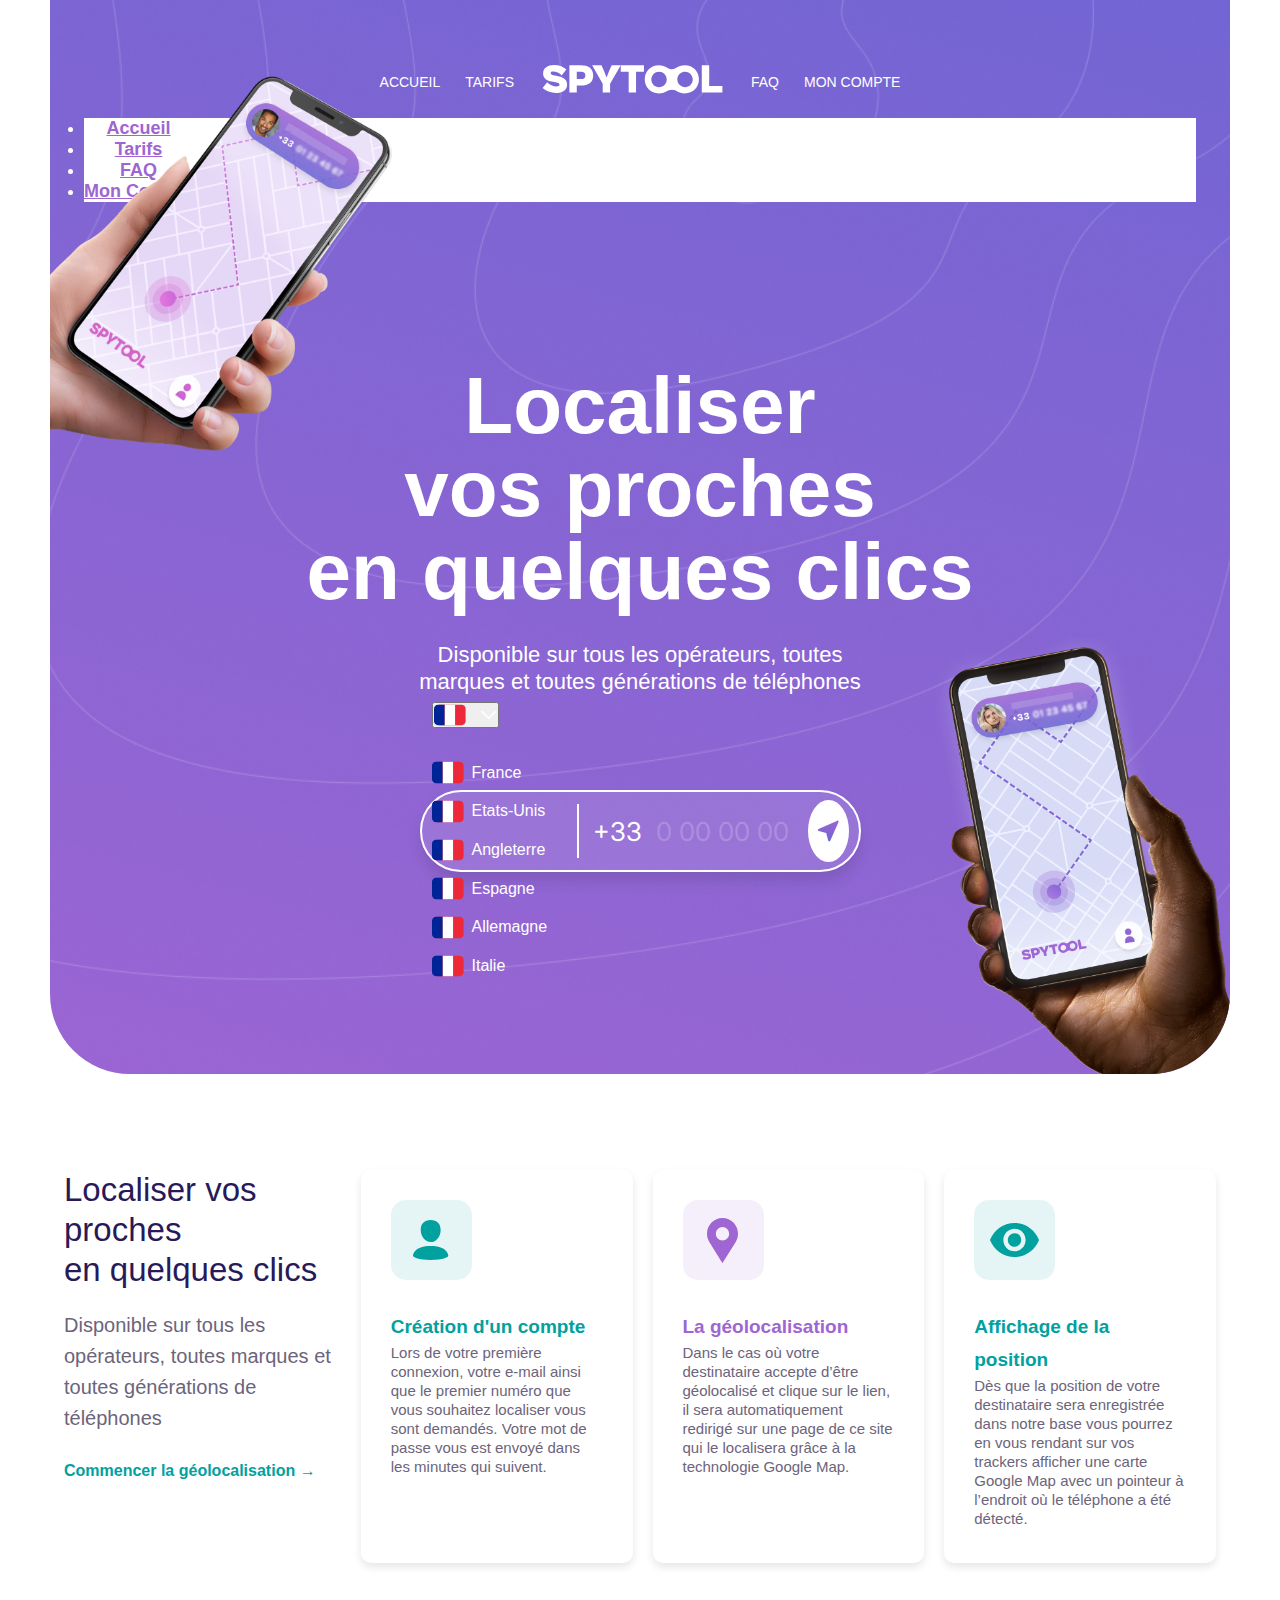
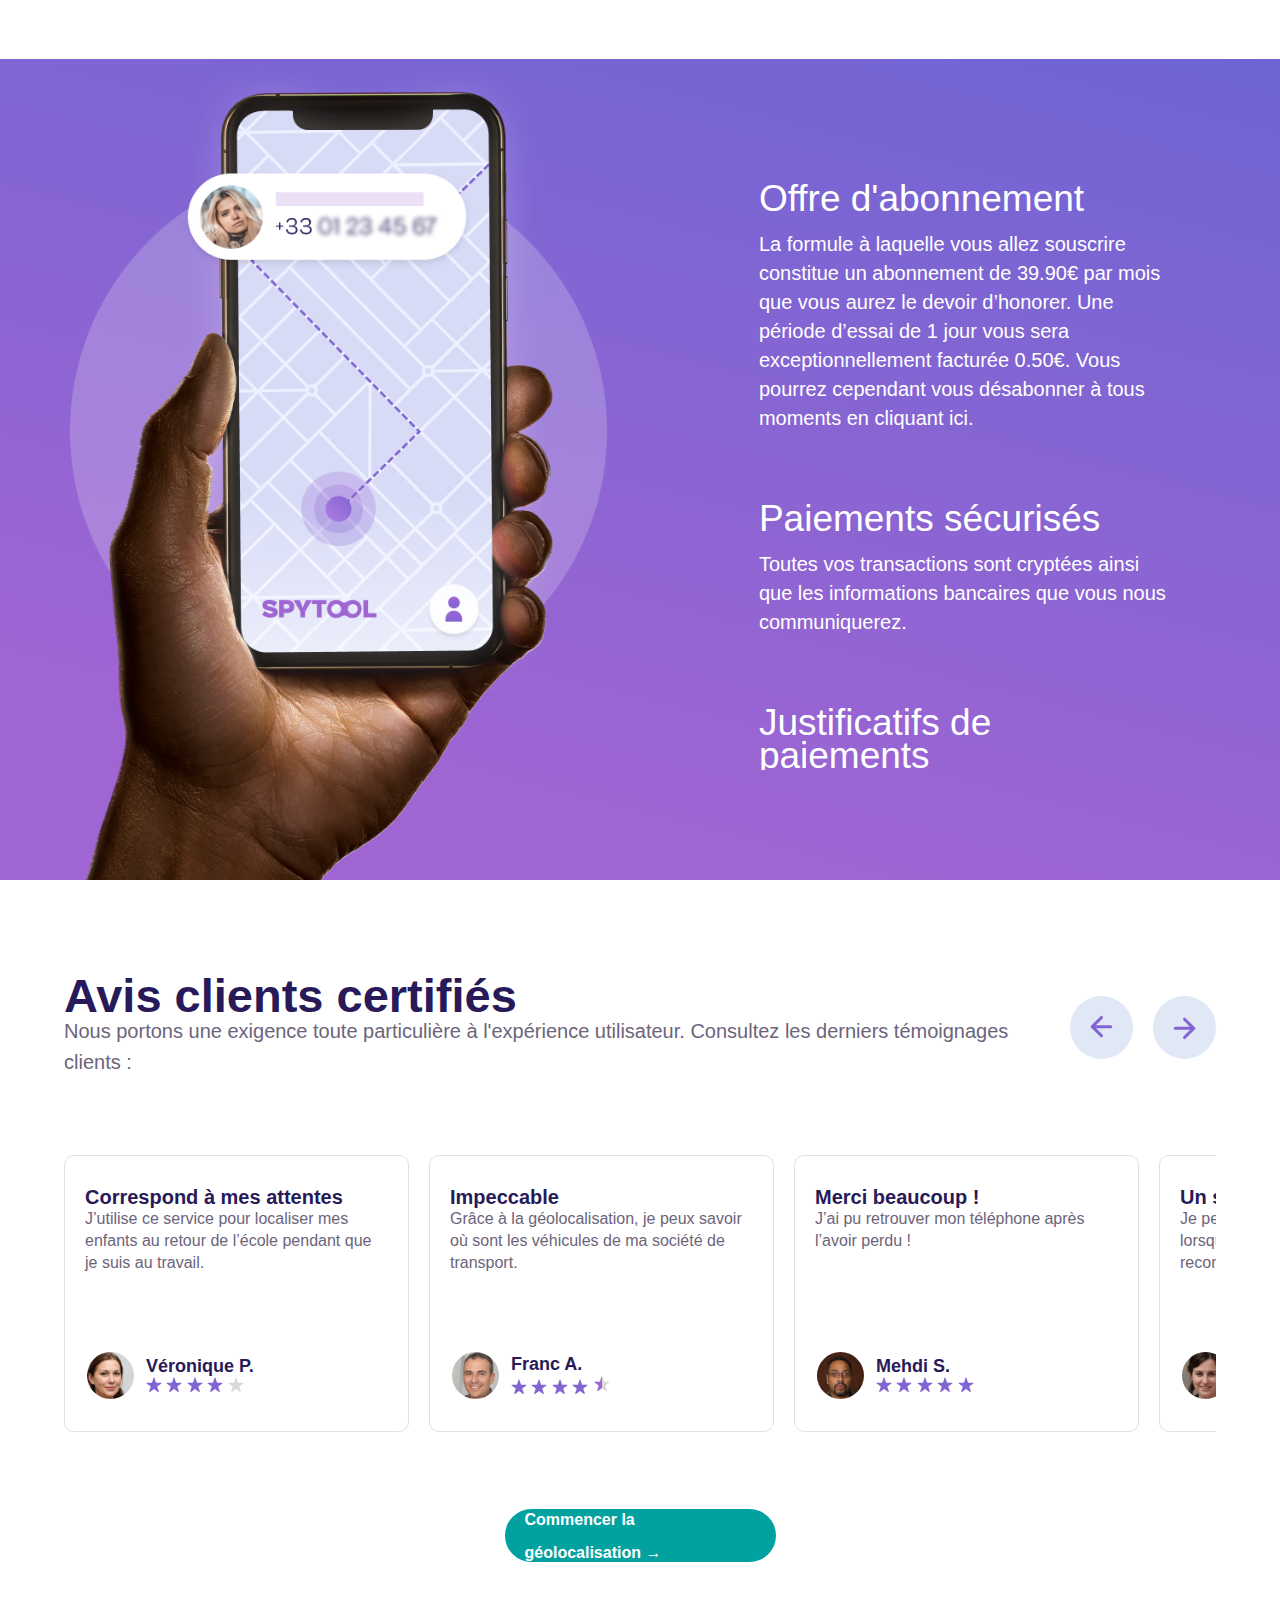
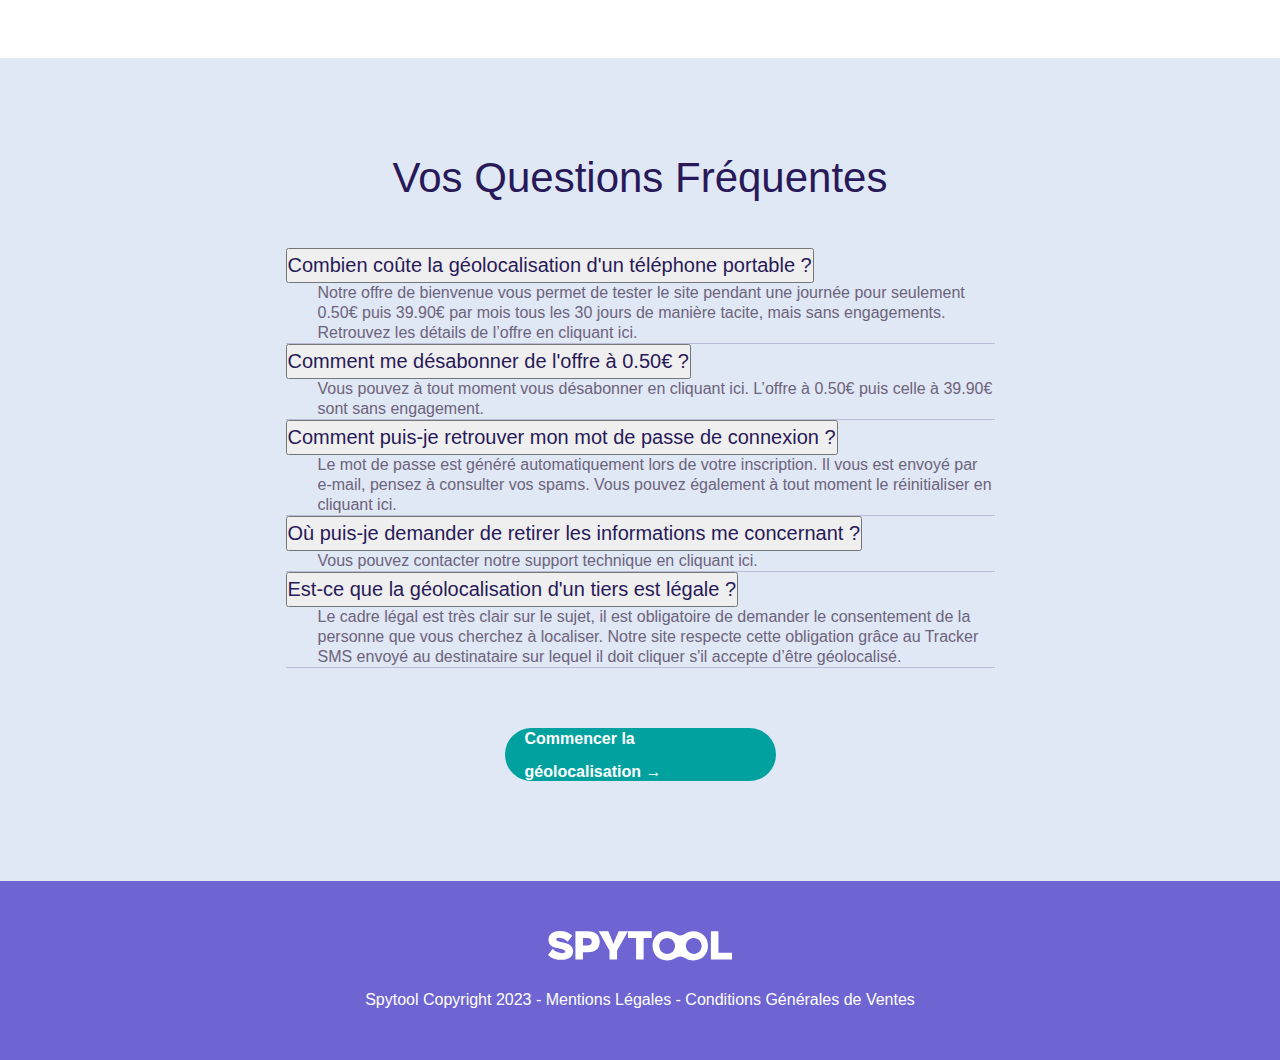
==== commit b5603d47: "Ajout 5eme box avis + modif txt div app-description-div" ====
--- a/AllFrames/Frame1/index.html
+++ b/AllFrames/Frame1/index.html
@@ -88,7 +88,7 @@
         <div class="app-description-div">
             <div class="app-description-div_head">
                 <h2>Localiser vos proches <br class="br-formobile"> en quelques clics</h2>
-                <p class="app-description-div_head_txt">Lorem ipsum dolor sit amet consecte turlupe. Id venenatis eget varius augue. Facilisis quis in mi facilisis vulputate pretium nunc. </p>
+                <p class="app-description-div_head_txt">Disponible sur tous les opérateurs, toutes marques et toutes générations de téléphones</p>
                 <p class="start-geolocalisation">Commencer la géolocalisation →</p>
             </div>
 
@@ -152,6 +152,7 @@
             </div>
         </div>
 
+        
 
         <div class="temoignages">
             <div class="temoignages_head">
@@ -174,7 +175,6 @@
                     </p>
                 </div>
             </div>
-
             <div class="temoignages_box">
                 <div class="temoignages_box_card">
                     <div class="temoignages_box_card_head">
@@ -260,8 +260,28 @@
                         </div>
                     </div>
                 </div>
-            </div>
-
+                <div class="temoignages_box_card">
+                    <div class="temoignages_box_card_head">
+                        <p class="temoignages_box_card_head_title">Géniale !</p>
+                        <p class="temoignages_box_card_head_txt">J’avais peur d’aller à un rendez-vous avec un inconnu et j’ai demandé à une amie de me géolocaliser. Ça m’a rassuré !</p>
+                    </div>
+                    <div class="temoignages_box_card_user">
+                        <div class="temoignages_box_card_user_photo">
+                            <img src="assets/Anna.jpeg" alt="User Photo">
+                        </div>
+                        <div class="temoignages_box_card_user_name-rating">
+                            <p class="temoignages_userName">Anna S.</p>
+                            <div class="rating-star">
+                                <img src="assets/star.svg" alt="rating star">
+                                <img src="assets/star.svg" alt="rating star">
+                                <img src="assets/star.svg" alt="rating star">
+                                <img src="assets/star.svg" alt="rating star">
+                                <img src="assets/star.svg" alt="rating star">
+                            </div>
+                        </div>
+                    </div>
+                </div>
+            </div>
             <div class="slider-dots">
                 <span class="active"></span>
                 <span></span>
@@ -269,16 +289,8 @@
                 <span></span>
                 <span></span>
             </div>
-
             <p class="temoignages_btn">Commencer la géolocalisation →</p>
-
-        </div>
-
-
-
-
-        
-
+        </div>
 
 
 
--- a/AllFrames/Frame1/style.css
+++ b/AllFrames/Frame1/style.css
@@ -363,7 +363,9 @@
 .sub-pay-infos_txt::-webkit-scrollbar {
     width: 0px;
     background: transparent;
-}
+    overflow: hidden;
+}
+
 /* FIN */
 
 .sub-pay-infos_txt .sub-pay-infos_txt_box:hover {
@@ -463,7 +465,7 @@
 }
 
 .temoignages_box_card {
-    width: auto;
+    width: 100%;
     height: 277px;
     padding: 30px 20px;
     border-radius: 10px;
@@ -474,10 +476,6 @@
     justify-content: space-between;
 }
 
-.temoignages_box_card_head {
-
-}
-
 .temoignages_box_card_head_title {
     color: #281A58;
     font-size: 20px;
@@ -505,10 +503,6 @@
 .temoignages_box_card_user_photo img {
     width: 100%;
     border-radius: 50%;
-}
-
-.temoignages_box_card_user_name-rating {
-
 }
 
 .temoignages_userName {
@@ -532,7 +526,6 @@
     cursor: pointer;
 }
 
-
 /* FIN TEMOIGNAGES */
 
 /* DEBUT YOUR QUESTIONS */
@@ -652,7 +645,6 @@
 @media (min-width: 750px) and (max-width: 1023px) {
     
 }
-
 
 /* END TABLET */
 
@@ -985,11 +977,6 @@
         stroke: white;
     }
 
-    .temoignages_box {
-        display: flex;
-        gap: 20px;
-    }
-
     .temoignages_box_card {
         width: 345px;
         height: 277px;
@@ -1002,10 +989,6 @@
         justify-content: space-between;
     }
 
-    .temoignages_box_card_head {
-
-    }
-
     .temoignages_box_card_head_title {
         color: #281A58;
         font-size: 20px;
@@ -1033,10 +1016,6 @@
     .temoignages_box_card_user_photo img {
         width: 100%;
         border-radius: 50%;
-    }
-
-    .temoignages_box_card_user_name-rating {
-
     }
 
     .temoignages_userName {
@@ -1063,8 +1042,6 @@
         border-radius: 38px;
     }
 
-
-
     .your-questions {
         padding: 100px 20px;
     }
